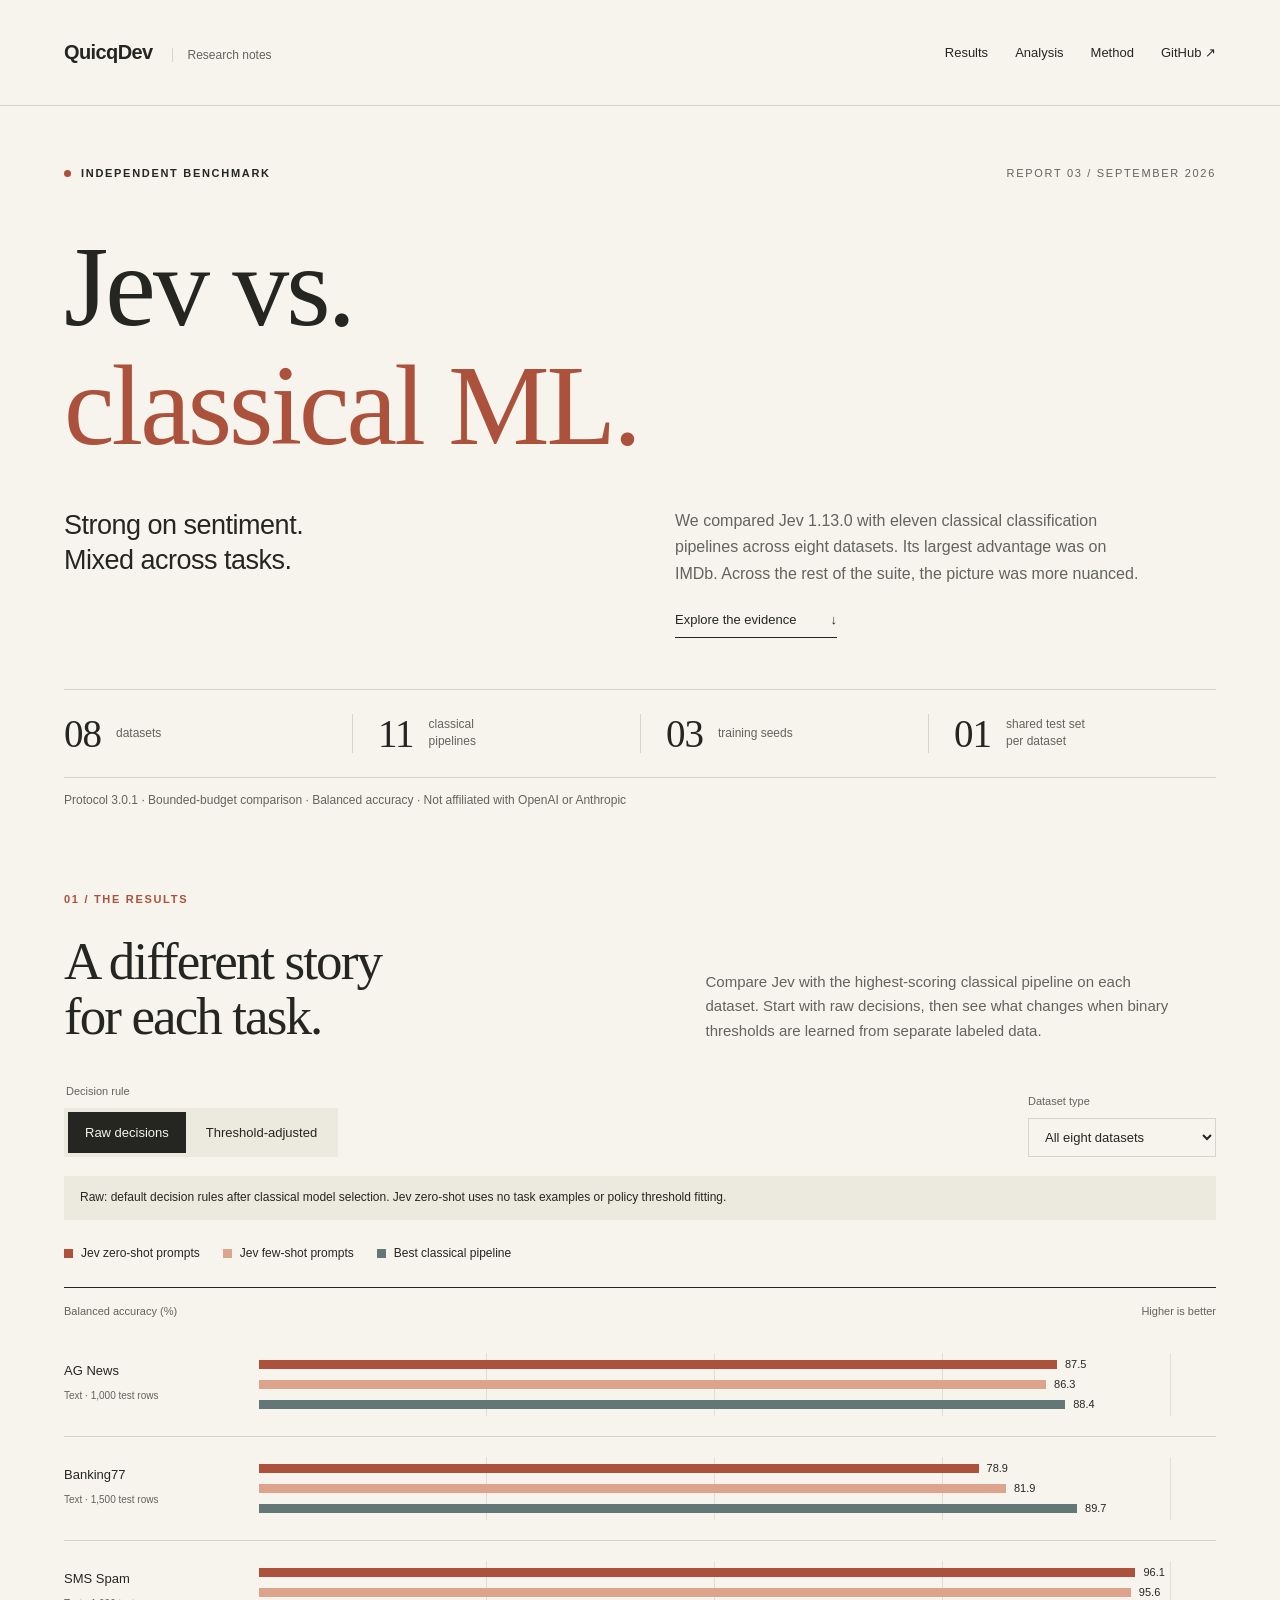
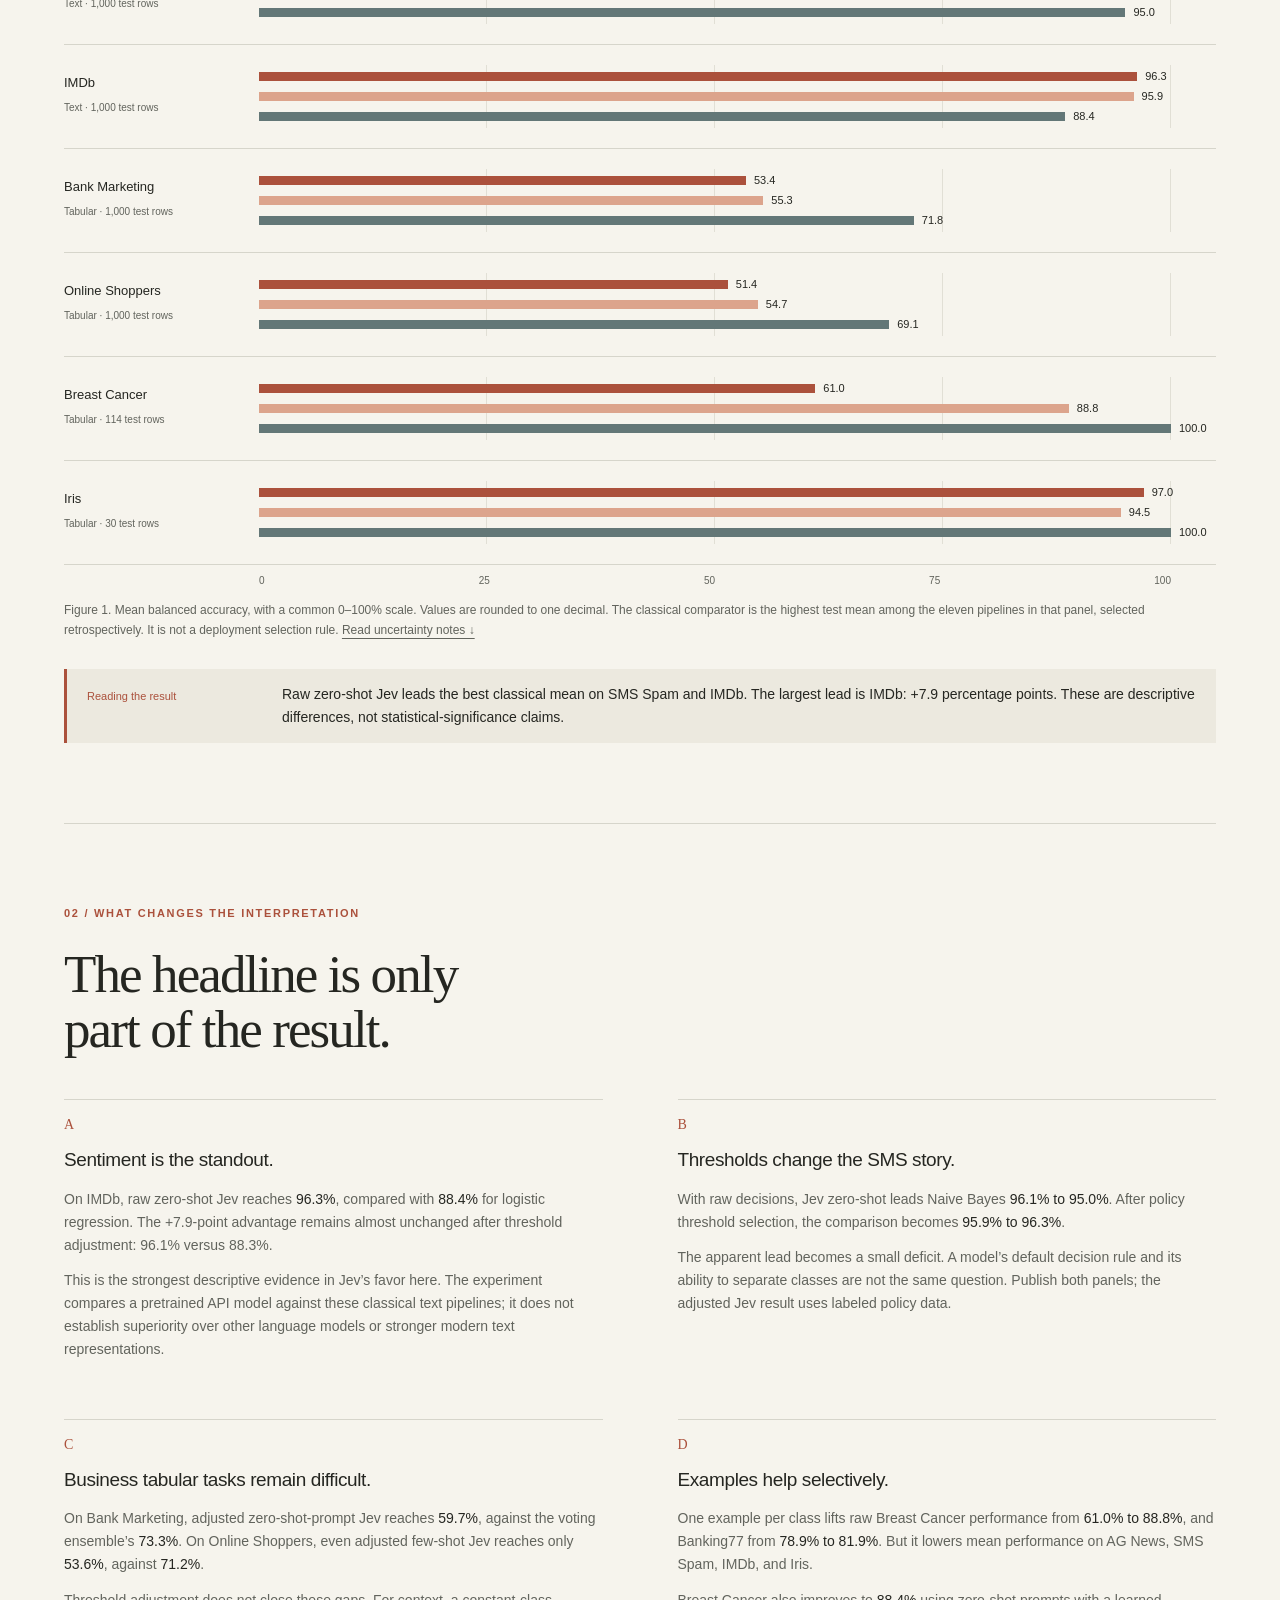
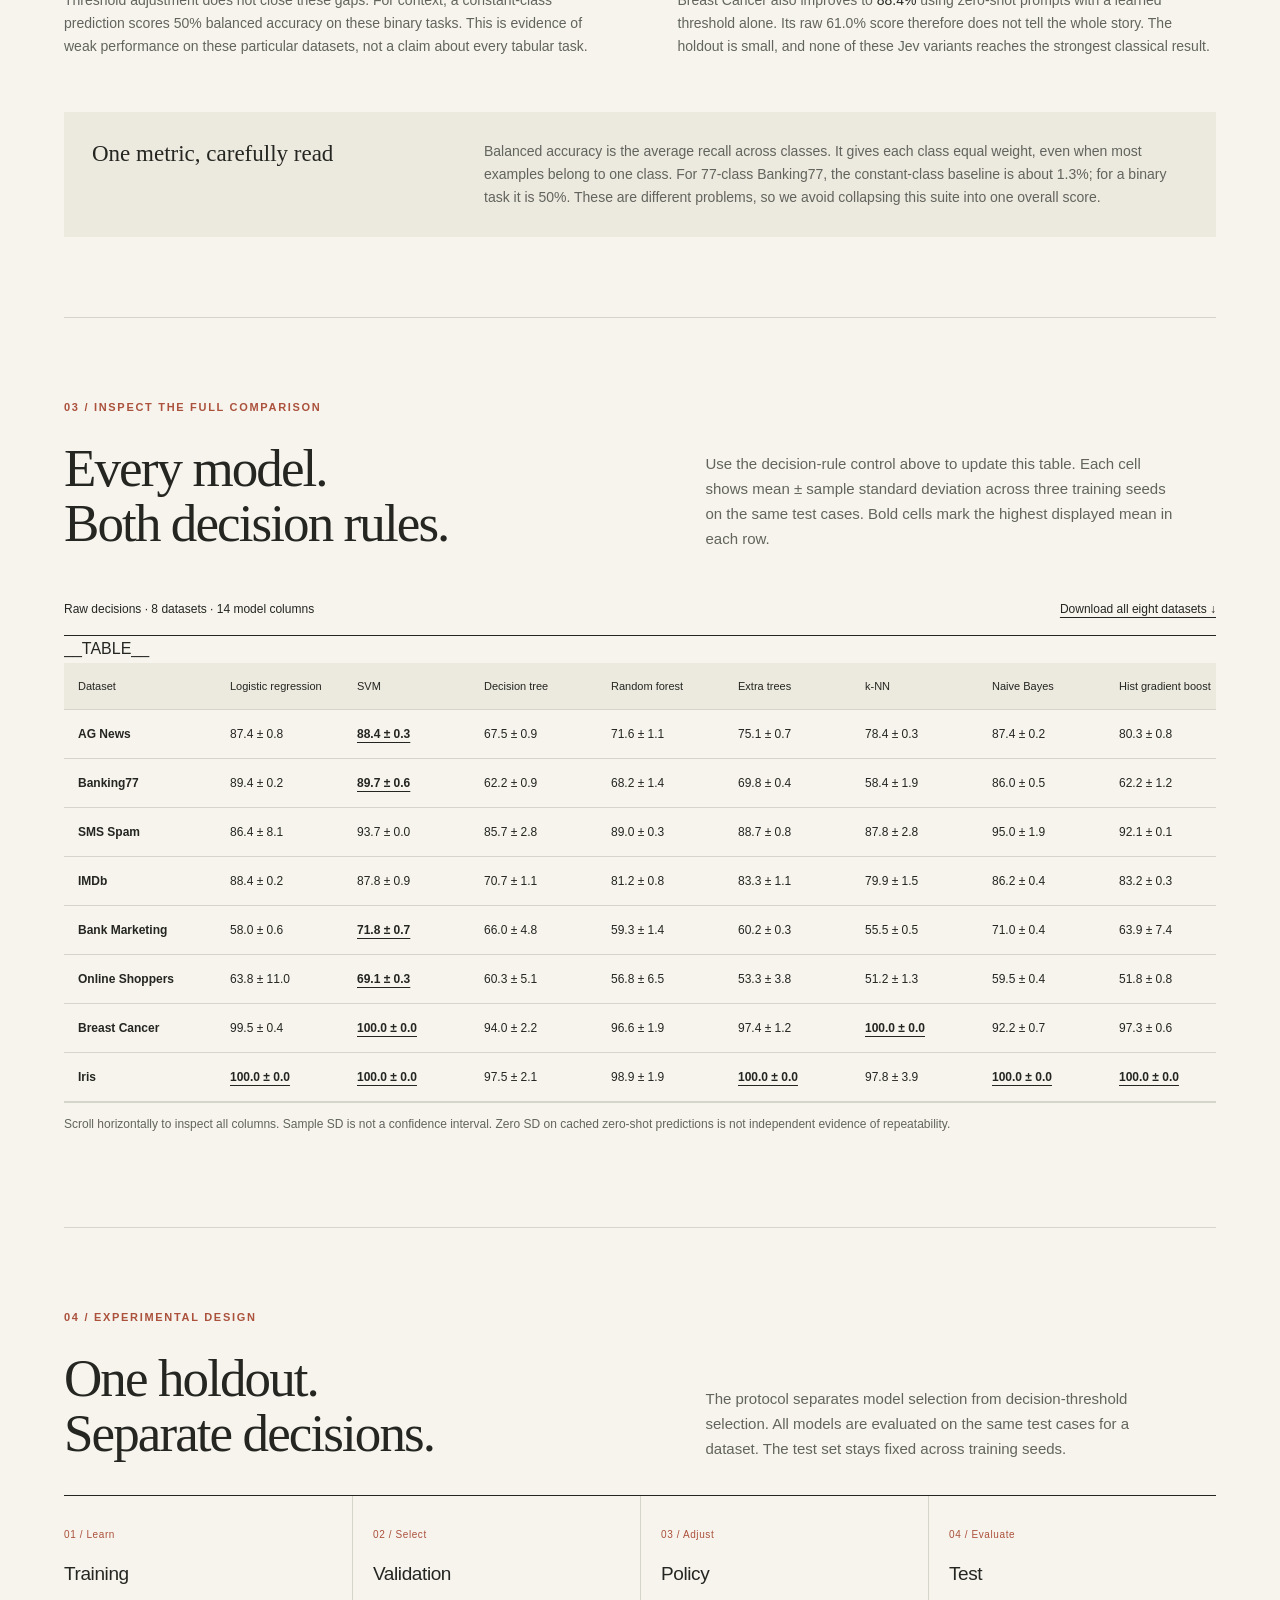
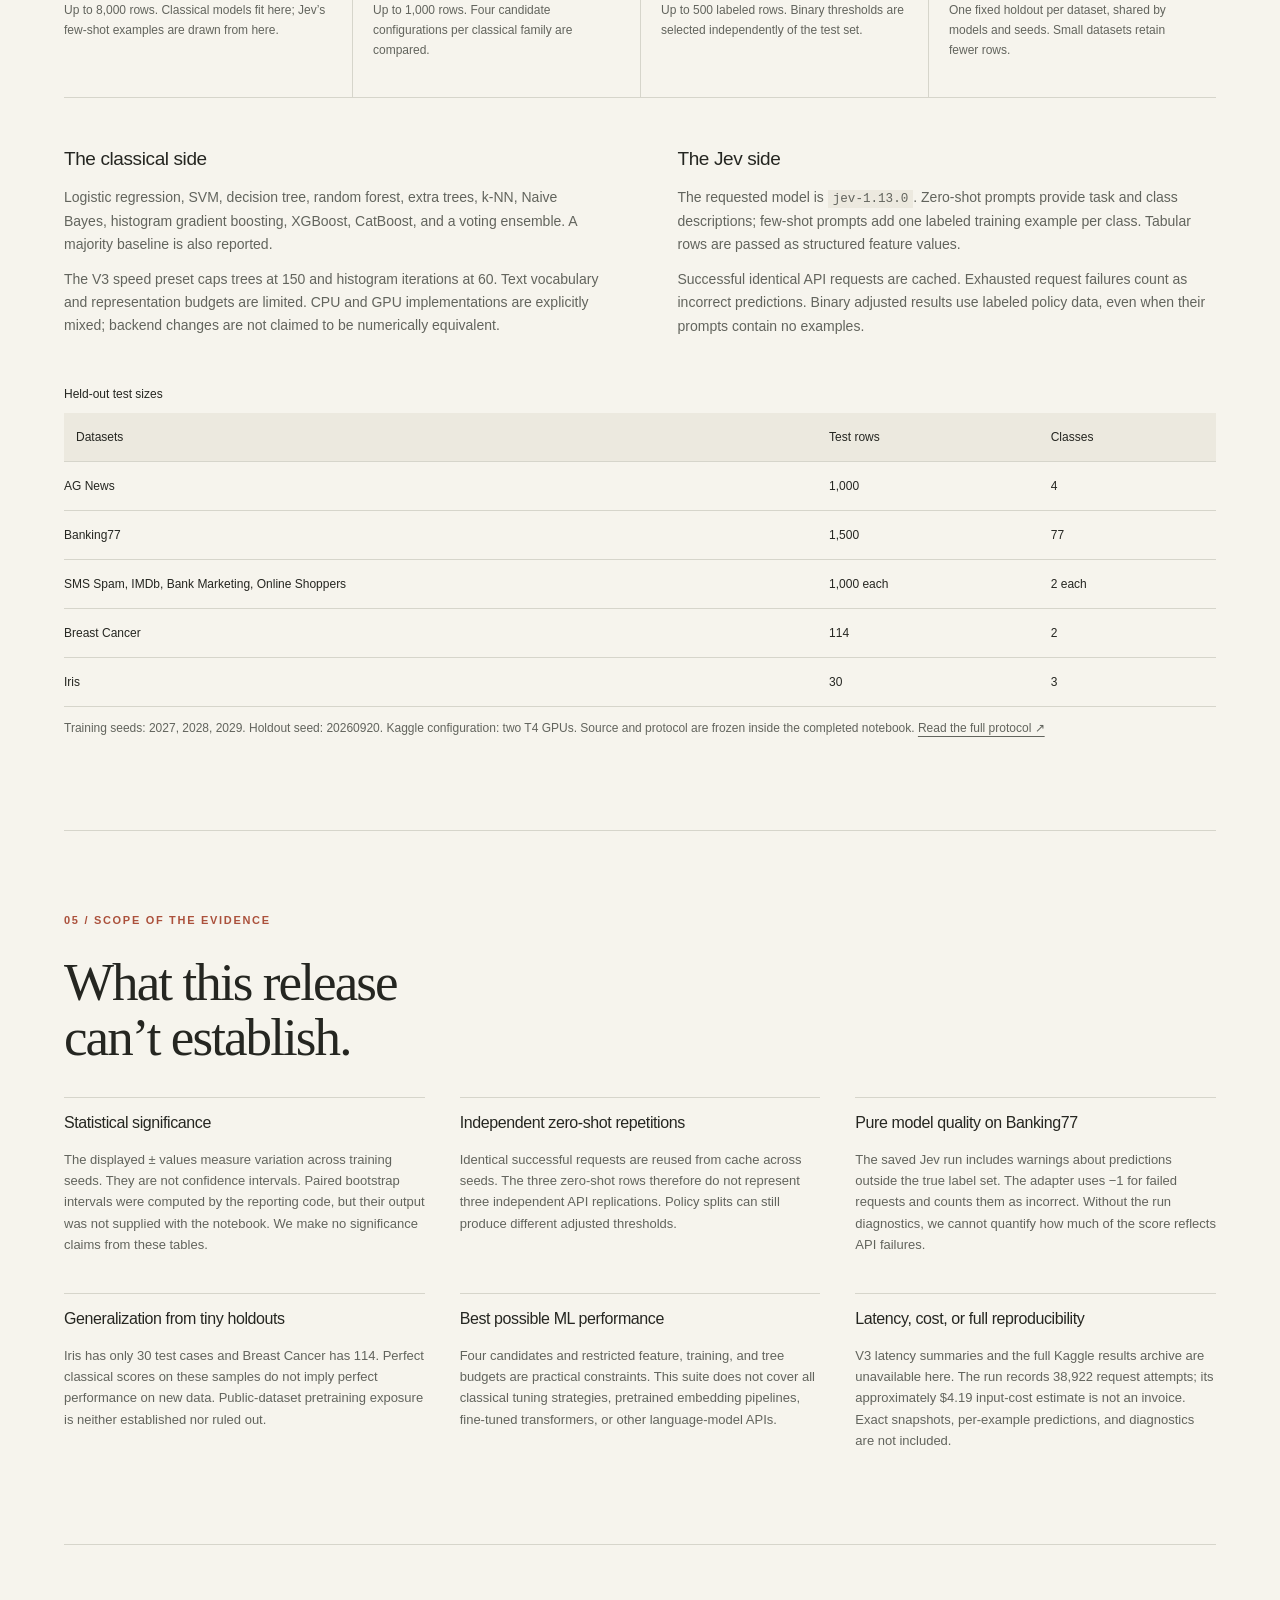
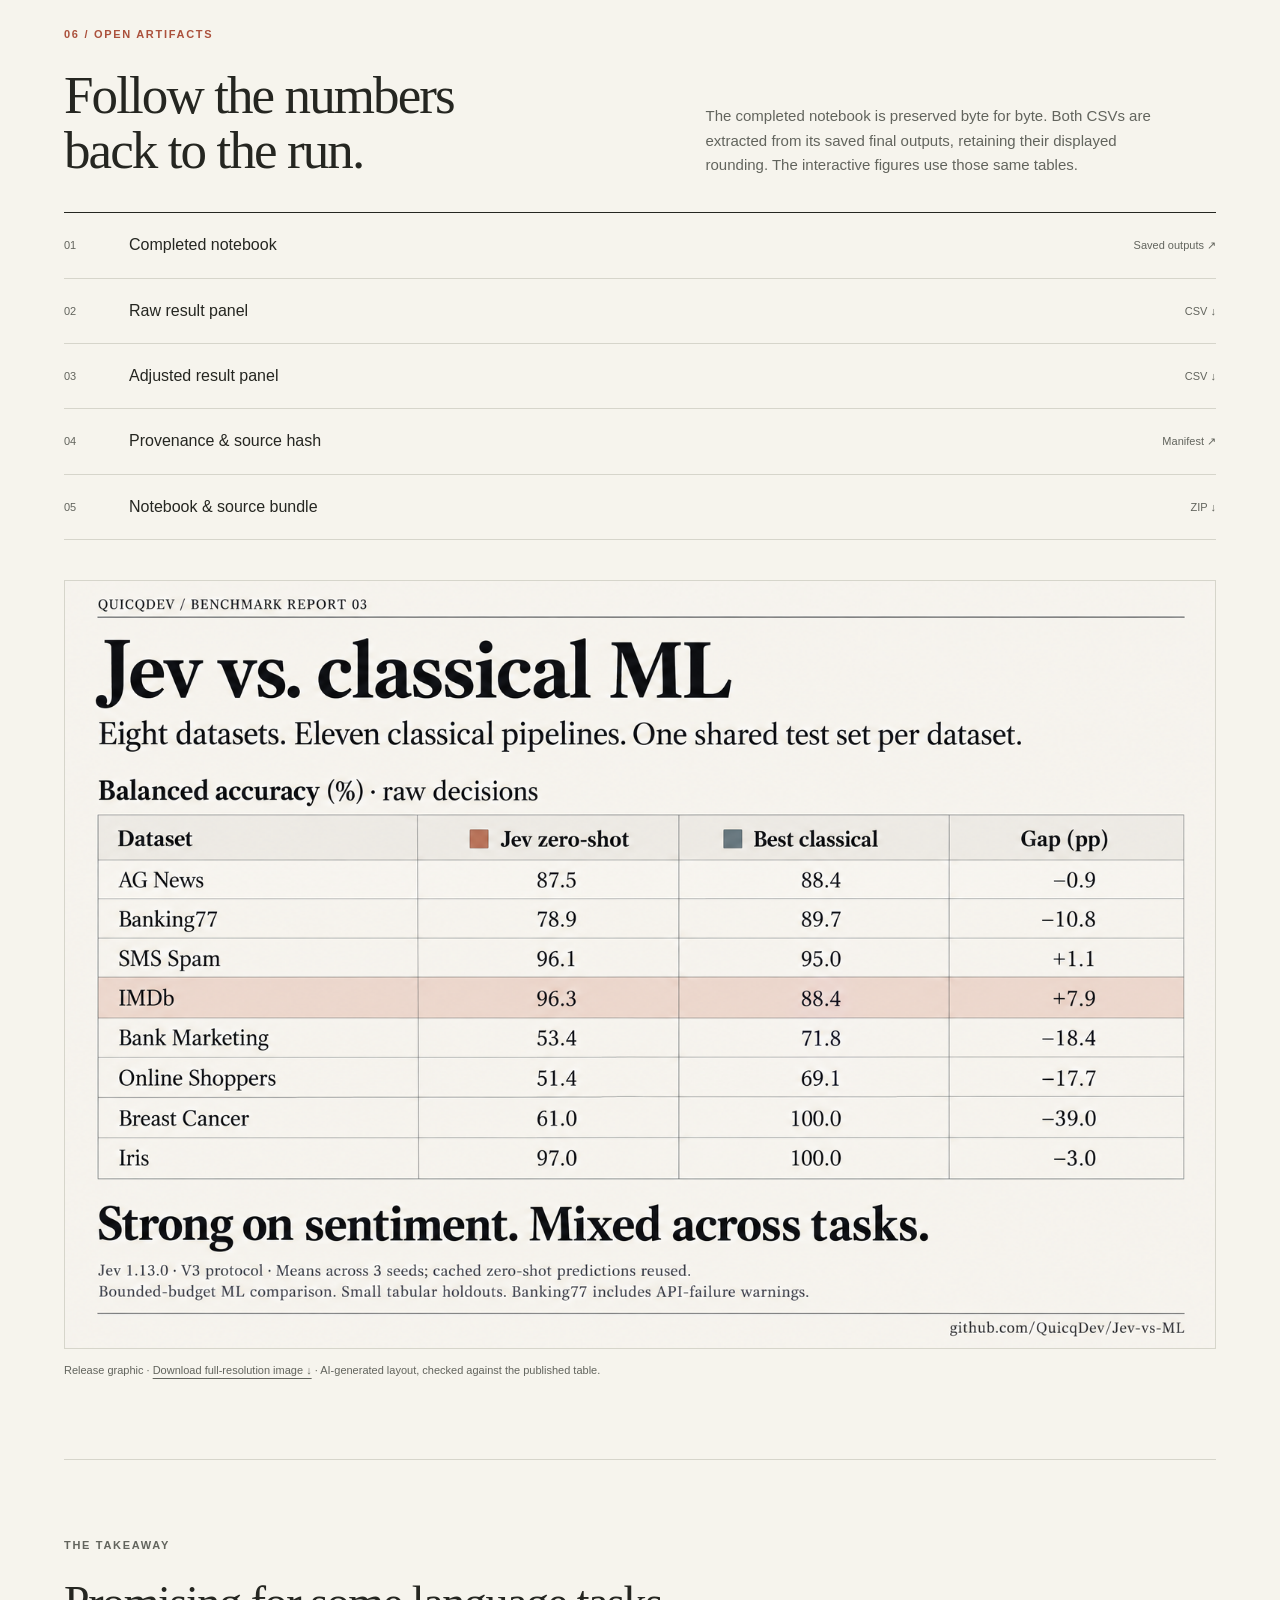
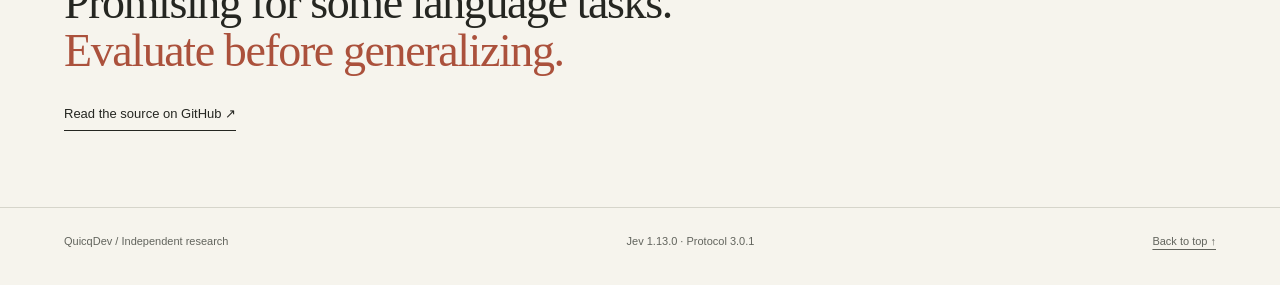
==== docs/report.template.html @ d221854e "Add benchmark release graphic and interactive GitHub Pages report" ====
<!doctype html>
<html lang="en">
<head>
<meta charset="utf-8"><meta name="viewport" content="width=device-width, initial-scale=1">
<title>Jev vs. classical ML — An eight-dataset benchmark</title>
<meta name="description" content="An independent comparison of Jev 1.13.0 and 11 classical classification pipelines. Explore the completed V3 results, methodology, and limitations.">
<meta property="og:title" content="Jev vs. classical ML"><meta property="og:description" content="Strong on sentiment. Mixed across tasks. An independent eight-dataset benchmark."><meta property="og:type" content="article"><meta property="og:url" content="https://quicqdev.github.io/Jev-vs-ML/"><meta property="og:image" content="https://quicqdev.github.io/Jev-vs-ML/assets/benchmark-release.png"><meta name="twitter:card" content="summary_large_image">
<meta name="theme-color" content="#f6f4ed"><link rel="canonical" href="https://quicqdev.github.io/Jev-vs-ML/">
<link rel="icon" href="assets/favicon.svg" type="image/svg+xml"><link rel="stylesheet" href="assets/report.css">
<script defer src="assets/data.js"></script><script defer src="assets/report.js"></script>
</head>
<body>
<a class="skip" href="#results">Skip to results</a>
<header class="masthead"><a class="wordmark" href="#">QuicqDev <span>Research notes</span></a><nav aria-label="Main"><a href="#results">Results</a><a href="#analysis">Analysis</a><a href="#method">Method</a><a href="https://github.com/QuicqDev/Jev-vs-ML">GitHub ↗</a></nav></header>
<main>
<section class="hero" aria-labelledby="title"><div class="eyebrow"><span class="dot"></span> Independent benchmark <span class="issue">Report 03 / September 2026</span></div>
<h1 id="title">Jev vs.<br><em>classical ML.</em></h1>
<div class="hero-bottom"><p class="dek">Strong on sentiment.<br>Mixed across tasks.</p><div class="intro"><p>We compared Jev 1.13.0 with eleven classical classification pipelines across eight datasets. Its largest advantage was on IMDb. Across the rest of the suite, the picture was more nuanced.</p><a class="text-link" href="#results">Explore the evidence <span>↓</span></a></div></div>
<div class="facts"><div><strong>08</strong><span>datasets</span></div><div><strong>11</strong><span>classical pipelines</span></div><div><strong>03</strong><span>training seeds</span></div><div><strong>01</strong><span>shared test set per dataset</span></div></div>
<p class="margin-note">Protocol 3.0.1 · Bounded-budget comparison · Balanced accuracy · Not affiliated with OpenAI or Anthropic</p></section>
<section id="results" class="section"><div class="section-label">01 / The results</div><div class="section-heading"><h2>A different story<br>for each task.</h2><p>Compare Jev with the highest-scoring classical pipeline on each dataset. Start with raw decisions, then see what changes when binary thresholds are learned from separate labeled data.</p></div>
<div class="controls"><fieldset><legend>Decision rule</legend><div class="segmented"><label><input type="radio" name="panel" value="raw" checked><span>Raw decisions</span></label><label><input type="radio" name="panel" value="adjusted"><span>Threshold-adjusted</span></label></div></fieldset><label class="filter">Dataset type<select id="dataset-filter"><option value="all">All eight datasets</option><option value="text">Text classification</option><option value="tabular">Tabular classification</option></select></label></div>
<p id="panel-note" class="context" aria-live="polite">Raw: default decision rules after classical model selection. Jev zero-shot uses no task examples or policy threshold fitting.</p>
<div class="legend"><span><i class="zero"></i>Jev zero-shot prompts</span><span><i class="few"></i>Jev few-shot prompts</span><span><i class="classic"></i>Best classical pipeline</span></div>
<div class="chart-shell"><div class="chart-head"><span>Balanced accuracy (%)</span><span>Higher is better</span></div><div id="comparison-chart">__CHART__</div></div>
<p class="figure-note">Figure 1. Mean balanced accuracy, with a common 0–100% scale. Values are rounded to one decimal. The classical comparator is the highest test mean among the eleven pipelines in that panel, selected retrospectively. It is not a deployment selection rule. <a href="#limits">Read uncertainty notes ↓</a></p>
<div class="takeaway"><span>Reading the result</span><p id="result-takeaway" aria-live="polite">Raw zero-shot Jev leads the best classical mean on IMDb and SMS Spam. The largest lead is IMDb: +7.9 percentage points. These are descriptive differences, not statistical-significance claims.</p></div>
<noscript><p class="context">The raw chart and complete raw table are available without JavaScript. Enable JavaScript to switch panels, or download the adjusted CSV below.</p></noscript>
</section>
<section id="analysis" class="section"><div class="section-label">02 / What changes the interpretation</div><h2>The headline is only<br>part of the result.</h2>
<div class="analysis-grid"><article><div class="article-number">A</div><h3>Sentiment is the standout.</h3><p>On IMDb, raw zero-shot Jev reaches <strong>96.3%</strong>, compared with <strong>88.4%</strong> for logistic regression. The +7.9-point advantage remains almost unchanged after threshold adjustment: 96.1% versus 88.3%.</p><p>This is the strongest descriptive evidence in Jev’s favor here. The experiment compares a pretrained API model against these classical text pipelines; it does not establish superiority over other language models or stronger modern text representations.</p></article>
<article><div class="article-number">B</div><h3>Thresholds change the SMS story.</h3><p>With raw decisions, Jev zero-shot leads Naive Bayes <strong>96.1% to 95.0%</strong>. After policy threshold selection, the comparison becomes <strong>95.9% to 96.3%</strong>.</p><p>The apparent lead becomes a small deficit. A model’s default decision rule and its ability to separate classes are not the same question. Publish both panels; the adjusted Jev result uses labeled policy data.</p></article>
<article><div class="article-number">C</div><h3>Business tabular tasks remain difficult.</h3><p>On Bank Marketing, adjusted zero-shot-prompt Jev reaches <strong>59.7%</strong>, against the voting ensemble’s <strong>73.3%</strong>. On Online Shoppers, even adjusted few-shot Jev reaches only <strong>53.6%</strong>, against <strong>71.2%</strong>.</p><p>Threshold adjustment does not close these gaps. For context, a constant-class prediction scores 50% balanced accuracy on these binary tasks. This is evidence of weak performance on these particular datasets, not a claim about every tabular task.</p></article>
<article><div class="article-number">D</div><h3>Examples help selectively.</h3><p>One example per class lifts raw Breast Cancer performance from <strong>61.0% to 88.8%</strong>, and Banking77 from <strong>78.9% to 81.9%</strong>. But it lowers mean performance on AG News, SMS Spam, IMDb, and Iris.</p><p>Breast Cancer also improves to <strong>88.4%</strong> using zero-shot prompts with a learned threshold alone. Its raw 61.0% score therefore does not tell the whole story. The holdout is small, and none of these Jev variants reaches the strongest classical result.</p></article></div>
<div class="editorial-note"><span>One metric, carefully read</span><p>Balanced accuracy is the average recall across classes. It gives each class equal weight, even when most examples belong to one class. For 77-class Banking77, the constant-class baseline is about 1.3%; for a binary task it is 50%. These are different problems, so we avoid collapsing this suite into one overall score.</p></div>
</section>
<section id="full-results" class="section"><div class="section-label">03 / Inspect the full comparison</div><div class="section-heading"><h2>Every model.<br>Both decision rules.</h2><p>Use the decision-rule control above to update this table. Each cell shows mean ± sample standard deviation across three training seeds on the same test cases. Bold cells mark the highest displayed mean in each row.</p></div>
<div class="table-toolbar"><span id="table-panel">Raw decisions · 14 model columns</span><a id="csv-download" href="data/raw_balanced_accuracy.csv" download>Download this panel ↓</a></div>
<div class="table-scroll" role="region" aria-label="Full benchmark scores; scroll horizontally" tabindex="0"><table id="full-table">__TABLE__</table></div><p class="figure-note">Scroll horizontally to inspect all columns. Sample SD is not a confidence interval. Zero SD on cached zero-shot predictions is not independent evidence of repeatability.</p>
</section>
<section id="method" class="section"><div class="section-label">04 / Experimental design</div><div class="section-heading"><h2>One holdout.<br>Separate decisions.</h2><p>The protocol separates model selection from decision-threshold selection. All models are evaluated on the same test cases for a dataset. The test set stays fixed across training seeds.</p></div>
<div class="method-flow"><div><span>01 / Learn</span><h3>Training</h3><p>Up to 8,000 rows. Classical models fit here; Jev’s few-shot examples are drawn from here.</p></div><div><span>02 / Select</span><h3>Validation</h3><p>Up to 1,000 rows. Four candidate configurations per classical family are compared.</p></div><div><span>03 / Adjust</span><h3>Policy</h3><p>Up to 500 labeled rows. Binary thresholds are selected independently of the test set.</p></div><div><span>04 / Evaluate</span><h3>Test</h3><p>One fixed holdout per dataset, shared by models and seeds. Small datasets retain fewer rows.</p></div></div>
<div class="method-details"><div><h3>The classical side</h3><p>Logistic regression, SVM, decision tree, random forest, extra trees, k-NN, Naive Bayes, histogram gradient boosting, XGBoost, CatBoost, and a voting ensemble. A majority baseline is also reported.</p><p>The V3 speed preset caps trees at 150 and histogram iterations at 60. Text vocabulary and representation budgets are limited. CPU and GPU implementations are explicitly mixed; backend changes are not claimed to be numerically equivalent.</p></div><div><h3>The Jev side</h3><p>The requested model is <code>jev-1.13.0</code>. Zero-shot prompts provide task and class descriptions; few-shot prompts add one labeled training example per class. Tabular rows are passed as structured feature values.</p><p>Successful identical API requests are cached. Exhausted request failures count as incorrect predictions. Binary adjusted results use labeled policy data, even when their prompts contain no examples.</p></div></div>
<div class="small-table"><table><caption>Held-out test sizes</caption><thead><tr><th scope="col">Datasets</th><th scope="col">Test rows</th><th scope="col">Classes</th></tr></thead><tbody><tr><th scope="row">AG News</th><td>1,000</td><td>4</td></tr><tr><th scope="row">Banking77</th><td>1,500</td><td>77</td></tr><tr><th scope="row">SMS Spam, IMDb, Bank Marketing, Online Shoppers</th><td>1,000 each</td><td>2 each</td></tr><tr><th scope="row">Breast Cancer</th><td>114</td><td>2</td></tr><tr><th scope="row">Iris</th><td>30</td><td>3</td></tr></tbody></table></div>
<p class="figure-note">Training seeds: 2027, 2028, 2029. Holdout seed: 20260920. Kaggle configuration: two T4 GPUs. Source and protocol are frozen inside the completed notebook. <a href="https://github.com/QuicqDev/Jev-vs-ML/blob/main/BENCHMARK_V3.md">Read the full protocol ↗</a></p>
</section>
<section id="limits" class="section limitations"><div class="section-label">05 / Scope of the evidence</div><h2>What this release<br>can’t establish.</h2><div class="limits-grid"><article><h3>Statistical significance</h3><p>The displayed ± values measure variation across training seeds. They are not confidence intervals. Paired bootstrap intervals were computed by the reporting code, but their output was not supplied with the notebook. We make no significance claims from these tables.</p></article><article><h3>Independent zero-shot repetitions</h3><p>Identical successful requests are reused from cache across seeds. The three zero-shot rows therefore do not represent three independent API replications. Policy splits can still produce different adjusted thresholds.</p></article><article><h3>Pure model quality on Banking77</h3><p>The saved Jev run includes warnings about predictions outside the true label set. The adapter uses −1 for failed requests and counts them as incorrect. Without the run diagnostics, we cannot quantify how much of the score reflects API failures.</p></article><article><h3>Generalization from tiny holdouts</h3><p>Iris has only 30 test cases and Breast Cancer has 114. Perfect classical scores on these samples do not imply perfect performance on new data. Public-dataset pretraining exposure is neither established nor ruled out.</p></article><article><h3>Best possible ML performance</h3><p>Four candidates and restricted feature, training, and tree budgets are practical constraints. This suite does not cover all classical tuning strategies, pretrained embedding pipelines, fine-tuned transformers, or other language-model APIs.</p></article><article><h3>Latency, cost, or full reproducibility</h3><p>V3 latency summaries and the full Kaggle results archive are unavailable here. The run records 38,922 request attempts; its approximately $4.19 input-cost estimate is not an invoice. Exact snapshots, per-example predictions, and diagnostics are not included.</p></article></div></section>
<section id="artifacts" class="section"><div class="section-label">06 / Open artifacts</div><div class="section-heading"><h2>Follow the numbers<br>back to the run.</h2><p>The completed notebook is preserved byte for byte. Both CSVs are extracted from its saved final outputs, retaining their displayed rounding. The interactive figures use those same tables.</p></div>
<div class="artifact-links"><a href="https://github.com/QuicqDev/Jev-vs-ML/blob/main/jev_benchmark_v3.ipynb"><span>01</span><strong>Completed notebook</strong><span>Saved outputs ↗</span></a><a href="data/raw_balanced_accuracy.csv" download><span>02</span><strong>Raw result panel</strong><span>CSV ↓</span></a><a href="data/adjusted_balanced_accuracy.csv" download><span>03</span><strong>Adjusted result panel</strong><span>CSV ↓</span></a><a href="https://github.com/QuicqDev/Jev-vs-ML/blob/main/published_results/manifest.json"><span>04</span><strong>Provenance & source hash</strong><span>Manifest ↗</span></a><a href="https://github.com/QuicqDev/Jev-vs-ML/raw/refs/heads/main/jev_benchmark_v3_bundle.zip"><span>05</span><strong>Notebook & source bundle</strong><span>ZIP ↓</span></a></div>
<figure class="release-figure"><a href="assets/benchmark-release.png" download><img src="assets/benchmark-release.png" alt="Raw balanced accuracy benchmark graphic for all eight datasets. Jev zero-shot leads on IMDb and SMS Spam; classical pipelines lead on the other six. Exact scores are available in the tables above." loading="lazy" width="1536" height="1024"></a><figcaption>Release graphic · <a href="assets/benchmark-release.png" download>Download full-resolution image ↓</a> · AI-generated layout, checked against the published table.</figcaption></figure>
</section>
<section class="closing"><span class="eyebrow">The takeaway</span><p>Promising for some language tasks.<br><em>Evaluate before generalizing.</em></p><a class="text-link" href="https://github.com/QuicqDev/Jev-vs-ML">Read the source on GitHub ↗</a></section>
</main><footer><span>QuicqDev / Independent research</span><span>Jev 1.13.0 · Protocol 3.0.1</span><a href="#">Back to top ↑</a></footer>
</body></html>
---- docs/assets/report.css ----
:root{--paper:#f6f4ed;--ink:#252621;--muted:#62645d;--line:#d6d5cb;--accent:#ab513c;--few:#dca48c;--slate:#637777;--wash:#ece9df}*{box-sizing:border-box}html{scroll-behavior:smooth;scroll-padding-top:28px}body{margin:0;background:var(--paper);color:var(--ink);font:16px/1.65 Arial,Helvetica,sans-serif;-webkit-font-smoothing:antialiased}a{color:inherit;text-decoration-thickness:1px;text-underline-offset:4px}a:hover{color:var(--accent)}button,input,select{font:inherit}a:focus-visible,input:focus-visible+span,select:focus-visible,[tabindex]:focus-visible{outline:2px solid var(--accent);outline-offset:5px}.skip{position:absolute;top:-90px;left:20px;background:var(--ink);color:white;padding:12px;z-index:10}.skip:focus{top:12px}.masthead,main,footer{max-width:1280px;margin:auto;padding-left:64px;padding-right:64px}.masthead{height:106px;display:flex;align-items:center;justify-content:space-between;border-bottom:1px solid var(--line)}.wordmark{text-decoration:none;font-size:20px;letter-spacing:-.6px;font-weight:700}.wordmark span{font-size:12px;font-weight:400;letter-spacing:0;border-left:1px solid var(--line);padding-left:15px;margin-left:14px;color:var(--muted)}nav{display:flex;gap:27px;font-size:13px}nav a{text-decoration:none}.hero{padding:58px 0 0}.eyebrow,.section-label{font-size:11px;font-weight:600;letter-spacing:1.7px;text-transform:uppercase}.eyebrow{display:flex;align-items:center;gap:10px}.dot{width:7px;height:7px;border-radius:50%;background:var(--accent)}.issue{margin-left:auto;color:var(--muted);font-weight:400}h1,h2,.closing p{font-family:Georgia,'Times New Roman',serif;font-weight:400;letter-spacing:-3px;line-height:1.04}h1{font-size:clamp(72px,8.9vw,122px);margin:46px 0 43px}h1 em,.closing em{font-style:normal;color:var(--accent)}.hero-bottom{display:grid;grid-template-columns:1fr 1fr;gap:70px}.dek{font-size:27px;line-height:1.3;letter-spacing:-.5px;margin:0}.intro{max-width:470px;font-size:16px;color:var(--muted)}.intro p{margin:0 0 19px}.text-link{text-decoration:none;border-bottom:1px solid var(--ink);padding-bottom:6px;display:inline-flex;gap:34px;color:var(--ink);font-size:13px}.facts{display:grid;grid-template-columns:repeat(4,1fr);border-top:1px solid var(--line);border-bottom:1px solid var(--line);margin-top:51px;padding:24px 0}.facts div{display:flex;align-items:center;gap:15px;padding:0 25px;border-left:1px solid var(--line)}.facts div:first-child{border:0;padding-left:0}.facts strong{font:39px/1 Georgia,serif;letter-spacing:-1px}.facts span{font-size:12px;line-height:1.4;color:var(--muted);max-width:90px}.margin-note,.figure-note{color:var(--muted);font-size:12px;line-height:1.65}.margin-note{margin:13px 0 0}.section{padding:80px 0;border-bottom:1px solid var(--line)}.section-label{color:var(--accent);margin-bottom:25px}.section-heading{display:grid;grid-template-columns:1.1fr 1fr;gap:80px;align-items:end;margin-bottom:34px}h2{font-size:53px;letter-spacing:-1.9px;margin:0}.section-heading>p{margin:0;font-size:15px;color:var(--muted);max-width:470px}.controls{display:flex;justify-content:space-between;align-items:end;gap:25px;margin-top:38px}fieldset{margin:0;padding:0;border:0}legend,.filter{font-size:11px;color:var(--muted)}legend{margin-bottom:8px}.segmented{display:flex;background:var(--wash);padding:4px;gap:3px}.segmented label{cursor:pointer;position:relative}.segmented input{position:absolute;opacity:0;width:1px;height:1px}.segmented span{display:block;padding:10px 17px;font-size:13px}.segmented input:checked+span{background:var(--ink);color:var(--paper)}.filter{display:flex;flex-direction:column;gap:8px}.filter select{background:transparent;border:1px solid var(--line);padding:10px 34px 10px 12px;border-radius:0;font-size:13px;color:var(--ink)}.context{background:var(--wash);padding:12px 16px;font-size:12px;line-height:1.6;margin:19px 0}.legend{display:flex;flex-wrap:wrap;gap:23px;font-size:12px;margin:24px 0}.legend span{display:flex;align-items:center;gap:8px}.legend i{height:9px;width:9px;display:inline-block}.zero{background:var(--accent)}.few{background:var(--few)}.classic{background:var(--slate)}.chart-shell{border-top:1px solid var(--ink);padding-top:14px}.chart-head{display:flex;justify-content:space-between;font-size:11px;color:var(--muted);margin-bottom:12px}.chart-row{display:grid;grid-template-columns:170px 1fr;gap:25px;border-bottom:1px solid var(--line);padding:20px 0}.chart-label{padding-top:7px}.chart-label strong{font-size:13px;display:block;font-weight:500}.chart-label small{font-size:10px;color:var(--muted)}.bars{padding-right:45px;position:relative;background:repeating-linear-gradient(to right,transparent 0,transparent calc(25% - 1px),#e1dfd5 calc(25% - 1px),#e1dfd5 25%);background-origin:content-box;background-clip:content-box}.bar-line{height:17px;position:relative;margin:3px 0}.bar{position:absolute;left:0;top:4px;height:9px;width:var(--value)}.bar-line .value{position:absolute;left:var(--value);padding-left:8px;font:11px/17px Arial,sans-serif;font-variant-numeric:tabular-nums}.axis{display:flex;justify-content:space-between;margin-left:195px;margin-right:45px;padding-top:8px;font-size:10px;color:var(--muted)}.takeaway{display:grid;grid-template-columns:170px 1fr;gap:25px;margin-top:28px;border-left:3px solid var(--accent);padding:14px 20px;background:var(--wash)}.takeaway>span{font-size:11px;color:var(--accent);padding-top:4px}.takeaway p{font-size:14px;margin:0}.analysis-grid{display:grid;grid-template-columns:1fr 1fr;gap:45px 75px;margin-top:42px}.article-number{font:14px Georgia,serif;color:var(--accent);border-top:1px solid var(--line);padding-top:17px}h3{font-size:19px;line-height:1.3;font-weight:500;letter-spacing:-.4px;margin:15px 0}.analysis-grid p,.method-details p,.limits-grid p{font-size:14px;color:var(--muted);margin:12px 0}.analysis-grid strong{font-weight:500;color:var(--ink)}.editorial-note{display:grid;grid-template-columns:1fr 2fr;gap:40px;background:var(--wash);padding:28px;margin-top:42px}.editorial-note span{font:23px/1.25 Georgia,serif}.editorial-note p{font-size:14px;margin:0;color:var(--muted)}.table-toolbar{display:flex;justify-content:space-between;gap:20px;font-size:12px;padding:15px 0}.table-scroll{overflow:auto;max-height:660px;border-top:1px solid var(--ink);border-bottom:1px solid var(--line)}table{width:100%;border-collapse:collapse;font-size:12px;line-height:1.5;font-variant-numeric:tabular-nums;text-align:left}th,td{padding:15px 14px;border-bottom:1px solid var(--line)}#full-table th,#full-table td{min-width:127px;white-space:nowrap}#full-table thead th{background:var(--wash);position:sticky;top:0;z-index:2;font-weight:500;font-size:11px;white-space:normal}#full-table tr>:first-child{position:sticky;left:0;background:var(--paper);min-width:152px;z-index:1}#full-table thead tr>:first-child{z-index:3;background:var(--wash)}#full-table .jev-cell{background:#eee1d7}#full-table td.best{font-weight:700;text-decoration:underline;text-underline-offset:4px}.method-flow{display:grid;grid-template-columns:repeat(4,1fr);border-top:1px solid var(--ink);border-bottom:1px solid var(--line);margin:34px 0}.method-flow>div{padding:24px 20px;border-left:1px solid var(--line)}.method-flow>div:first-child{padding-left:0;border:0}.method-flow span{font-size:10px;color:var(--accent);letter-spacing:.6px}.method-flow p{font-size:12px;color:var(--muted)}.method-details{display:grid;grid-template-columns:1fr 1fr;gap:75px}.small-table{margin-top:25px}.small-table caption{text-align:left;font-size:12px;padding:10px 0}.small-table th{font-weight:500}.small-table th:first-child{padding-left:0}.small-table thead{background:var(--wash)}.small-table thead th:first-child{padding-left:12px}.limits-grid{display:grid;grid-template-columns:repeat(3,1fr);gap:25px 35px;margin-top:32px}.limits-grid article{border-top:1px solid var(--line)}.limits-grid h3{font-size:16px}.limits-grid p{font-size:13px}code{font-size:.9em;background:var(--wash);padding:2px 5px}.artifact-links{border-top:1px solid var(--ink)}.artifact-links a{display:grid;grid-template-columns:45px 1fr auto;align-items:center;gap:20px;padding:19px 0;border-bottom:1px solid var(--line);text-decoration:none}.artifact-links strong{font-size:16px;font-weight:500}.artifact-links span{font-size:11px;color:var(--muted)}.release-figure{margin:40px 0 0}.release-figure img{width:100%;height:auto;display:block;border:1px solid var(--line)}figcaption{font-size:11px;color:var(--muted);margin-top:12px}.closing{padding:76px 0}.closing p{font-size:46px;letter-spacing:-1.4px;margin:25px 0}.closing .eyebrow{color:var(--muted)}footer{display:flex;justify-content:space-between;gap:20px;padding-top:24px;padding-bottom:35px;border-top:1px solid var(--line);font-size:11px;color:var(--muted)}@media(min-width:1500px){.masthead,main,footer{max-width:1360px}}@media(max-width:900px){.masthead,main,footer{padding-left:30px;padding-right:30px}.wordmark span{display:none}.section-heading{gap:35px}h2{font-size:44px}.facts div{padding:0 15px;gap:10px}.facts strong{font-size:32px}.hero-bottom{gap:40px}.limits-grid{grid-template-columns:1fr 1fr}.analysis-grid,.method-details{gap:35px}.method-flow{grid-template-columns:1fr 1fr}.method-flow>div:nth-child(3){border-left:0;padding-left:0;border-top:1px solid var(--line)}.method-flow>div:nth-child(4){border-top:1px solid var(--line)}}@media(max-width:600px){.masthead,main,footer{padding-left:21px;padding-right:21px}.masthead{height:78px}.wordmark{font-size:17px}nav{gap:15px;font-size:11px}nav a:nth-child(2),nav a:nth-child(3){display:none}.hero{padding-top:34px}.eyebrow{font-size:9px;letter-spacing:1px}.issue{font-size:8px}h1{font-size:75px;margin:35px 0 29px;letter-spacing:-3px}.hero-bottom{grid-template-columns:1fr;gap:20px}.dek{font-size:24px}.intro{font-size:14px}.facts{grid-template-columns:1fr 1fr;margin-top:32px;padding:10px 0}.facts div{padding:15px!important}.facts div:nth-child(3){border-left:0}.facts span{max-width:100px}.facts strong{font-size:32px}.margin-note{font-size:10px}.section{padding:53px 0}.section-heading{grid-template-columns:1fr;gap:22px;margin-bottom:25px}h2{font-size:41px;letter-spacing:-1.5px}.section-heading>p{font-size:14px}.controls{align-items:stretch;flex-direction:column;gap:14px;margin-top:24px}.segmented{display:inline-flex}.segmented span{padding:10px 12px;font-size:12px}.filter select{width:100%}.context{padding:12px;font-size:11px}.legend{gap:12px;font-size:10px}.legend span{gap:5px}.chart-row{grid-template-columns:100px 1fr;gap:12px;padding:15px 0}.chart-label strong{font-size:11px}.chart-label small{font-size:9px}.bars{padding-right:30px}.bar-line .value{font-size:10px;padding-left:4px}.axis{margin-left:112px;margin-right:30px}.takeaway{grid-template-columns:1fr;gap:8px;padding:13px}.analysis-grid,.method-details,.limits-grid{grid-template-columns:1fr;gap:25px}.analysis-grid{margin-top:25px}.editorial-note{grid-template-columns:1fr;gap:16px;padding:21px}.table-toolbar{font-size:10px}.method-flow h3{font-size:17px}.method-flow>div{padding:18px 12px}.method-flow p{font-size:11px}.small-table table{font-size:11px}.small-table td,.small-table th{padding:10px}.artifact-links a{grid-template-columns:22px 1fr auto;gap:8px}.artifact-links strong{font-size:13px}.artifact-links span{font-size:9px}.closing p{font-size:34px}.closing{padding:52px 0}footer{flex-wrap:wrap;font-size:10px}}@media(prefers-reduced-motion:reduce){html{scroll-behavior:auto}}@media print{.masthead nav,.controls{display:none}.section{break-inside:avoid}.table-scroll{overflow:visible;max-height:none}.release-figure{display:none}body{background:white}}
.sr-only{position:absolute;width:1px;height:1px;padding:0;margin:-1px;overflow:hidden;clip:rect(0,0,0,0);white-space:nowrap;border:0}
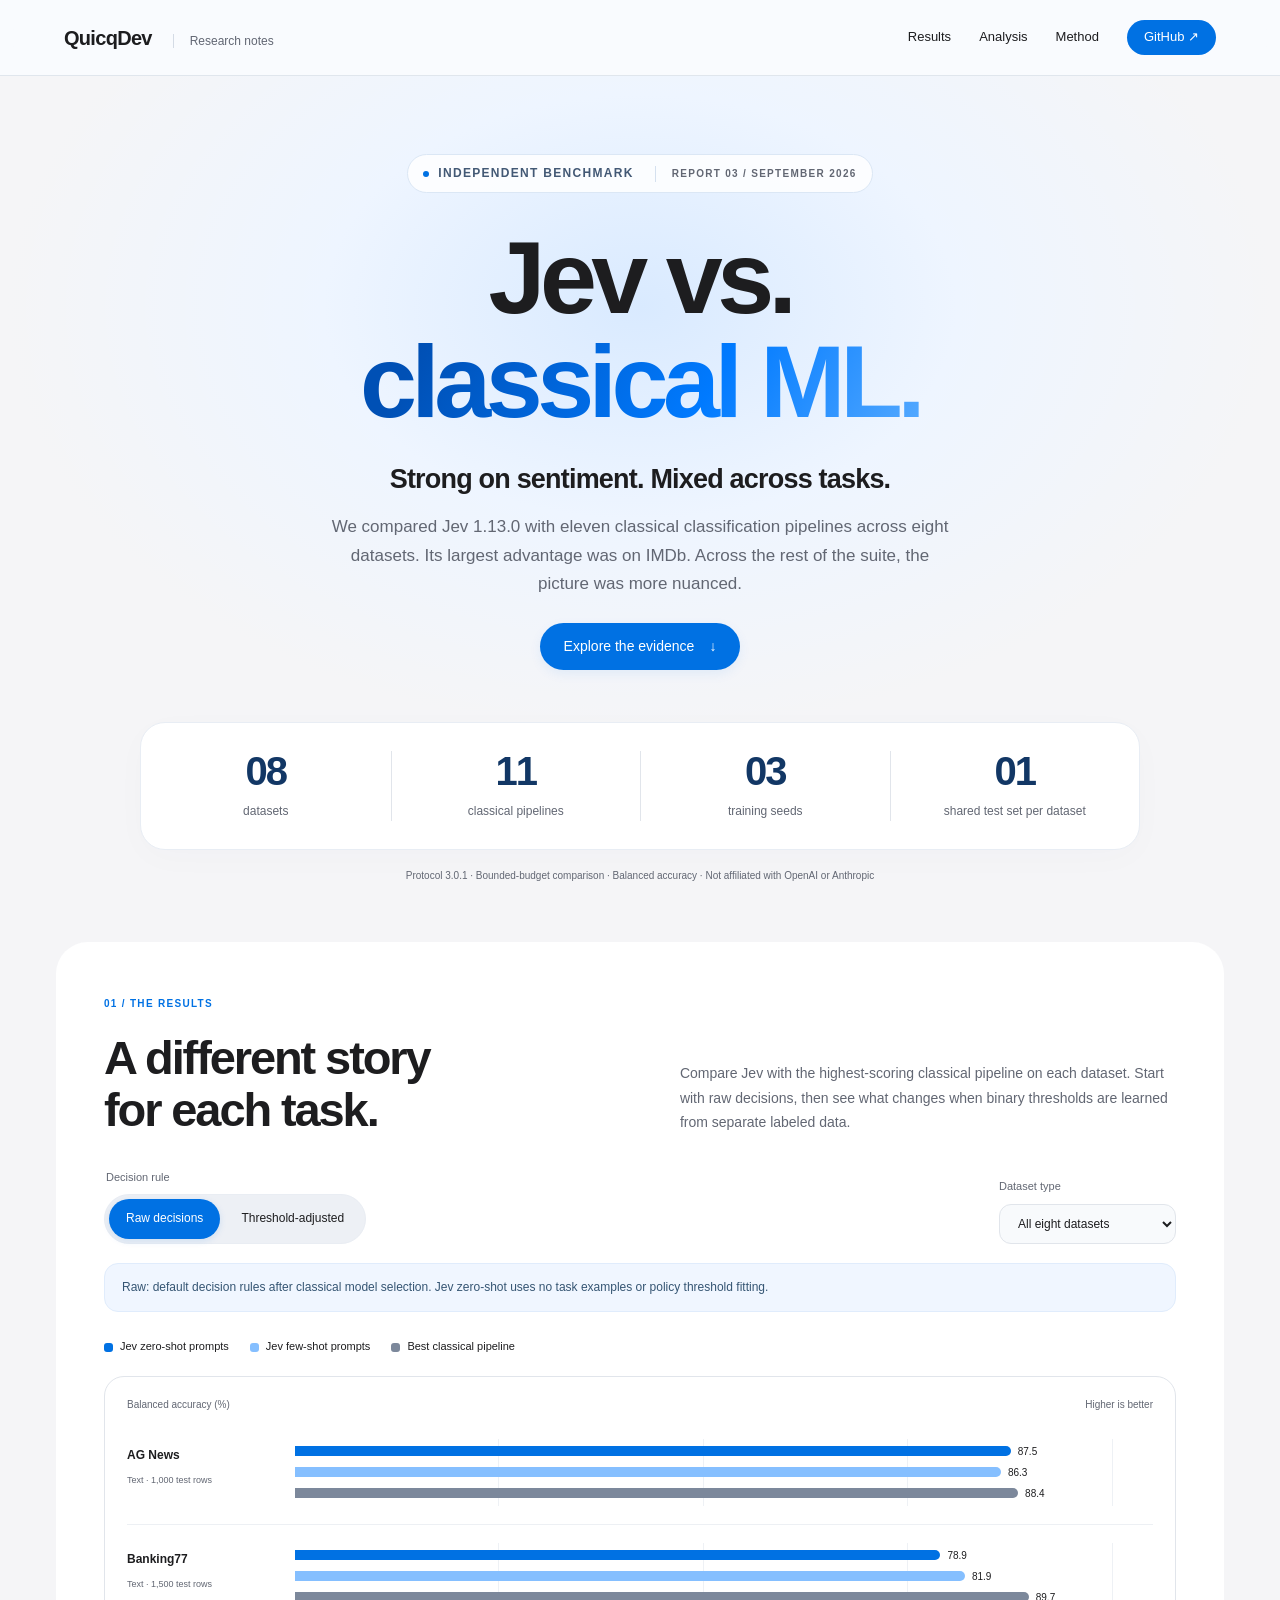
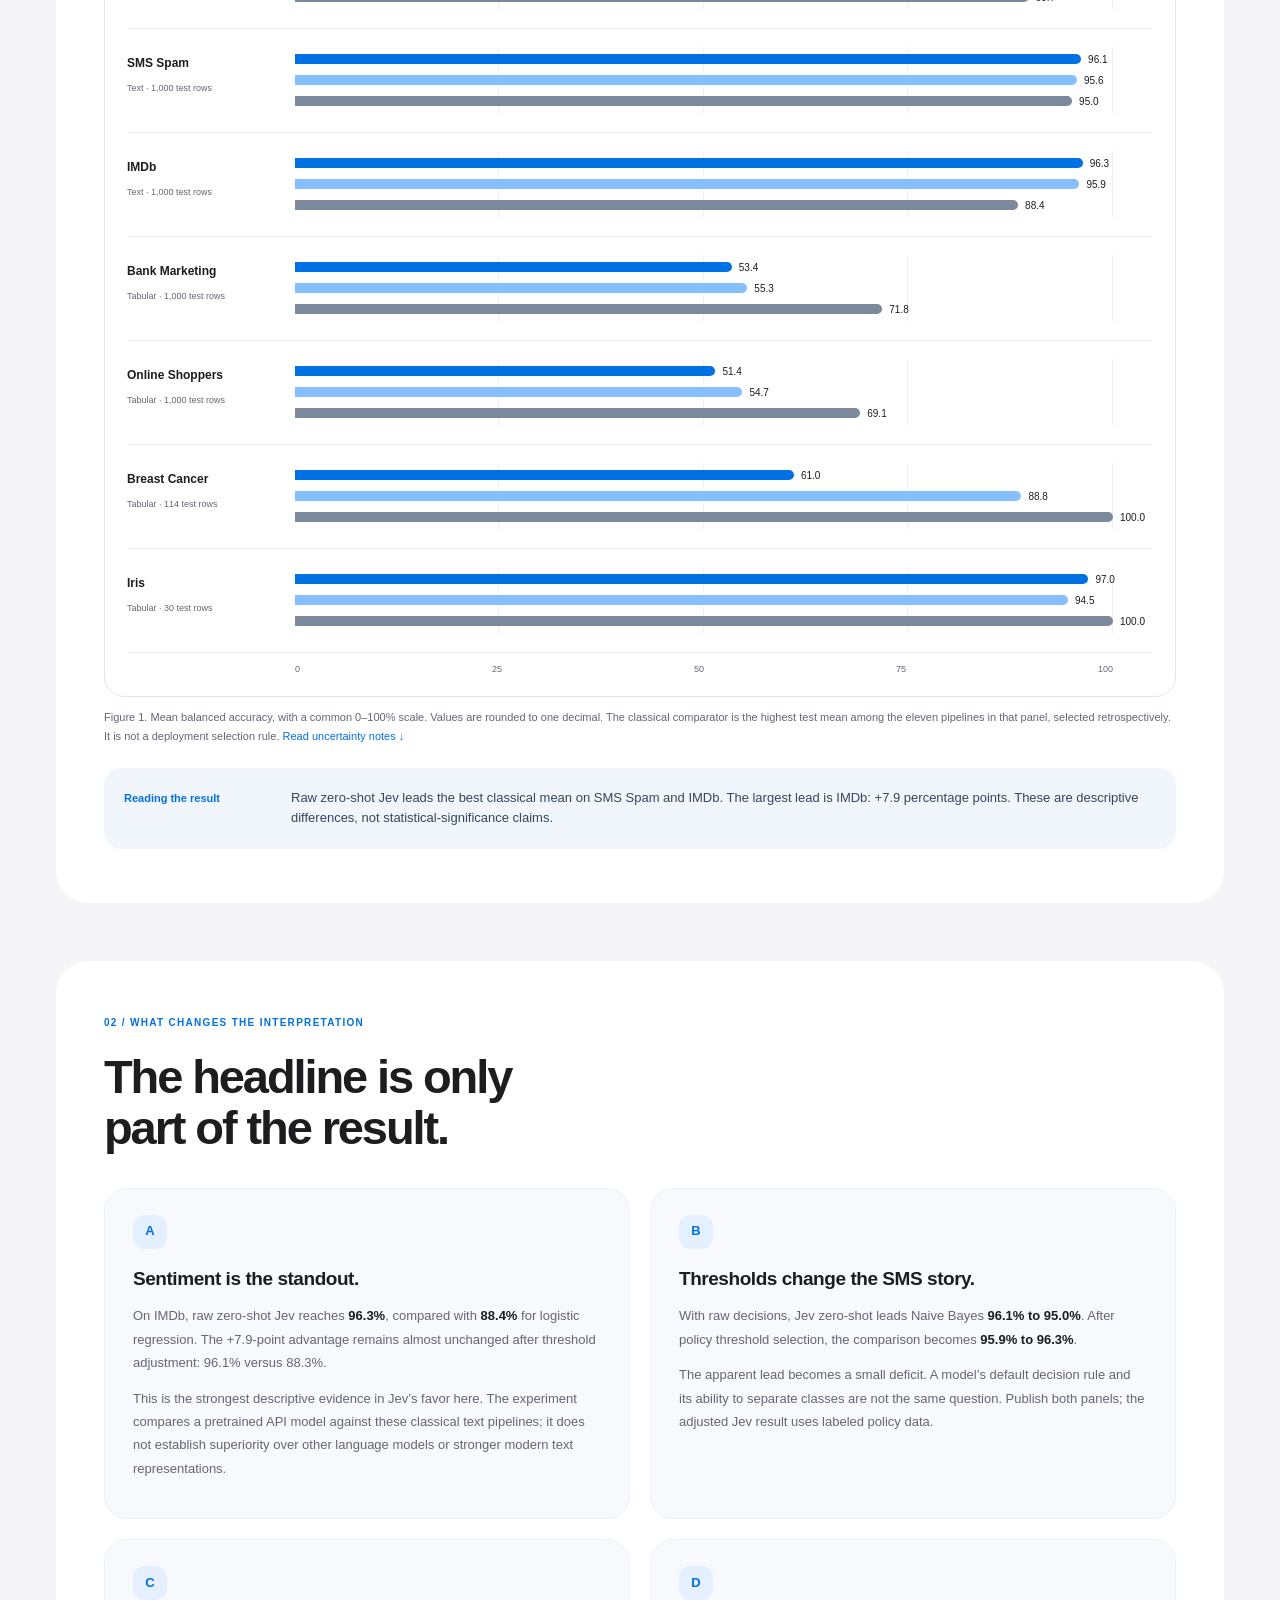
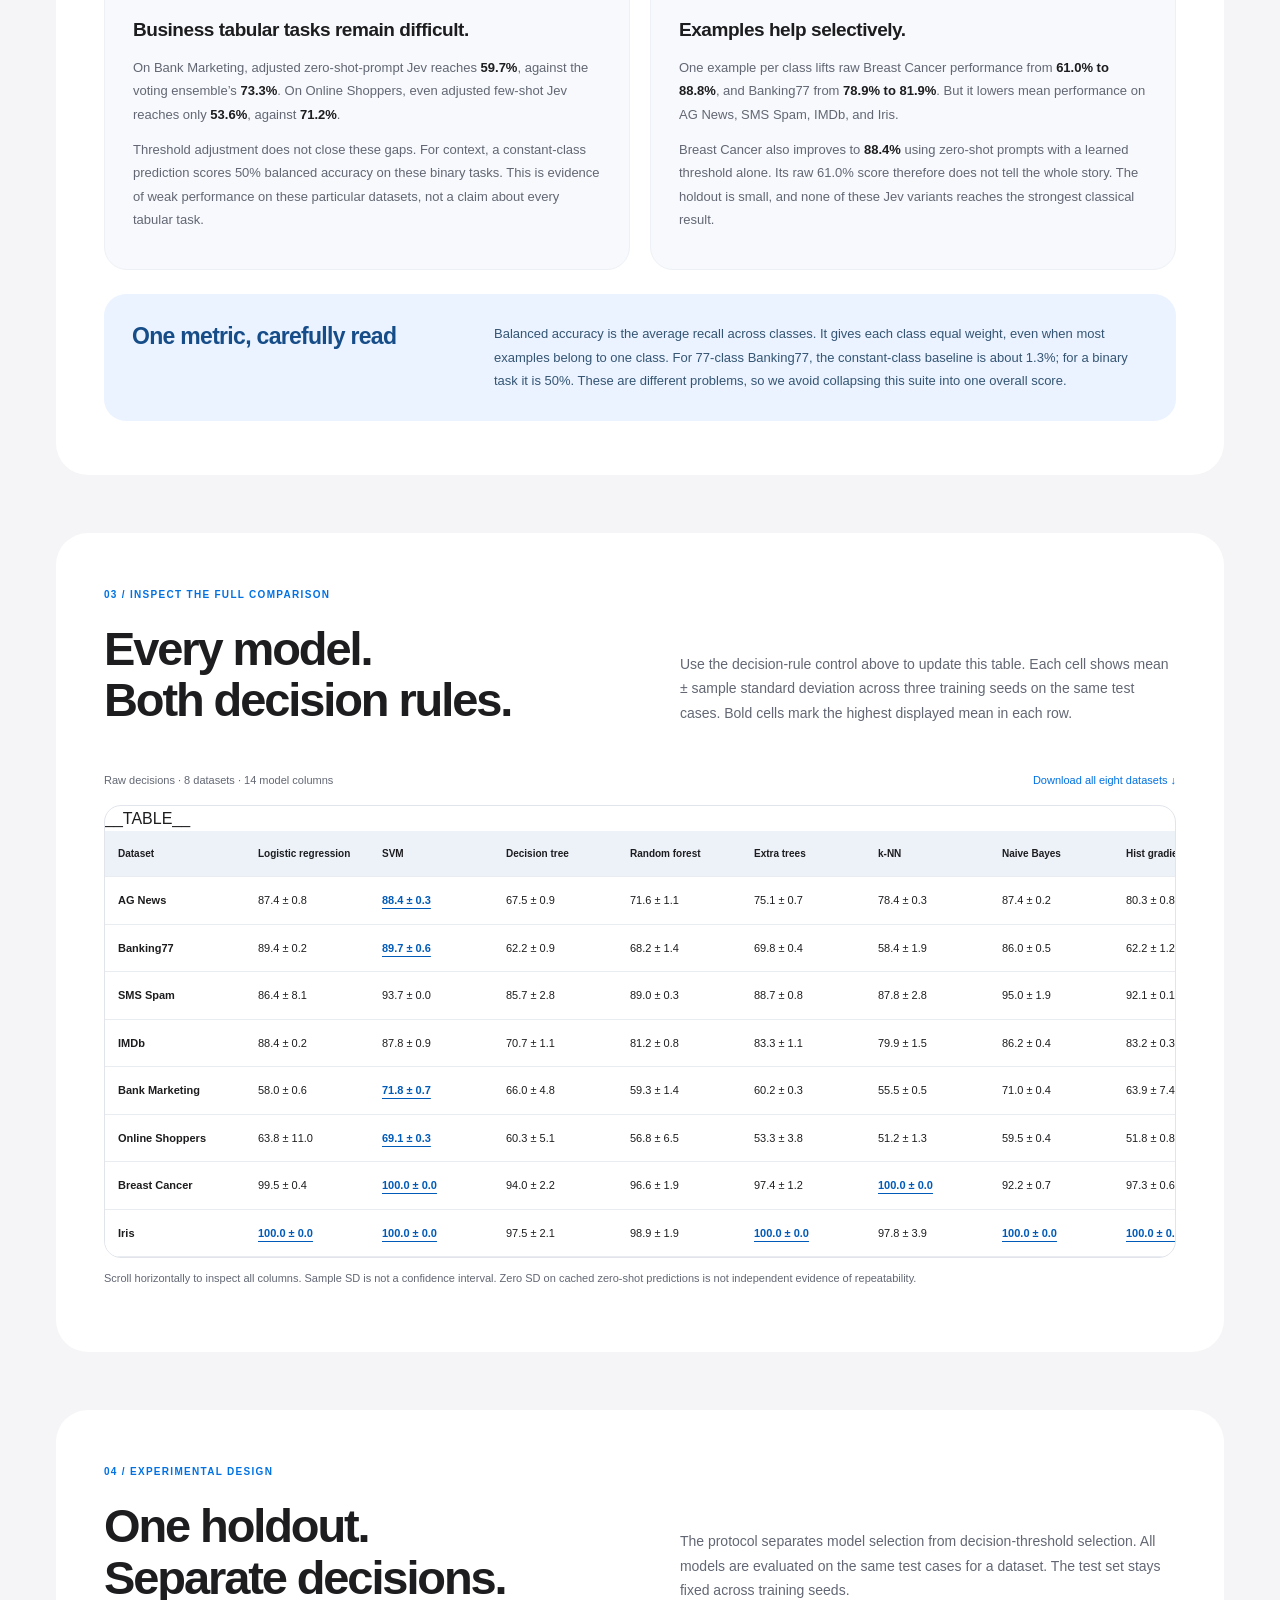
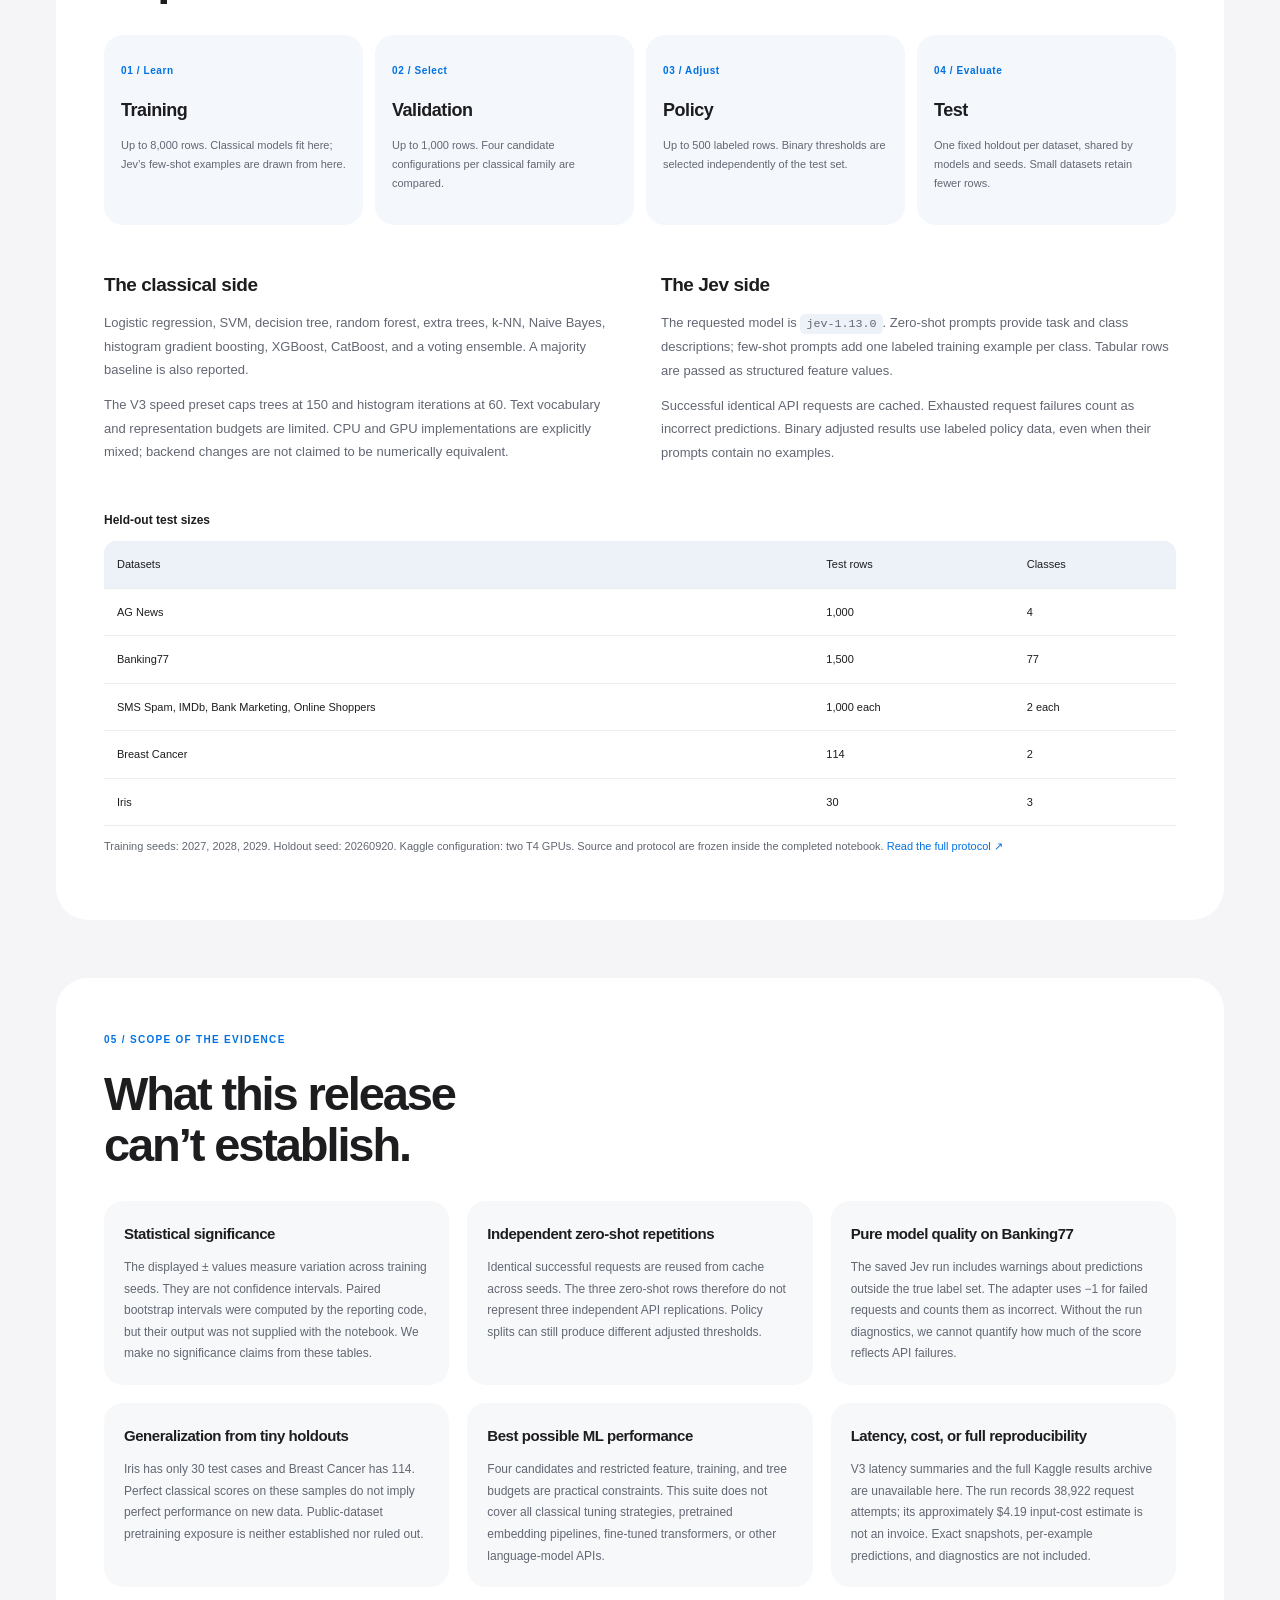
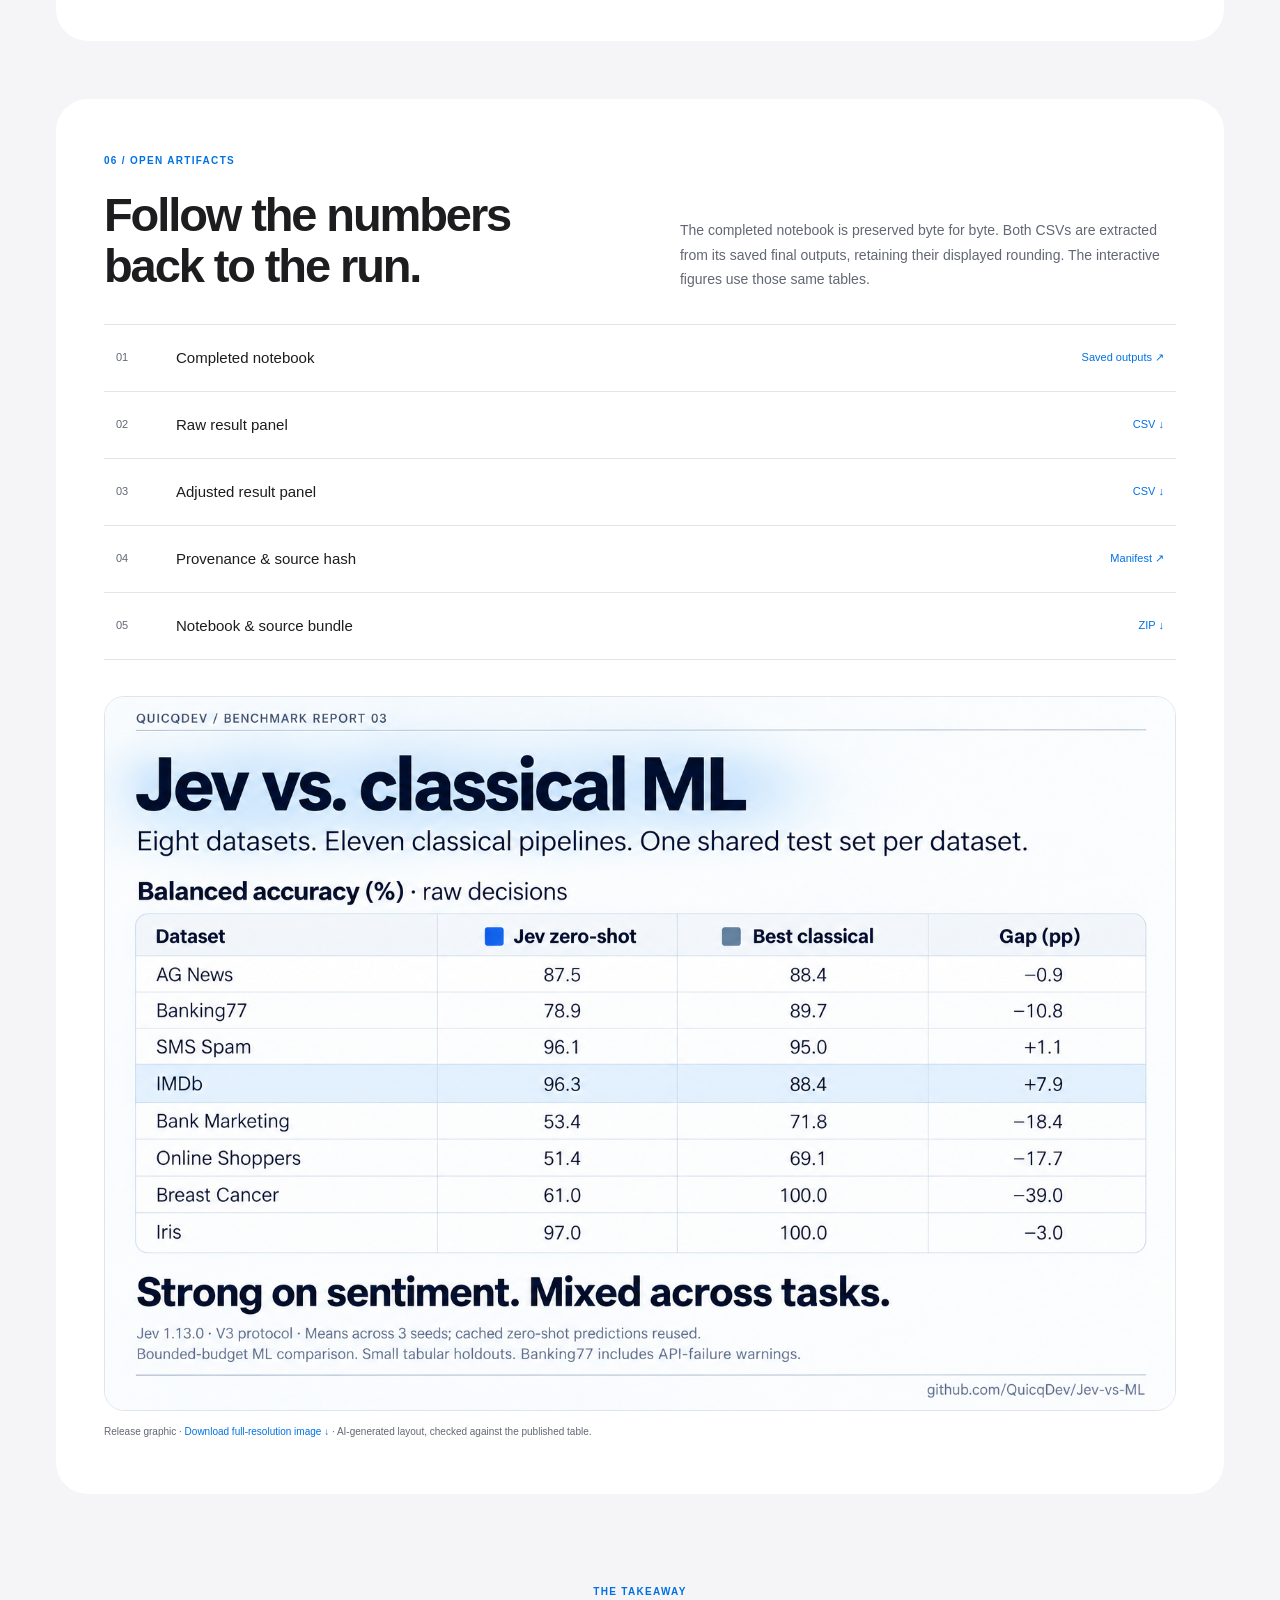
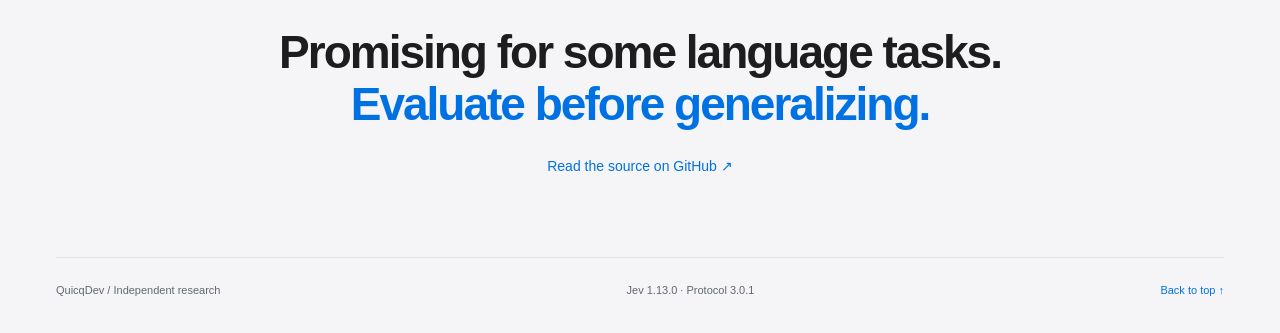
==== commit 6c3792dd: "Restyle report and release graphic with a modern blue visual design" ====
--- a/docs/report.template.html
+++ b/docs/report.template.html
@@ -1,54 +1,54 @@
-<!doctype html>
-<html lang="en">
-<head>
-<meta charset="utf-8"><meta name="viewport" content="width=device-width, initial-scale=1">
-<title>Jev vs. classical ML — An eight-dataset benchmark</title>
-<meta name="description" content="An independent comparison of Jev 1.13.0 and 11 classical classification pipelines. Explore the completed V3 results, methodology, and limitations.">
-<meta property="og:title" content="Jev vs. classical ML"><meta property="og:description" content="Strong on sentiment. Mixed across tasks. An independent eight-dataset benchmark."><meta property="og:type" content="article"><meta property="og:url" content="https://quicqdev.github.io/Jev-vs-ML/"><meta property="og:image" content="https://quicqdev.github.io/Jev-vs-ML/assets/benchmark-release.png"><meta name="twitter:card" content="summary_large_image">
-<meta name="theme-color" content="#f6f4ed"><link rel="canonical" href="https://quicqdev.github.io/Jev-vs-ML/">
-<link rel="icon" href="assets/favicon.svg" type="image/svg+xml"><link rel="stylesheet" href="assets/report.css">
-<script defer src="assets/data.js"></script><script defer src="assets/report.js"></script>
-</head>
-<body>
-<a class="skip" href="#results">Skip to results</a>
-<header class="masthead"><a class="wordmark" href="#">QuicqDev <span>Research notes</span></a><nav aria-label="Main"><a href="#results">Results</a><a href="#analysis">Analysis</a><a href="#method">Method</a><a href="https://github.com/QuicqDev/Jev-vs-ML">GitHub ↗</a></nav></header>
-<main>
-<section class="hero" aria-labelledby="title"><div class="eyebrow"><span class="dot"></span> Independent benchmark <span class="issue">Report 03 / September 2026</span></div>
-<h1 id="title">Jev vs.<br><em>classical ML.</em></h1>
-<div class="hero-bottom"><p class="dek">Strong on sentiment.<br>Mixed across tasks.</p><div class="intro"><p>We compared Jev 1.13.0 with eleven classical classification pipelines across eight datasets. Its largest advantage was on IMDb. Across the rest of the suite, the picture was more nuanced.</p><a class="text-link" href="#results">Explore the evidence <span>↓</span></a></div></div>
-<div class="facts"><div><strong>08</strong><span>datasets</span></div><div><strong>11</strong><span>classical pipelines</span></div><div><strong>03</strong><span>training seeds</span></div><div><strong>01</strong><span>shared test set per dataset</span></div></div>
-<p class="margin-note">Protocol 3.0.1 · Bounded-budget comparison · Balanced accuracy · Not affiliated with OpenAI or Anthropic</p></section>
-<section id="results" class="section"><div class="section-label">01 / The results</div><div class="section-heading"><h2>A different story<br>for each task.</h2><p>Compare Jev with the highest-scoring classical pipeline on each dataset. Start with raw decisions, then see what changes when binary thresholds are learned from separate labeled data.</p></div>
-<div class="controls"><fieldset><legend>Decision rule</legend><div class="segmented"><label><input type="radio" name="panel" value="raw" checked><span>Raw decisions</span></label><label><input type="radio" name="panel" value="adjusted"><span>Threshold-adjusted</span></label></div></fieldset><label class="filter">Dataset type<select id="dataset-filter"><option value="all">All eight datasets</option><option value="text">Text classification</option><option value="tabular">Tabular classification</option></select></label></div>
-<p id="panel-note" class="context" aria-live="polite">Raw: default decision rules after classical model selection. Jev zero-shot uses no task examples or policy threshold fitting.</p>
-<div class="legend"><span><i class="zero"></i>Jev zero-shot prompts</span><span><i class="few"></i>Jev few-shot prompts</span><span><i class="classic"></i>Best classical pipeline</span></div>
-<div class="chart-shell"><div class="chart-head"><span>Balanced accuracy (%)</span><span>Higher is better</span></div><div id="comparison-chart">__CHART__</div></div>
-<p class="figure-note">Figure 1. Mean balanced accuracy, with a common 0–100% scale. Values are rounded to one decimal. The classical comparator is the highest test mean among the eleven pipelines in that panel, selected retrospectively. It is not a deployment selection rule. <a href="#limits">Read uncertainty notes ↓</a></p>
-<div class="takeaway"><span>Reading the result</span><p id="result-takeaway" aria-live="polite">Raw zero-shot Jev leads the best classical mean on IMDb and SMS Spam. The largest lead is IMDb: +7.9 percentage points. These are descriptive differences, not statistical-significance claims.</p></div>
-<noscript><p class="context">The raw chart and complete raw table are available without JavaScript. Enable JavaScript to switch panels, or download the adjusted CSV below.</p></noscript>
-</section>
-<section id="analysis" class="section"><div class="section-label">02 / What changes the interpretation</div><h2>The headline is only<br>part of the result.</h2>
-<div class="analysis-grid"><article><div class="article-number">A</div><h3>Sentiment is the standout.</h3><p>On IMDb, raw zero-shot Jev reaches <strong>96.3%</strong>, compared with <strong>88.4%</strong> for logistic regression. The +7.9-point advantage remains almost unchanged after threshold adjustment: 96.1% versus 88.3%.</p><p>This is the strongest descriptive evidence in Jev’s favor here. The experiment compares a pretrained API model against these classical text pipelines; it does not establish superiority over other language models or stronger modern text representations.</p></article>
-<article><div class="article-number">B</div><h3>Thresholds change the SMS story.</h3><p>With raw decisions, Jev zero-shot leads Naive Bayes <strong>96.1% to 95.0%</strong>. After policy threshold selection, the comparison becomes <strong>95.9% to 96.3%</strong>.</p><p>The apparent lead becomes a small deficit. A model’s default decision rule and its ability to separate classes are not the same question. Publish both panels; the adjusted Jev result uses labeled policy data.</p></article>
-<article><div class="article-number">C</div><h3>Business tabular tasks remain difficult.</h3><p>On Bank Marketing, adjusted zero-shot-prompt Jev reaches <strong>59.7%</strong>, against the voting ensemble’s <strong>73.3%</strong>. On Online Shoppers, even adjusted few-shot Jev reaches only <strong>53.6%</strong>, against <strong>71.2%</strong>.</p><p>Threshold adjustment does not close these gaps. For context, a constant-class prediction scores 50% balanced accuracy on these binary tasks. This is evidence of weak performance on these particular datasets, not a claim about every tabular task.</p></article>
-<article><div class="article-number">D</div><h3>Examples help selectively.</h3><p>One example per class lifts raw Breast Cancer performance from <strong>61.0% to 88.8%</strong>, and Banking77 from <strong>78.9% to 81.9%</strong>. But it lowers mean performance on AG News, SMS Spam, IMDb, and Iris.</p><p>Breast Cancer also improves to <strong>88.4%</strong> using zero-shot prompts with a learned threshold alone. Its raw 61.0% score therefore does not tell the whole story. The holdout is small, and none of these Jev variants reaches the strongest classical result.</p></article></div>
-<div class="editorial-note"><span>One metric, carefully read</span><p>Balanced accuracy is the average recall across classes. It gives each class equal weight, even when most examples belong to one class. For 77-class Banking77, the constant-class baseline is about 1.3%; for a binary task it is 50%. These are different problems, so we avoid collapsing this suite into one overall score.</p></div>
-</section>
-<section id="full-results" class="section"><div class="section-label">03 / Inspect the full comparison</div><div class="section-heading"><h2>Every model.<br>Both decision rules.</h2><p>Use the decision-rule control above to update this table. Each cell shows mean ± sample standard deviation across three training seeds on the same test cases. Bold cells mark the highest displayed mean in each row.</p></div>
-<div class="table-toolbar"><span id="table-panel">Raw decisions · 14 model columns</span><a id="csv-download" href="data/raw_balanced_accuracy.csv" download>Download this panel ↓</a></div>
-<div class="table-scroll" role="region" aria-label="Full benchmark scores; scroll horizontally" tabindex="0"><table id="full-table">__TABLE__</table></div><p class="figure-note">Scroll horizontally to inspect all columns. Sample SD is not a confidence interval. Zero SD on cached zero-shot predictions is not independent evidence of repeatability.</p>
-</section>
-<section id="method" class="section"><div class="section-label">04 / Experimental design</div><div class="section-heading"><h2>One holdout.<br>Separate decisions.</h2><p>The protocol separates model selection from decision-threshold selection. All models are evaluated on the same test cases for a dataset. The test set stays fixed across training seeds.</p></div>
-<div class="method-flow"><div><span>01 / Learn</span><h3>Training</h3><p>Up to 8,000 rows. Classical models fit here; Jev’s few-shot examples are drawn from here.</p></div><div><span>02 / Select</span><h3>Validation</h3><p>Up to 1,000 rows. Four candidate configurations per classical family are compared.</p></div><div><span>03 / Adjust</span><h3>Policy</h3><p>Up to 500 labeled rows. Binary thresholds are selected independently of the test set.</p></div><div><span>04 / Evaluate</span><h3>Test</h3><p>One fixed holdout per dataset, shared by models and seeds. Small datasets retain fewer rows.</p></div></div>
-<div class="method-details"><div><h3>The classical side</h3><p>Logistic regression, SVM, decision tree, random forest, extra trees, k-NN, Naive Bayes, histogram gradient boosting, XGBoost, CatBoost, and a voting ensemble. A majority baseline is also reported.</p><p>The V3 speed preset caps trees at 150 and histogram iterations at 60. Text vocabulary and representation budgets are limited. CPU and GPU implementations are explicitly mixed; backend changes are not claimed to be numerically equivalent.</p></div><div><h3>The Jev side</h3><p>The requested model is <code>jev-1.13.0</code>. Zero-shot prompts provide task and class descriptions; few-shot prompts add one labeled training example per class. Tabular rows are passed as structured feature values.</p><p>Successful identical API requests are cached. Exhausted request failures count as incorrect predictions. Binary adjusted results use labeled policy data, even when their prompts contain no examples.</p></div></div>
-<div class="small-table"><table><caption>Held-out test sizes</caption><thead><tr><th scope="col">Datasets</th><th scope="col">Test rows</th><th scope="col">Classes</th></tr></thead><tbody><tr><th scope="row">AG News</th><td>1,000</td><td>4</td></tr><tr><th scope="row">Banking77</th><td>1,500</td><td>77</td></tr><tr><th scope="row">SMS Spam, IMDb, Bank Marketing, Online Shoppers</th><td>1,000 each</td><td>2 each</td></tr><tr><th scope="row">Breast Cancer</th><td>114</td><td>2</td></tr><tr><th scope="row">Iris</th><td>30</td><td>3</td></tr></tbody></table></div>
-<p class="figure-note">Training seeds: 2027, 2028, 2029. Holdout seed: 20260920. Kaggle configuration: two T4 GPUs. Source and protocol are frozen inside the completed notebook. <a href="https://github.com/QuicqDev/Jev-vs-ML/blob/main/BENCHMARK_V3.md">Read the full protocol ↗</a></p>
-</section>
-<section id="limits" class="section limitations"><div class="section-label">05 / Scope of the evidence</div><h2>What this release<br>can’t establish.</h2><div class="limits-grid"><article><h3>Statistical significance</h3><p>The displayed ± values measure variation across training seeds. They are not confidence intervals. Paired bootstrap intervals were computed by the reporting code, but their output was not supplied with the notebook. We make no significance claims from these tables.</p></article><article><h3>Independent zero-shot repetitions</h3><p>Identical successful requests are reused from cache across seeds. The three zero-shot rows therefore do not represent three independent API replications. Policy splits can still produce different adjusted thresholds.</p></article><article><h3>Pure model quality on Banking77</h3><p>The saved Jev run includes warnings about predictions outside the true label set. The adapter uses −1 for failed requests and counts them as incorrect. Without the run diagnostics, we cannot quantify how much of the score reflects API failures.</p></article><article><h3>Generalization from tiny holdouts</h3><p>Iris has only 30 test cases and Breast Cancer has 114. Perfect classical scores on these samples do not imply perfect performance on new data. Public-dataset pretraining exposure is neither established nor ruled out.</p></article><article><h3>Best possible ML performance</h3><p>Four candidates and restricted feature, training, and tree budgets are practical constraints. This suite does not cover all classical tuning strategies, pretrained embedding pipelines, fine-tuned transformers, or other language-model APIs.</p></article><article><h3>Latency, cost, or full reproducibility</h3><p>V3 latency summaries and the full Kaggle results archive are unavailable here. The run records 38,922 request attempts; its approximately $4.19 input-cost estimate is not an invoice. Exact snapshots, per-example predictions, and diagnostics are not included.</p></article></div></section>
-<section id="artifacts" class="section"><div class="section-label">06 / Open artifacts</div><div class="section-heading"><h2>Follow the numbers<br>back to the run.</h2><p>The completed notebook is preserved byte for byte. Both CSVs are extracted from its saved final outputs, retaining their displayed rounding. The interactive figures use those same tables.</p></div>
-<div class="artifact-links"><a href="https://github.com/QuicqDev/Jev-vs-ML/blob/main/jev_benchmark_v3.ipynb"><span>01</span><strong>Completed notebook</strong><span>Saved outputs ↗</span></a><a href="data/raw_balanced_accuracy.csv" download><span>02</span><strong>Raw result panel</strong><span>CSV ↓</span></a><a href="data/adjusted_balanced_accuracy.csv" download><span>03</span><strong>Adjusted result panel</strong><span>CSV ↓</span></a><a href="https://github.com/QuicqDev/Jev-vs-ML/blob/main/published_results/manifest.json"><span>04</span><strong>Provenance & source hash</strong><span>Manifest ↗</span></a><a href="https://github.com/QuicqDev/Jev-vs-ML/raw/refs/heads/main/jev_benchmark_v3_bundle.zip"><span>05</span><strong>Notebook & source bundle</strong><span>ZIP ↓</span></a></div>
-<figure class="release-figure"><a href="assets/benchmark-release.png" download><img src="assets/benchmark-release.png" alt="Raw balanced accuracy benchmark graphic for all eight datasets. Jev zero-shot leads on IMDb and SMS Spam; classical pipelines lead on the other six. Exact scores are available in the tables above." loading="lazy" width="1536" height="1024"></a><figcaption>Release graphic · <a href="assets/benchmark-release.png" download>Download full-resolution image ↓</a> · AI-generated layout, checked against the published table.</figcaption></figure>
-</section>
-<section class="closing"><span class="eyebrow">The takeaway</span><p>Promising for some language tasks.<br><em>Evaluate before generalizing.</em></p><a class="text-link" href="https://github.com/QuicqDev/Jev-vs-ML">Read the source on GitHub ↗</a></section>
-</main><footer><span>QuicqDev / Independent research</span><span>Jev 1.13.0 · Protocol 3.0.1</span><a href="#">Back to top ↑</a></footer>
+<!doctype html>
+<html lang="en">
+<head>
+<meta charset="utf-8"><meta name="viewport" content="width=device-width, initial-scale=1">
+<title>Jev vs. classical ML — An eight-dataset benchmark</title>
+<meta name="description" content="An independent comparison of Jev 1.13.0 and 11 classical classification pipelines. Explore the completed V3 results, methodology, and limitations.">
+<meta property="og:title" content="Jev vs. classical ML"><meta property="og:description" content="Strong on sentiment. Mixed across tasks. An independent eight-dataset benchmark."><meta property="og:type" content="article"><meta property="og:url" content="https://quicqdev.github.io/Jev-vs-ML/"><meta property="og:image" content="https://quicqdev.github.io/Jev-vs-ML/assets/benchmark-release-blue.png"><meta name="twitter:card" content="summary_large_image">
+<meta name="theme-color" content="#f5f5f7"><link rel="canonical" href="https://quicqdev.github.io/Jev-vs-ML/">
+<link rel="icon" href="assets/favicon.svg" type="image/svg+xml"><link rel="stylesheet" href="assets/report.css">
+<script defer src="assets/data.js"></script><script defer src="assets/report.js"></script>
+</head>
+<body>
+<a class="skip" href="#results">Skip to results</a>
+<header class="masthead"><a class="wordmark" href="#">QuicqDev <span>Research notes</span></a><nav aria-label="Main"><a href="#results">Results</a><a href="#analysis">Analysis</a><a href="#method">Method</a><a href="https://github.com/QuicqDev/Jev-vs-ML">GitHub ↗</a></nav></header>
+<main>
+<section class="hero" aria-labelledby="title"><div class="eyebrow"><span class="dot"></span> Independent benchmark <span class="issue">Report 03 / September 2026</span></div>
+<h1 id="title">Jev vs.<br><em>classical ML.</em></h1>
+<div class="hero-bottom"><p class="dek">Strong on sentiment. <br>Mixed across tasks.</p><div class="intro"><p>We compared Jev 1.13.0 with eleven classical classification pipelines across eight datasets. Its largest advantage was on IMDb. Across the rest of the suite, the picture was more nuanced.</p><a class="text-link" href="#results">Explore the evidence <span>↓</span></a></div></div>
+<div class="facts"><div><strong>08</strong><span>datasets</span></div><div><strong>11</strong><span>classical pipelines</span></div><div><strong>03</strong><span>training seeds</span></div><div><strong>01</strong><span>shared test set per dataset</span></div></div>
+<p class="margin-note">Protocol 3.0.1 · Bounded-budget comparison · Balanced accuracy · Not affiliated with OpenAI or Anthropic</p></section>
+<section id="results" class="section"><div class="section-label">01 / The results</div><div class="section-heading"><h2>A different story<br>for each task.</h2><p>Compare Jev with the highest-scoring classical pipeline on each dataset. Start with raw decisions, then see what changes when binary thresholds are learned from separate labeled data.</p></div>
+<div class="controls"><fieldset><legend>Decision rule</legend><div class="segmented"><label><input type="radio" name="panel" value="raw" checked><span>Raw decisions</span></label><label><input type="radio" name="panel" value="adjusted"><span>Threshold-adjusted</span></label></div></fieldset><label class="filter">Dataset type<select id="dataset-filter"><option value="all">All eight datasets</option><option value="text">Text classification</option><option value="tabular">Tabular classification</option></select></label></div>
+<p id="panel-note" class="context" aria-live="polite">Raw: default decision rules after classical model selection. Jev zero-shot uses no task examples or policy threshold fitting.</p>
+<div class="legend"><span><i class="zero"></i>Jev zero-shot prompts</span><span><i class="few"></i>Jev few-shot prompts</span><span><i class="classic"></i>Best classical pipeline</span></div>
+<div class="chart-shell"><div class="chart-head"><span>Balanced accuracy (%)</span><span>Higher is better</span></div><div id="comparison-chart">__CHART__</div></div>
+<p class="figure-note">Figure 1. Mean balanced accuracy, with a common 0–100% scale. Values are rounded to one decimal. The classical comparator is the highest test mean among the eleven pipelines in that panel, selected retrospectively. It is not a deployment selection rule. <a href="#limits">Read uncertainty notes ↓</a></p>
+<div class="takeaway"><span>Reading the result</span><p id="result-takeaway" aria-live="polite">Raw zero-shot Jev leads the best classical mean on IMDb and SMS Spam. The largest lead is IMDb: +7.9 percentage points. These are descriptive differences, not statistical-significance claims.</p></div>
+<noscript><p class="context">The raw chart and complete raw table are available without JavaScript. Enable JavaScript to switch panels, or download the adjusted CSV below.</p></noscript>
+</section>
+<section id="analysis" class="section"><div class="section-label">02 / What changes the interpretation</div><h2>The headline is only<br>part of the result.</h2>
+<div class="analysis-grid"><article><div class="article-number">A</div><h3>Sentiment is the standout.</h3><p>On IMDb, raw zero-shot Jev reaches <strong>96.3%</strong>, compared with <strong>88.4%</strong> for logistic regression. The +7.9-point advantage remains almost unchanged after threshold adjustment: 96.1% versus 88.3%.</p><p>This is the strongest descriptive evidence in Jev’s favor here. The experiment compares a pretrained API model against these classical text pipelines; it does not establish superiority over other language models or stronger modern text representations.</p></article>
+<article><div class="article-number">B</div><h3>Thresholds change the SMS story.</h3><p>With raw decisions, Jev zero-shot leads Naive Bayes <strong>96.1% to 95.0%</strong>. After policy threshold selection, the comparison becomes <strong>95.9% to 96.3%</strong>.</p><p>The apparent lead becomes a small deficit. A model’s default decision rule and its ability to separate classes are not the same question. Publish both panels; the adjusted Jev result uses labeled policy data.</p></article>
+<article><div class="article-number">C</div><h3>Business tabular tasks remain difficult.</h3><p>On Bank Marketing, adjusted zero-shot-prompt Jev reaches <strong>59.7%</strong>, against the voting ensemble’s <strong>73.3%</strong>. On Online Shoppers, even adjusted few-shot Jev reaches only <strong>53.6%</strong>, against <strong>71.2%</strong>.</p><p>Threshold adjustment does not close these gaps. For context, a constant-class prediction scores 50% balanced accuracy on these binary tasks. This is evidence of weak performance on these particular datasets, not a claim about every tabular task.</p></article>
+<article><div class="article-number">D</div><h3>Examples help selectively.</h3><p>One example per class lifts raw Breast Cancer performance from <strong>61.0% to 88.8%</strong>, and Banking77 from <strong>78.9% to 81.9%</strong>. But it lowers mean performance on AG News, SMS Spam, IMDb, and Iris.</p><p>Breast Cancer also improves to <strong>88.4%</strong> using zero-shot prompts with a learned threshold alone. Its raw 61.0% score therefore does not tell the whole story. The holdout is small, and none of these Jev variants reaches the strongest classical result.</p></article></div>
+<div class="editorial-note"><span>One metric, carefully read</span><p>Balanced accuracy is the average recall across classes. It gives each class equal weight, even when most examples belong to one class. For 77-class Banking77, the constant-class baseline is about 1.3%; for a binary task it is 50%. These are different problems, so we avoid collapsing this suite into one overall score.</p></div>
+</section>
+<section id="full-results" class="section"><div class="section-label">03 / Inspect the full comparison</div><div class="section-heading"><h2>Every model.<br>Both decision rules.</h2><p>Use the decision-rule control above to update this table. Each cell shows mean ± sample standard deviation across three training seeds on the same test cases. Bold cells mark the highest displayed mean in each row.</p></div>
+<div class="table-toolbar"><span id="table-panel">Raw decisions · 14 model columns</span><a id="csv-download" href="data/raw_balanced_accuracy.csv" download>Download this panel ↓</a></div>
+<div class="table-scroll" role="region" aria-label="Full benchmark scores; scroll horizontally" tabindex="0"><table id="full-table">__TABLE__</table></div><p class="figure-note">Scroll horizontally to inspect all columns. Sample SD is not a confidence interval. Zero SD on cached zero-shot predictions is not independent evidence of repeatability.</p>
+</section>
+<section id="method" class="section"><div class="section-label">04 / Experimental design</div><div class="section-heading"><h2>One holdout.<br>Separate decisions.</h2><p>The protocol separates model selection from decision-threshold selection. All models are evaluated on the same test cases for a dataset. The test set stays fixed across training seeds.</p></div>
+<div class="method-flow"><div><span>01 / Learn</span><h3>Training</h3><p>Up to 8,000 rows. Classical models fit here; Jev’s few-shot examples are drawn from here.</p></div><div><span>02 / Select</span><h3>Validation</h3><p>Up to 1,000 rows. Four candidate configurations per classical family are compared.</p></div><div><span>03 / Adjust</span><h3>Policy</h3><p>Up to 500 labeled rows. Binary thresholds are selected independently of the test set.</p></div><div><span>04 / Evaluate</span><h3>Test</h3><p>One fixed holdout per dataset, shared by models and seeds. Small datasets retain fewer rows.</p></div></div>
+<div class="method-details"><div><h3>The classical side</h3><p>Logistic regression, SVM, decision tree, random forest, extra trees, k-NN, Naive Bayes, histogram gradient boosting, XGBoost, CatBoost, and a voting ensemble. A majority baseline is also reported.</p><p>The V3 speed preset caps trees at 150 and histogram iterations at 60. Text vocabulary and representation budgets are limited. CPU and GPU implementations are explicitly mixed; backend changes are not claimed to be numerically equivalent.</p></div><div><h3>The Jev side</h3><p>The requested model is <code>jev-1.13.0</code>. Zero-shot prompts provide task and class descriptions; few-shot prompts add one labeled training example per class. Tabular rows are passed as structured feature values.</p><p>Successful identical API requests are cached. Exhausted request failures count as incorrect predictions. Binary adjusted results use labeled policy data, even when their prompts contain no examples.</p></div></div>
+<div class="small-table"><table><caption>Held-out test sizes</caption><thead><tr><th scope="col">Datasets</th><th scope="col">Test rows</th><th scope="col">Classes</th></tr></thead><tbody><tr><th scope="row">AG News</th><td>1,000</td><td>4</td></tr><tr><th scope="row">Banking77</th><td>1,500</td><td>77</td></tr><tr><th scope="row">SMS Spam, IMDb, Bank Marketing, Online Shoppers</th><td>1,000 each</td><td>2 each</td></tr><tr><th scope="row">Breast Cancer</th><td>114</td><td>2</td></tr><tr><th scope="row">Iris</th><td>30</td><td>3</td></tr></tbody></table></div>
+<p class="figure-note">Training seeds: 2027, 2028, 2029. Holdout seed: 20260920. Kaggle configuration: two T4 GPUs. Source and protocol are frozen inside the completed notebook. <a href="https://github.com/QuicqDev/Jev-vs-ML/blob/main/BENCHMARK_V3.md">Read the full protocol ↗</a></p>
+</section>
+<section id="limits" class="section limitations"><div class="section-label">05 / Scope of the evidence</div><h2>What this release<br>can’t establish.</h2><div class="limits-grid"><article><h3>Statistical significance</h3><p>The displayed ± values measure variation across training seeds. They are not confidence intervals. Paired bootstrap intervals were computed by the reporting code, but their output was not supplied with the notebook. We make no significance claims from these tables.</p></article><article><h3>Independent zero-shot repetitions</h3><p>Identical successful requests are reused from cache across seeds. The three zero-shot rows therefore do not represent three independent API replications. Policy splits can still produce different adjusted thresholds.</p></article><article><h3>Pure model quality on Banking77</h3><p>The saved Jev run includes warnings about predictions outside the true label set. The adapter uses −1 for failed requests and counts them as incorrect. Without the run diagnostics, we cannot quantify how much of the score reflects API failures.</p></article><article><h3>Generalization from tiny holdouts</h3><p>Iris has only 30 test cases and Breast Cancer has 114. Perfect classical scores on these samples do not imply perfect performance on new data. Public-dataset pretraining exposure is neither established nor ruled out.</p></article><article><h3>Best possible ML performance</h3><p>Four candidates and restricted feature, training, and tree budgets are practical constraints. This suite does not cover all classical tuning strategies, pretrained embedding pipelines, fine-tuned transformers, or other language-model APIs.</p></article><article><h3>Latency, cost, or full reproducibility</h3><p>V3 latency summaries and the full Kaggle results archive are unavailable here. The run records 38,922 request attempts; its approximately $4.19 input-cost estimate is not an invoice. Exact snapshots, per-example predictions, and diagnostics are not included.</p></article></div></section>
+<section id="artifacts" class="section"><div class="section-label">06 / Open artifacts</div><div class="section-heading"><h2>Follow the numbers<br>back to the run.</h2><p>The completed notebook is preserved byte for byte. Both CSVs are extracted from its saved final outputs, retaining their displayed rounding. The interactive figures use those same tables.</p></div>
+<div class="artifact-links"><a href="https://github.com/QuicqDev/Jev-vs-ML/blob/main/jev_benchmark_v3.ipynb"><span>01</span><strong>Completed notebook</strong><span>Saved outputs ↗</span></a><a href="data/raw_balanced_accuracy.csv" download><span>02</span><strong>Raw result panel</strong><span>CSV ↓</span></a><a href="data/adjusted_balanced_accuracy.csv" download><span>03</span><strong>Adjusted result panel</strong><span>CSV ↓</span></a><a href="https://github.com/QuicqDev/Jev-vs-ML/blob/main/published_results/manifest.json"><span>04</span><strong>Provenance & source hash</strong><span>Manifest ↗</span></a><a href="https://github.com/QuicqDev/Jev-vs-ML/raw/refs/heads/main/jev_benchmark_v3_bundle.zip"><span>05</span><strong>Notebook & source bundle</strong><span>ZIP ↓</span></a></div>
+<figure class="release-figure"><a href="assets/benchmark-release-blue.png" download><img src="assets/benchmark-release-blue.png" alt="Raw balanced accuracy benchmark graphic for all eight datasets. Jev zero-shot leads on IMDb and SMS Spam; classical pipelines lead on the other six. Exact scores are available in the tables above." loading="lazy" width="1536" height="1024"></a><figcaption>Release graphic · <a href="assets/benchmark-release-blue.png" download>Download full-resolution image ↓</a> · AI-generated layout, checked against the published table.</figcaption></figure>
+</section>
+<section class="closing"><span class="eyebrow">The takeaway</span><p>Promising for some language tasks.<br><em>Evaluate before generalizing.</em></p><a class="text-link" href="https://github.com/QuicqDev/Jev-vs-ML">Read the source on GitHub ↗</a></section>
+</main><footer><span>QuicqDev / Independent research</span><span>Jev 1.13.0 · Protocol 3.0.1</span><a href="#">Back to top ↑</a></footer>
 </body></html>
--- a/docs/assets/report.css
+++ b/docs/assets/report.css
@@ -1,2 +1 @@
-:root{--paper:#f6f4ed;--ink:#252621;--muted:#62645d;--line:#d6d5cb;--accent:#ab513c;--few:#dca48c;--slate:#637777;--wash:#ece9df}*{box-sizing:border-box}html{scroll-behavior:smooth;scroll-padding-top:28px}body{margin:0;background:var(--paper);color:var(--ink);font:16px/1.65 Arial,Helvetica,sans-serif;-webkit-font-smoothing:antialiased}a{color:inherit;text-decoration-thickness:1px;text-underline-offset:4px}a:hover{color:var(--accent)}button,input,select{font:inherit}a:focus-visible,input:focus-visible+span,select:focus-visible,[tabindex]:focus-visible{outline:2px solid var(--accent);outline-offset:5px}.skip{position:absolute;top:-90px;left:20px;background:var(--ink);color:white;padding:12px;z-index:10}.skip:focus{top:12px}.masthead,main,footer{max-width:1280px;margin:auto;padding-left:64px;padding-right:64px}.masthead{height:106px;display:flex;align-items:center;justify-content:space-between;border-bottom:1px solid var(--line)}.wordmark{text-decoration:none;font-size:20px;letter-spacing:-.6px;font-weight:700}.wordmark span{font-size:12px;font-weight:400;letter-spacing:0;border-left:1px solid var(--line);padding-left:15px;margin-left:14px;color:var(--muted)}nav{display:flex;gap:27px;font-size:13px}nav a{text-decoration:none}.hero{padding:58px 0 0}.eyebrow,.section-label{font-size:11px;font-weight:600;letter-spacing:1.7px;text-transform:uppercase}.eyebrow{display:flex;align-items:center;gap:10px}.dot{width:7px;height:7px;border-radius:50%;background:var(--accent)}.issue{margin-left:auto;color:var(--muted);font-weight:400}h1,h2,.closing p{font-family:Georgia,'Times New Roman',serif;font-weight:400;letter-spacing:-3px;line-height:1.04}h1{font-size:clamp(72px,8.9vw,122px);margin:46px 0 43px}h1 em,.closing em{font-style:normal;color:var(--accent)}.hero-bottom{display:grid;grid-template-columns:1fr 1fr;gap:70px}.dek{font-size:27px;line-height:1.3;letter-spacing:-.5px;margin:0}.intro{max-width:470px;font-size:16px;color:var(--muted)}.intro p{margin:0 0 19px}.text-link{text-decoration:none;border-bottom:1px solid var(--ink);padding-bottom:6px;display:inline-flex;gap:34px;color:var(--ink);font-size:13px}.facts{display:grid;grid-template-columns:repeat(4,1fr);border-top:1px solid var(--line);border-bottom:1px solid var(--line);margin-top:51px;padding:24px 0}.facts div{display:flex;align-items:center;gap:15px;padding:0 25px;border-left:1px solid var(--line)}.facts div:first-child{border:0;padding-left:0}.facts strong{font:39px/1 Georgia,serif;letter-spacing:-1px}.facts span{font-size:12px;line-height:1.4;color:var(--muted);max-width:90px}.margin-note,.figure-note{color:var(--muted);font-size:12px;line-height:1.65}.margin-note{margin:13px 0 0}.section{padding:80px 0;border-bottom:1px solid var(--line)}.section-label{color:var(--accent);margin-bottom:25px}.section-heading{display:grid;grid-template-columns:1.1fr 1fr;gap:80px;align-items:end;margin-bottom:34px}h2{font-size:53px;letter-spacing:-1.9px;margin:0}.section-heading>p{margin:0;font-size:15px;color:var(--muted);max-width:470px}.controls{display:flex;justify-content:space-between;align-items:end;gap:25px;margin-top:38px}fieldset{margin:0;padding:0;border:0}legend,.filter{font-size:11px;color:var(--muted)}legend{margin-bottom:8px}.segmented{display:flex;background:var(--wash);padding:4px;gap:3px}.segmented label{cursor:pointer;position:relative}.segmented input{position:absolute;opacity:0;width:1px;height:1px}.segmented span{display:block;padding:10px 17px;font-size:13px}.segmented input:checked+span{background:var(--ink);color:var(--paper)}.filter{display:flex;flex-direction:column;gap:8px}.filter select{background:transparent;border:1px solid var(--line);padding:10px 34px 10px 12px;border-radius:0;font-size:13px;color:var(--ink)}.context{background:var(--wash);padding:12px 16px;font-size:12px;line-height:1.6;margin:19px 0}.legend{display:flex;flex-wrap:wrap;gap:23px;font-size:12px;margin:24px 0}.legend span{display:flex;align-items:center;gap:8px}.legend i{height:9px;width:9px;display:inline-block}.zero{background:var(--accent)}.few{background:var(--few)}.classic{background:var(--slate)}.chart-shell{border-top:1px solid var(--ink);padding-top:14px}.chart-head{display:flex;justify-content:space-between;font-size:11px;color:var(--muted);margin-bottom:12px}.chart-row{display:grid;grid-template-columns:170px 1fr;gap:25px;border-bottom:1px solid var(--line);padding:20px 0}.chart-label{padding-top:7px}.chart-label strong{font-size:13px;display:block;font-weight:500}.chart-label small{font-size:10px;color:var(--muted)}.bars{padding-right:45px;position:relative;background:repeating-linear-gradient(to right,transparent 0,transparent calc(25% - 1px),#e1dfd5 calc(25% - 1px),#e1dfd5 25%);background-origin:content-box;background-clip:content-box}.bar-line{height:17px;position:relative;margin:3px 0}.bar{position:absolute;left:0;top:4px;height:9px;width:var(--value)}.bar-line .value{position:absolute;left:var(--value);padding-left:8px;font:11px/17px Arial,sans-serif;font-variant-numeric:tabular-nums}.axis{display:flex;justify-content:space-between;margin-left:195px;margin-right:45px;padding-top:8px;font-size:10px;color:var(--muted)}.takeaway{display:grid;grid-template-columns:170px 1fr;gap:25px;margin-top:28px;border-left:3px solid var(--accent);padding:14px 20px;background:var(--wash)}.takeaway>span{font-size:11px;color:var(--accent);padding-top:4px}.takeaway p{font-size:14px;margin:0}.analysis-grid{display:grid;grid-template-columns:1fr 1fr;gap:45px 75px;margin-top:42px}.article-number{font:14px Georgia,serif;color:var(--accent);border-top:1px solid var(--line);padding-top:17px}h3{font-size:19px;line-height:1.3;font-weight:500;letter-spacing:-.4px;margin:15px 0}.analysis-grid p,.method-details p,.limits-grid p{font-size:14px;color:var(--muted);margin:12px 0}.analysis-grid strong{font-weight:500;color:var(--ink)}.editorial-note{display:grid;grid-template-columns:1fr 2fr;gap:40px;background:var(--wash);padding:28px;margin-top:42px}.editorial-note span{font:23px/1.25 Georgia,serif}.editorial-note p{font-size:14px;margin:0;color:var(--muted)}.table-toolbar{display:flex;justify-content:space-between;gap:20px;font-size:12px;padding:15px 0}.table-scroll{overflow:auto;max-height:660px;border-top:1px solid var(--ink);border-bottom:1px solid var(--line)}table{width:100%;border-collapse:collapse;font-size:12px;line-height:1.5;font-variant-numeric:tabular-nums;text-align:left}th,td{padding:15px 14px;border-bottom:1px solid var(--line)}#full-table th,#full-table td{min-width:127px;white-space:nowrap}#full-table thead th{background:var(--wash);position:sticky;top:0;z-index:2;font-weight:500;font-size:11px;white-space:normal}#full-table tr>:first-child{position:sticky;left:0;background:var(--paper);min-width:152px;z-index:1}#full-table thead tr>:first-child{z-index:3;background:var(--wash)}#full-table .jev-cell{background:#eee1d7}#full-table td.best{font-weight:700;text-decoration:underline;text-underline-offset:4px}.method-flow{display:grid;grid-template-columns:repeat(4,1fr);border-top:1px solid var(--ink);border-bottom:1px solid var(--line);margin:34px 0}.method-flow>div{padding:24px 20px;border-left:1px solid var(--line)}.method-flow>div:first-child{padding-left:0;border:0}.method-flow span{font-size:10px;color:var(--accent);letter-spacing:.6px}.method-flow p{font-size:12px;color:var(--muted)}.method-details{display:grid;grid-template-columns:1fr 1fr;gap:75px}.small-table{margin-top:25px}.small-table caption{text-align:left;font-size:12px;padding:10px 0}.small-table th{font-weight:500}.small-table th:first-child{padding-left:0}.small-table thead{background:var(--wash)}.small-table thead th:first-child{padding-left:12px}.limits-grid{display:grid;grid-template-columns:repeat(3,1fr);gap:25px 35px;margin-top:32px}.limits-grid article{border-top:1px solid var(--line)}.limits-grid h3{font-size:16px}.limits-grid p{font-size:13px}code{font-size:.9em;background:var(--wash);padding:2px 5px}.artifact-links{border-top:1px solid var(--ink)}.artifact-links a{display:grid;grid-template-columns:45px 1fr auto;align-items:center;gap:20px;padding:19px 0;border-bottom:1px solid var(--line);text-decoration:none}.artifact-links strong{font-size:16px;font-weight:500}.artifact-links span{font-size:11px;color:var(--muted)}.release-figure{margin:40px 0 0}.release-figure img{width:100%;height:auto;display:block;border:1px solid var(--line)}figcaption{font-size:11px;color:var(--muted);margin-top:12px}.closing{padding:76px 0}.closing p{font-size:46px;letter-spacing:-1.4px;margin:25px 0}.closing .eyebrow{color:var(--muted)}footer{display:flex;justify-content:space-between;gap:20px;padding-top:24px;padding-bottom:35px;border-top:1px solid var(--line);font-size:11px;color:var(--muted)}@media(min-width:1500px){.masthead,main,footer{max-width:1360px}}@media(max-width:900px){.masthead,main,footer{padding-left:30px;padding-right:30px}.wordmark span{display:none}.section-heading{gap:35px}h2{font-size:44px}.facts div{padding:0 15px;gap:10px}.facts strong{font-size:32px}.hero-bottom{gap:40px}.limits-grid{grid-template-columns:1fr 1fr}.analysis-grid,.method-details{gap:35px}.method-flow{grid-template-columns:1fr 1fr}.method-flow>div:nth-child(3){border-left:0;padding-left:0;border-top:1px solid var(--line)}.method-flow>div:nth-child(4){border-top:1px solid var(--line)}}@media(max-width:600px){.masthead,main,footer{padding-left:21px;padding-right:21px}.masthead{height:78px}.wordmark{font-size:17px}nav{gap:15px;font-size:11px}nav a:nth-child(2),nav a:nth-child(3){display:none}.hero{padding-top:34px}.eyebrow{font-size:9px;letter-spacing:1px}.issue{font-size:8px}h1{font-size:75px;margin:35px 0 29px;letter-spacing:-3px}.hero-bottom{grid-template-columns:1fr;gap:20px}.dek{font-size:24px}.intro{font-size:14px}.facts{grid-template-columns:1fr 1fr;margin-top:32px;padding:10px 0}.facts div{padding:15px!important}.facts div:nth-child(3){border-left:0}.facts span{max-width:100px}.facts strong{font-size:32px}.margin-note{font-size:10px}.section{padding:53px 0}.section-heading{grid-template-columns:1fr;gap:22px;margin-bottom:25px}h2{font-size:41px;letter-spacing:-1.5px}.section-heading>p{font-size:14px}.controls{align-items:stretch;flex-direction:column;gap:14px;margin-top:24px}.segmented{display:inline-flex}.segmented span{padding:10px 12px;font-size:12px}.filter select{width:100%}.context{padding:12px;font-size:11px}.legend{gap:12px;font-size:10px}.legend span{gap:5px}.chart-row{grid-template-columns:100px 1fr;gap:12px;padding:15px 0}.chart-label strong{font-size:11px}.chart-label small{font-size:9px}.bars{padding-right:30px}.bar-line .value{font-size:10px;padding-left:4px}.axis{margin-left:112px;margin-right:30px}.takeaway{grid-template-columns:1fr;gap:8px;padding:13px}.analysis-grid,.method-details,.limits-grid{grid-template-columns:1fr;gap:25px}.analysis-grid{margin-top:25px}.editorial-note{grid-template-columns:1fr;gap:16px;padding:21px}.table-toolbar{font-size:10px}.method-flow h3{font-size:17px}.method-flow>div{padding:18px 12px}.method-flow p{font-size:11px}.small-table table{font-size:11px}.small-table td,.small-table th{padding:10px}.artifact-links a{grid-template-columns:22px 1fr auto;gap:8px}.artifact-links strong{font-size:13px}.artifact-links span{font-size:9px}.closing p{font-size:34px}.closing{padding:52px 0}footer{flex-wrap:wrap;font-size:10px}}@media(prefers-reduced-motion:reduce){html{scroll-behavior:auto}}@media print{.masthead nav,.controls{display:none}.section{break-inside:avoid}.table-scroll{overflow:visible;max-height:none}.release-figure{display:none}body{background:white}}
-.sr-only{position:absolute;width:1px;height:1px;padding:0;margin:-1px;overflow:hidden;clip:rect(0,0,0,0);white-space:nowrap;border:0}
+:root{--paper:#f5f5f7;--ink:#1d1d1f;--muted:#626773;--line:#e1e5eb;--accent:#0071e3;--few:#85bfff;--slate:#7c889b;--wash:#f0f5fb}*{box-sizing:border-box}html{scroll-behavior:smooth;scroll-padding-top:95px}body{margin:0;background:var(--paper);color:var(--ink);font:16px/1.6 -apple-system,BlinkMacSystemFont,'Segoe UI',Helvetica,Arial,sans-serif;-webkit-font-smoothing:antialiased}a{color:var(--accent);text-decoration:none}a:hover{text-decoration:underline}input,select{font:inherit}a:focus-visible,input:focus-visible+span,select:focus-visible,[tabindex]:focus-visible{outline:3px solid #0071e3;outline-offset:4px}.skip{position:fixed;top:-90px;left:20px;background:var(--ink);color:white;padding:12px;z-index:50}.skip:focus{top:12px}.masthead{height:76px;position:sticky;top:0;z-index:20;display:flex;align-items:center;justify-content:space-between;padding:0 max(40px,calc((100vw - 1152px)/2));background:rgba(250,252,255,.84);backdrop-filter:blur(24px) saturate(180%);border-bottom:1px solid rgba(210,218,228,.65)}.wordmark{font-size:20px;letter-spacing:-.7px;font-weight:700;color:var(--ink)}.wordmark:hover{text-decoration:none}.wordmark span{font-size:12px;font-weight:400;letter-spacing:0;border-left:1px solid #d4dbe5;padding-left:16px;margin-left:16px;color:var(--muted)}nav{display:flex;align-items:center;gap:28px;font-size:13px}nav a{color:var(--ink)}nav a:last-child{background:var(--accent);color:white;padding:7px 17px;border-radius:22px}main{max-width:1280px;margin:auto;padding:0 56px}.hero{text-align:center;padding:78px 0 0;position:relative;isolation:isolate}.hero:before{content:'';position:absolute;z-index:-1;left:-56px;right:-56px;top:0;height:660px;background:radial-gradient(ellipse at 50% 35%,#d9eaff 0%,#eef5ff 35%,transparent 70%);pointer-events:none}.eyebrow,.section-label{font-size:12px;font-weight:600;letter-spacing:1.3px;text-transform:uppercase}.hero .eyebrow{display:inline-flex;align-items:center;gap:9px;background:rgba(255,255,255,.85);border:1px solid #dbe7f5;border-radius:30px;padding:9px 15px;color:#435975}.dot{height:6px;width:6px;border-radius:50%;background:var(--accent)}.issue{font-size:10px;color:var(--muted);margin-left:12px;padding-left:16px;border-left:1px solid #d5e1ef}h1{font-size:clamp(70px,8vw,108px);line-height:1.01;font-weight:700;letter-spacing:-5.5px;margin:33px 0 28px}h1 em{font-style:normal;background:linear-gradient(120deg,#0050b5 12%,#007aff 62%,#56aaff);color:var(--accent);background-clip:text;-webkit-background-clip:text;-webkit-text-fill-color:transparent}.hero-bottom{max-width:680px;margin:auto}.dek{font-size:27px;line-height:1.35;letter-spacing:-.8px;font-weight:600;margin:0 0 16px}.dek br{display:none}.dek br:after{content:' '}.intro{font-size:17px;color:var(--muted);line-height:1.65;max-width:620px;margin:auto}.intro p{margin:0 0 25px}.text-link{display:inline-flex;align-items:center;gap:15px;font-size:14px;color:var(--accent)}.intro .text-link{background:var(--accent);color:white;padding:12px 24px;border-radius:28px;box-shadow:0 4px 12px #0071e314}.intro .text-link:hover{text-decoration:none;background:#0077ed}.facts{display:grid;grid-template-columns:repeat(4,1fr);background:white;border-radius:25px;margin:52px auto 0;padding:28px 0;box-shadow:0 8px 35px #23395d05;border:1px solid #e8edf4;max-width:1000px}.facts div{padding:0 18px;border-left:1px solid var(--line)}.facts div:first-child{border:0}.facts strong{font-size:40px;line-height:1;font-weight:600;letter-spacing:-2px;display:block;color:#123765}.facts span{font-size:12px;color:var(--muted);display:block;margin-top:11px}.margin-note,.figure-note{color:var(--muted);font-size:12px;line-height:1.65}.margin-note{margin:18px 0 0;font-size:10px}.section{padding:54px 48px;background:#fff;border-radius:32px;margin:58px 0}.section-label{color:var(--accent);margin-bottom:20px;font-size:10px}h2{font-size:47px;letter-spacing:-2.1px;line-height:1.09;font-weight:650;margin:0}.section-heading{display:grid;grid-template-columns:1.05fr 1fr;gap:55px;align-items:end;margin-bottom:32px}.section-heading>p{font-size:14px;color:var(--muted);margin:0;line-height:1.75}.controls{display:flex;justify-content:space-between;align-items:end;gap:20px;margin-top:34px}fieldset{border:0;padding:0;margin:0}legend,.filter{font-size:11px;color:var(--muted)}legend{margin-bottom:8px}.segmented{display:flex;gap:4px;background:#edf0f5;border:1px solid #e9edf3;border-radius:28px;padding:4px}.segmented label{cursor:pointer;position:relative}.segmented input{position:absolute;opacity:0;width:1px;height:1px}.segmented span{display:block;padding:10px 17px;font-size:12px;border-radius:24px;transition:background .18s,color .18s}.segmented input:checked+span{background:var(--accent);color:white;box-shadow:0 2px 7px #0071e322}.filter{display:flex;flex-direction:column;gap:8px}.filter select{background:#f8fafc;color:var(--ink);border:1px solid var(--line);padding:11px 30px 11px 14px;border-radius:12px;font-size:12px}.context{background:#f0f6ff;border:1px solid #e0ecfc;border-radius:14px;padding:14px 17px;font-size:12px;line-height:1.65;color:#355573;margin:19px 0}.legend{display:flex;flex-wrap:wrap;gap:21px;margin:26px 0 20px;font-size:11px}.legend span{display:flex;align-items:center;gap:7px}.legend i{width:9px;height:9px;border-radius:3px}.zero{background:var(--accent)}.few{background:var(--few)}.classic{background:var(--slate)}.chart-shell{border:1px solid var(--line);border-radius:20px;padding:20px 22px}.chart-head{display:flex;justify-content:space-between;color:var(--muted);font-size:10px;margin-bottom:8px}.chart-row{display:grid;grid-template-columns:148px 1fr;gap:20px;border-bottom:1px solid #edf0f4;padding:18px 0}.chart-label{padding-top:7px}.chart-label strong{display:block;font-size:12px;font-weight:600}.chart-label small{font-size:9px;color:var(--muted)}.bars{padding-right:40px;background:repeating-linear-gradient(to right,transparent 0,transparent calc(25% - 1px),#eef1f5 calc(25% - 1px),#eef1f5 25%);background-origin:content-box;background-clip:content-box}.bar-line{height:17px;position:relative;margin:4px 0}.bar{position:absolute;left:0;top:3px;width:var(--value);height:10px;border-radius:0 5px 5px 0}.bar-line .value{position:absolute;left:var(--value);padding-left:7px;font-size:10px;line-height:17px;font-variant-numeric:tabular-nums}.axis{display:flex;justify-content:space-between;margin-left:168px;margin-right:40px;padding-top:9px;font-size:9px;color:var(--muted)}.figure-note{font-size:11px}.takeaway{display:grid;grid-template-columns:145px 1fr;gap:22px;margin-top:23px;padding:20px;background:#f1f6fd;border-radius:17px}.takeaway>span{font-size:11px;color:var(--accent);font-weight:600;padding-top:2px}.takeaway p{font-size:13px;margin:0;color:#33465d}.analysis-grid{display:grid;grid-template-columns:1fr 1fr;gap:20px;margin-top:34px}.analysis-grid article{background:#f7f9fc;border:1px solid #edf1f6;border-radius:23px;padding:26px 28px}.article-number{display:flex;align-items:center;justify-content:center;background:#e4efff;border-radius:12px;width:34px;height:34px;color:var(--accent);font-weight:600;font-size:13px}h3{font-size:19px;letter-spacing:-.45px;line-height:1.35;font-weight:600;margin:17px 0 13px}.analysis-grid p,.method-details p,.limits-grid p{font-size:13px;color:var(--muted);line-height:1.8;margin:12px 0}.analysis-grid strong{font-weight:600;color:var(--ink)}.editorial-note{display:grid;grid-template-columns:1fr 2fr;gap:35px;margin-top:24px;padding:28px;background:#eaf3ff;border-radius:22px}.editorial-note span{font-size:23px;font-weight:600;line-height:1.3;letter-spacing:-.7px;color:#164d88}.editorial-note p{font-size:13px;color:#355573;margin:0;line-height:1.8}.table-toolbar{display:flex;justify-content:space-between;gap:20px;padding:15px 0;font-size:11px;color:var(--muted)}.table-scroll{overflow:auto;max-height:660px;border:1px solid var(--line);border-radius:17px}table{width:100%;border-collapse:separate;border-spacing:0;font-size:11px;line-height:1.5;font-variant-numeric:tabular-nums;text-align:left}th,td{padding:15px 13px;border-bottom:1px solid #e9edf2}#full-table th,#full-table td{min-width:124px;white-space:nowrap}#full-table thead th{background:#edf2f9;position:sticky;top:0;z-index:2;font-weight:600;white-space:normal;font-size:10px}#full-table tr>:first-child{position:sticky;left:0;background:white;min-width:140px;z-index:1}#full-table thead tr>:first-child{z-index:3;background:#edf2f9}#full-table .jev-cell{background:#edf5ff}#full-table td.best{font-weight:700;color:#005bb8;text-decoration:underline;text-underline-offset:4px}.method-flow{display:grid;grid-template-columns:repeat(4,1fr);gap:12px;margin:30px 0}.method-flow>div{padding:21px 17px;background:#f4f7fb;border-radius:19px}.method-flow span{font-size:10px;letter-spacing:.6px;color:var(--accent);font-weight:600}.method-flow h3{font-size:18px}.method-flow p{font-size:11px;color:var(--muted);line-height:1.75}.method-details{display:grid;grid-template-columns:1fr 1fr;gap:42px}.small-table{margin-top:23px}.small-table caption{text-align:left;font-size:12px;padding:12px 0;font-weight:600}.small-table th{font-weight:500}.small-table thead{background:#edf2f9}.small-table thead th:first-child{border-radius:12px 0 0 0}.small-table thead th:last-child{border-radius:0 12px 0 0}.limits-grid{display:grid;grid-template-columns:repeat(3,1fr);gap:18px;margin-top:30px}.limits-grid article{background:#f7f8fa;border-radius:19px;padding:20px}.limits-grid h3{font-size:15px;margin-top:3px}.limits-grid p{font-size:12px;margin-bottom:0}code{font-size:.9em;background:#edf2f9;padding:3px 6px;border-radius:5px}.artifact-links{border-top:1px solid var(--line)}.artifact-links a{display:grid;grid-template-columns:40px 1fr auto;align-items:center;gap:20px;padding:21px 12px;border-bottom:1px solid var(--line);color:var(--ink);transition:background .2s}.artifact-links a:hover{background:#f3f8ff;text-decoration:none}.artifact-links strong{font-size:15px;font-weight:500}.artifact-links span{font-size:11px;color:var(--muted)}.artifact-links a>span:last-child{color:var(--accent)}.release-figure{margin:36px 0 0}.release-figure img{display:block;width:100%;height:auto;border-radius:20px;border:1px solid var(--line)}figcaption{font-size:10px;color:var(--muted);margin-top:13px}.closing{text-align:center;padding:25px 0 78px}.closing .eyebrow{color:var(--accent);font-size:10px}.closing p{font-size:46px;letter-spacing:-2px;line-height:1.14;font-weight:650;margin:23px 0}.closing em{font-style:normal;color:var(--accent)}footer{max-width:1168px;margin:auto;display:flex;justify-content:space-between;gap:20px;border-top:1px solid var(--line);padding:24px 0 34px;font-size:11px;color:var(--muted)}.sr-only{position:absolute;width:1px;height:1px;padding:0;margin:-1px;overflow:hidden;clip:rect(0,0,0,0);white-space:nowrap;border:0}@media(min-width:1500px){main{max-width:1360px}}@media(max-width:1000px){main{padding:0 30px}.section{padding:40px 30px}.section-heading{gap:30px}h2{font-size:40px}.limits-grid{grid-template-columns:1fr 1fr}.wordmark span{display:none}.hero:before{left:-30px;right:-30px}.analysis-grid article{padding:23px}.method-flow{grid-template-columns:1fr 1fr}footer{margin:0 30px}.chart-row{grid-template-columns:125px 1fr;gap:16px}.axis{margin-left:141px}}@media(max-width:600px){html{scroll-padding-top:85px}.masthead{padding:0 21px;height:64px}.wordmark{font-size:19px}nav{gap:18px;font-size:11px}nav a:nth-child(2),nav a:nth-child(3){display:none}nav a:last-child{padding:6px 13px}main{padding:0 16px}.hero{padding-top:46px}.hero:before{left:-16px;right:-16px;height:560px}.hero .eyebrow{font-size:9px;letter-spacing:.8px;padding:7px 11px}.issue{display:none}h1{font-size:clamp(52px,13vw,77px);letter-spacing:-3px;margin:27px 0 22px;line-height:1.06}.dek{font-size:21px;letter-spacing:-.6px;margin-bottom:14px}.dek br{display:block}.intro{font-size:14px;padding:0 13px;line-height:1.7}.intro .text-link{font-size:13px;padding:11px 23px}.facts{grid-template-columns:1fr 1fr;margin-top:34px;padding:9px 0;border-radius:23px}.facts div{padding:16px 10px}.facts div:nth-child(3){border:0}.facts strong{font-size:34px}.facts span{font-size:10px;margin-top:8px}.margin-note{font-size:9px;margin:15px 8px 0}.section{margin:32px 0;padding:30px 20px;border-radius:26px}.section-label{font-size:9px;margin-bottom:18px}h2{font-size:35px;letter-spacing:-1.5px}.section-heading{grid-template-columns:1fr;gap:20px;margin-bottom:23px}.section-heading>p{font-size:13px}.controls{flex-direction:column;align-items:stretch;gap:14px;margin-top:24px}.segmented{display:flex;justify-content:center}.segmented label{flex:1;text-align:center}.segmented span{padding:10px 7px;font-size:11px}.filter select{width:100%;font-size:12px}.context{padding:12px;font-size:10px;border-radius:12px}.legend{font-size:9px;gap:10px 13px;margin:20px 0 16px}.legend span{gap:5px}.chart-shell{padding:14px 10px;border-radius:16px;margin:0 -5px}.chart-head{font-size:9px}.chart-row{grid-template-columns:86px 1fr;gap:8px;padding:15px 0}.chart-label strong{font-size:10px;line-height:1.4}.chart-label small{font-size:8px;display:block;margin-top:4px}.bars{padding-right:30px}.bar-line .value{font-size:9px;padding-left:4px}.axis{margin-left:94px;margin-right:30px;font-size:8px}.takeaway{grid-template-columns:1fr;gap:8px;padding:16px}.takeaway p{font-size:12px}.figure-note{font-size:10px}.analysis-grid,.method-details,.limits-grid{grid-template-columns:1fr;gap:16px}.analysis-grid article{padding:23px}.analysis-grid p,.method-details p{font-size:13px}.editorial-note{grid-template-columns:1fr;gap:14px;padding:22px}.editorial-note span{font-size:22px}.table-toolbar{font-size:9px;gap:12px}.method-flow{gap:10px}.method-flow>div{padding:18px 13px;border-radius:16px}.method-flow h3{font-size:16px}.method-flow p{font-size:10px}.small-table table{font-size:10px}.small-table th,.small-table td{padding:11px 8px}.limits-grid article{padding:21px}.artifact-links a{grid-template-columns:20px 1fr auto;gap:8px;padding:19px 0}.artifact-links strong{font-size:12px}.artifact-links span{font-size:9px}.release-figure img{border-radius:12px}.closing{padding:20px 8px 45px}.closing p{font-size:31px;letter-spacing:-1.2px}.closing .text-link{font-size:13px}footer{margin:0 22px;flex-wrap:wrap;font-size:10px;padding-bottom:25px}}@media(prefers-reduced-motion:reduce){html{scroll-behavior:auto}*{transition:none!important}}@media print{.masthead{position:static}.masthead nav,.controls{display:none}.section{break-inside:avoid;margin:20px 0;padding:20px}.table-scroll{overflow:visible;max-height:none}.release-figure{display:none}body{background:white}}
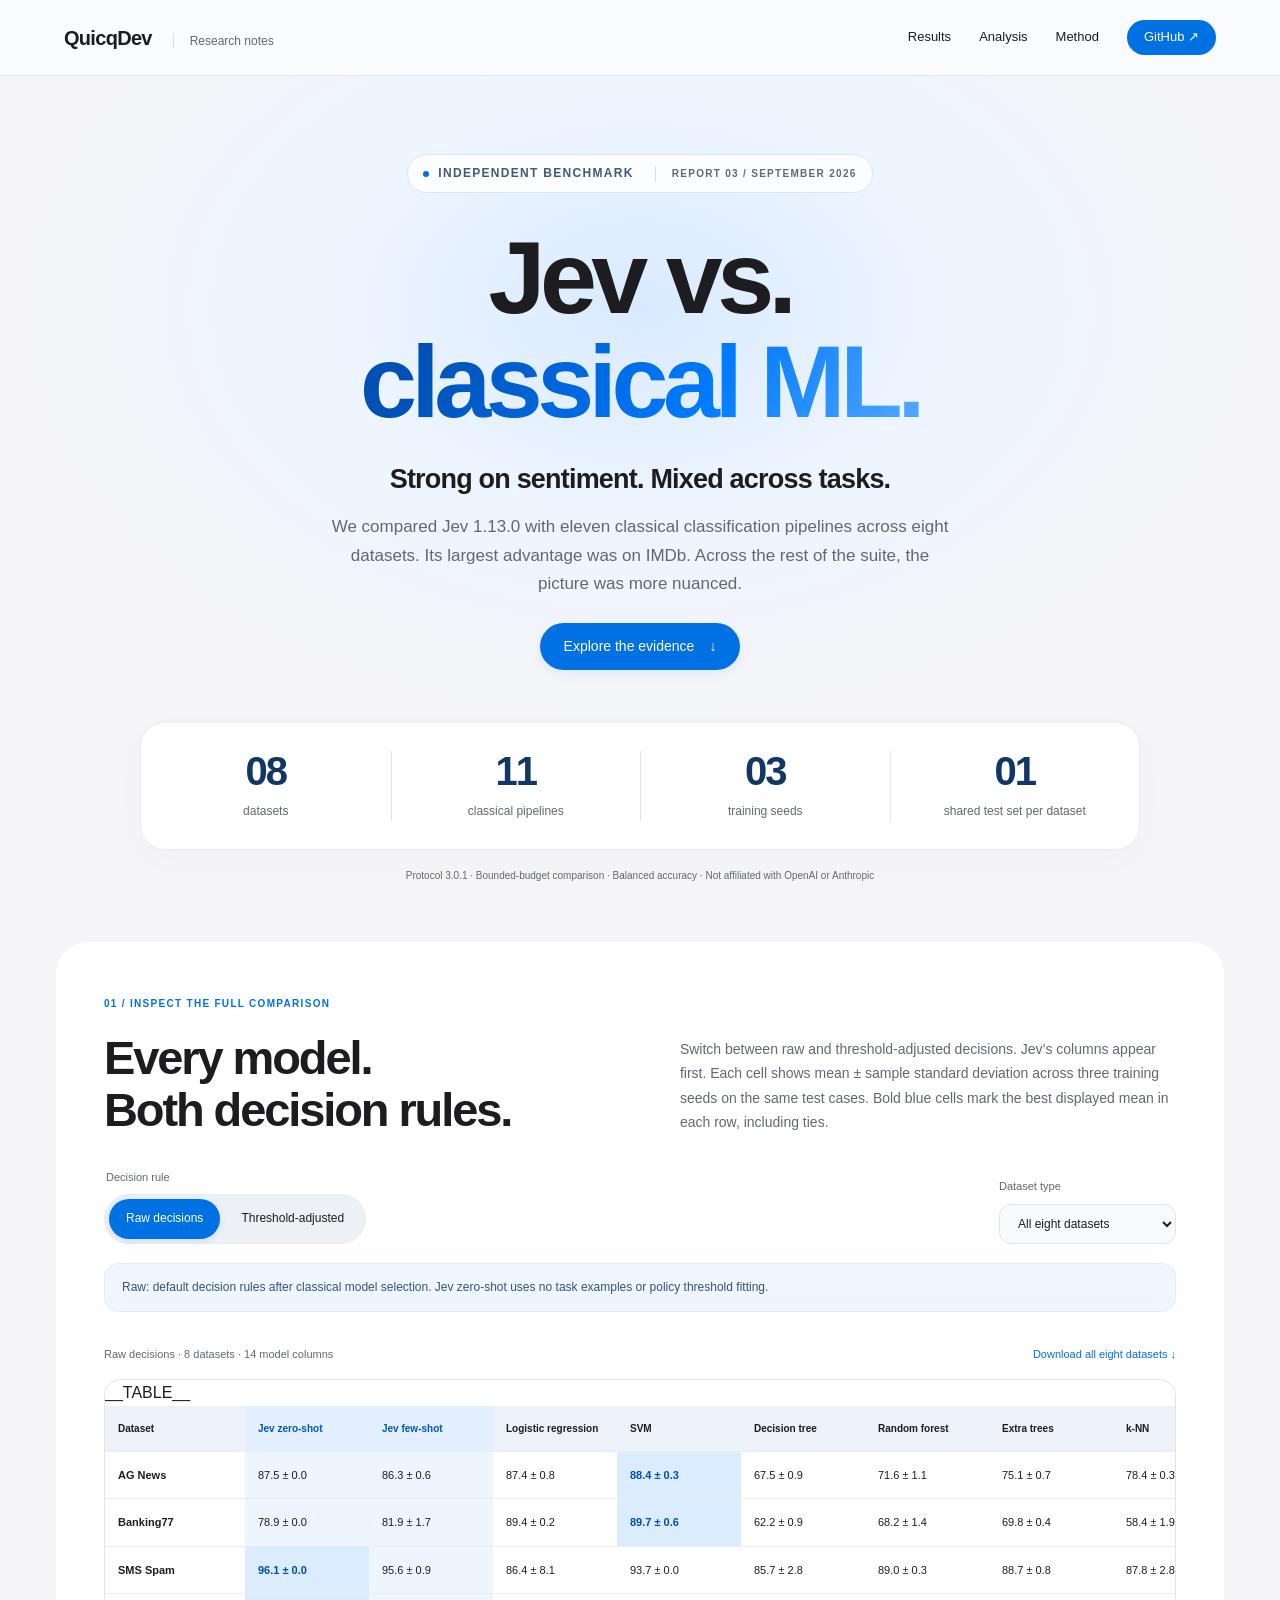
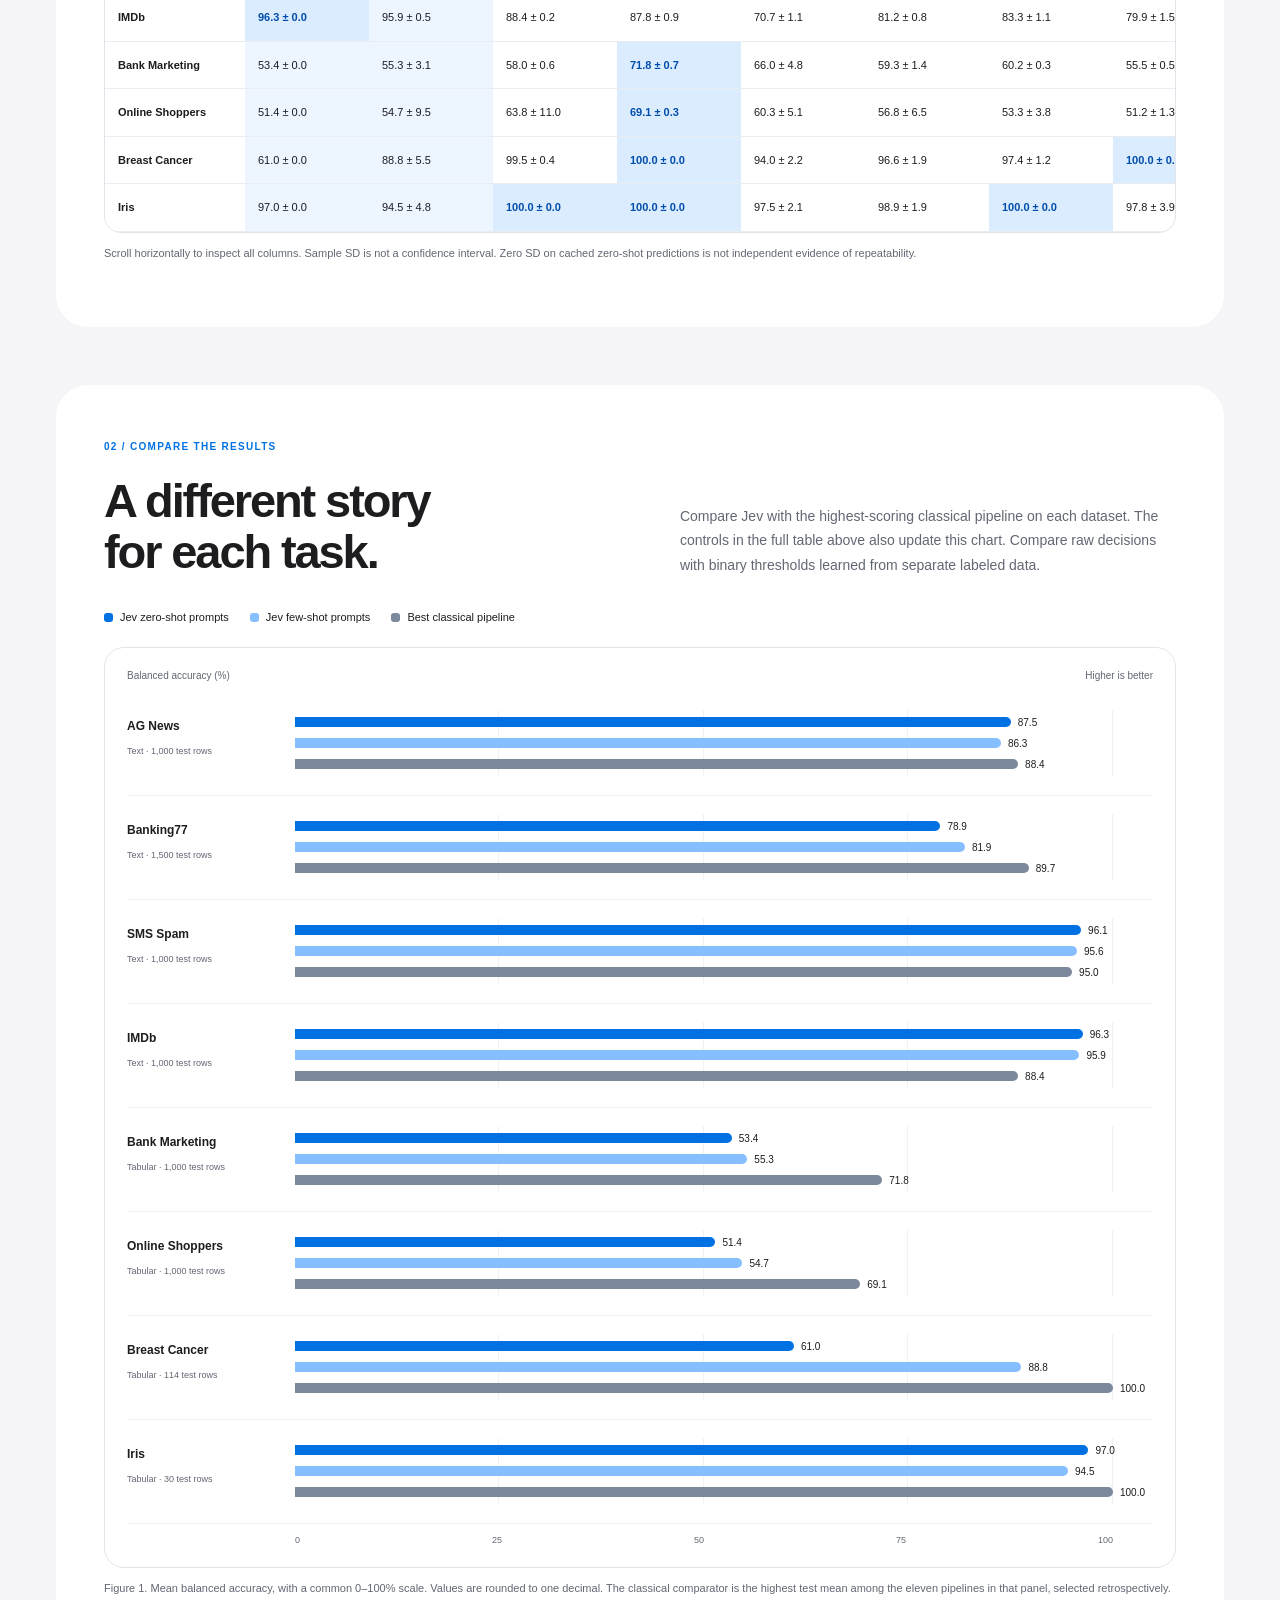
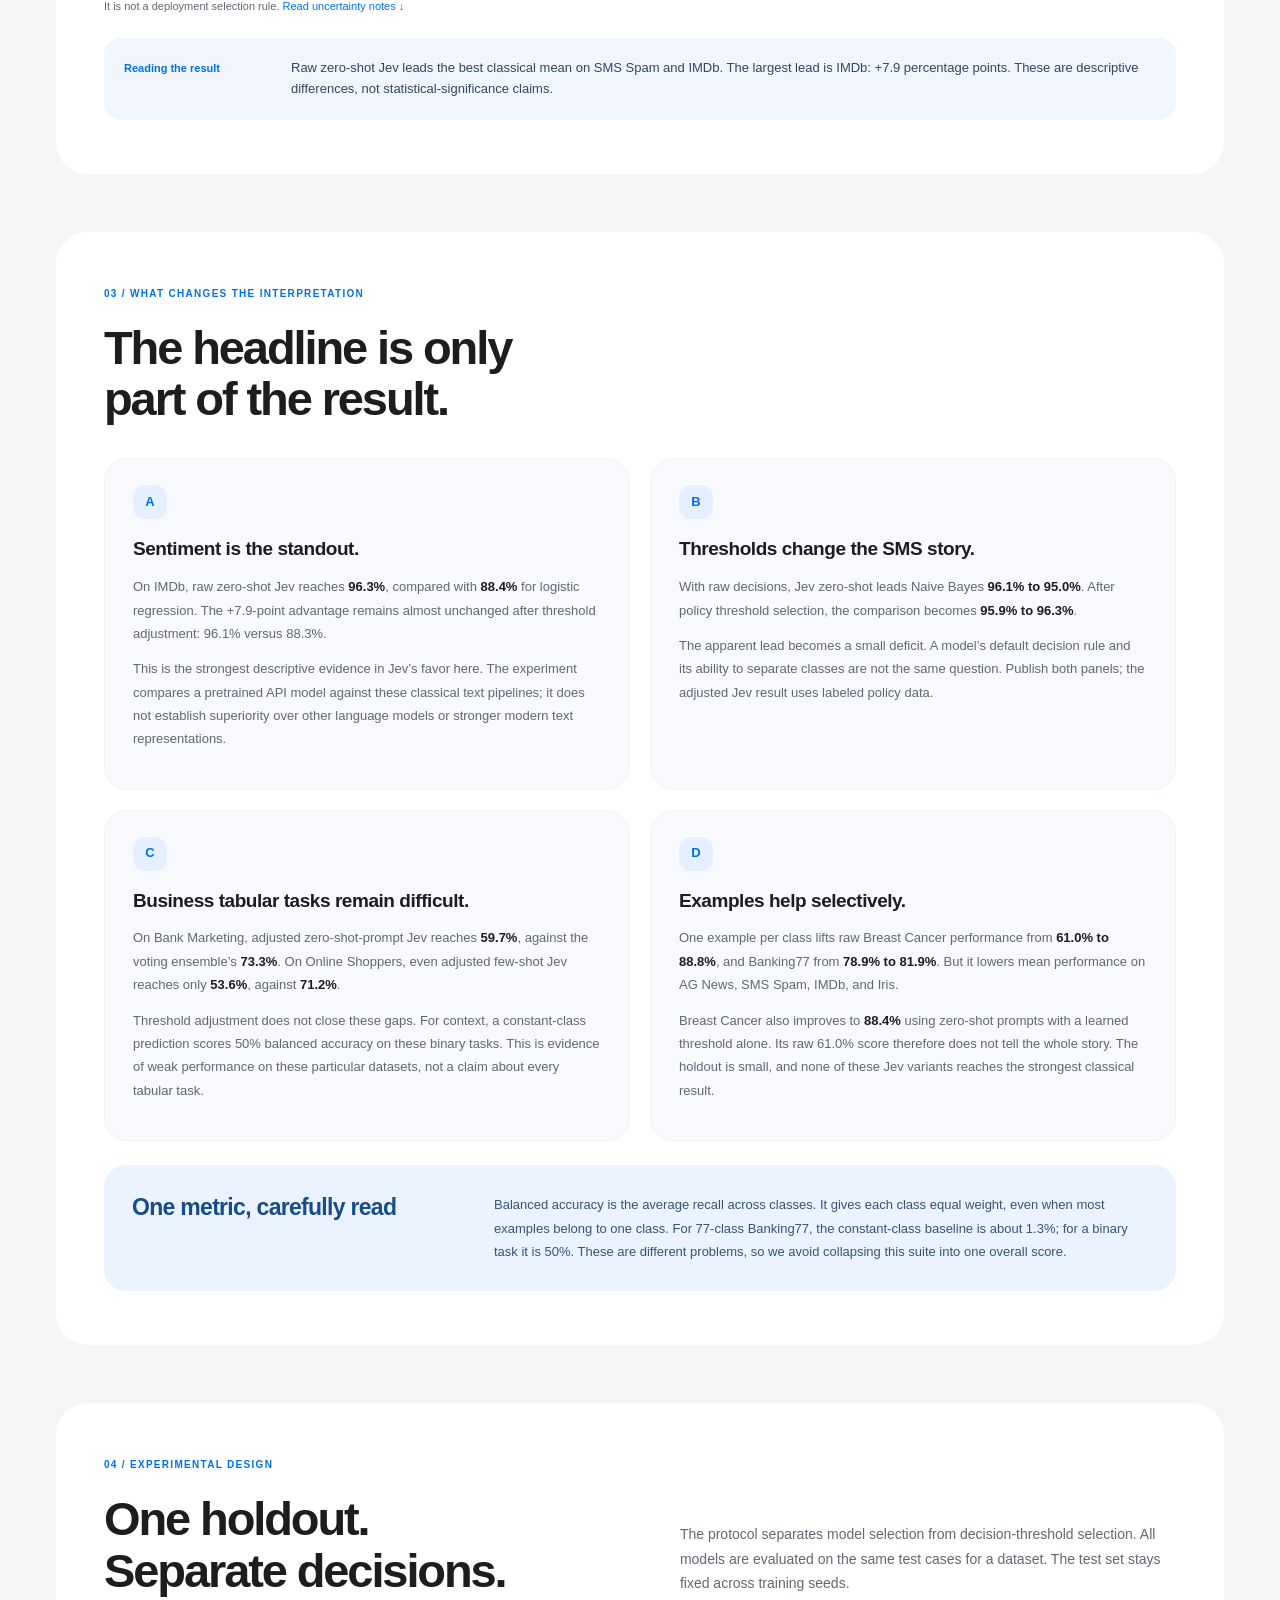
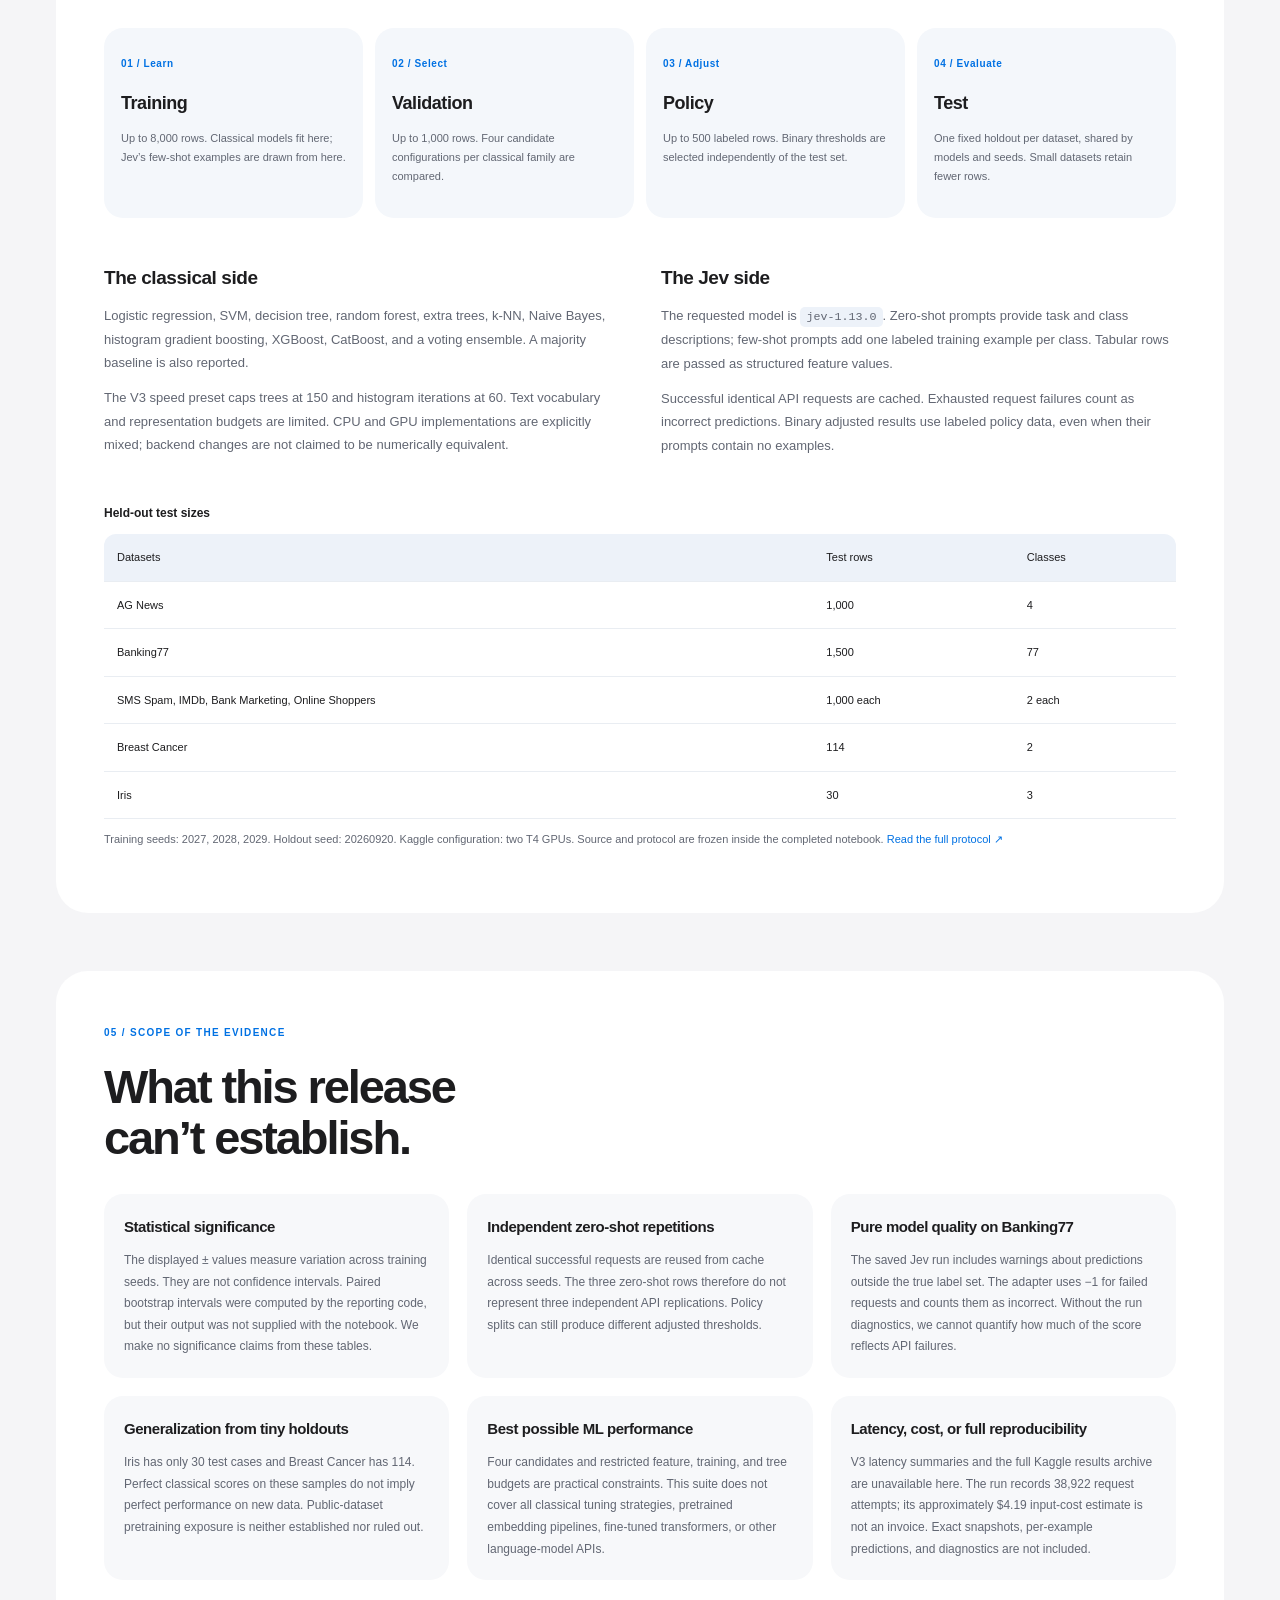
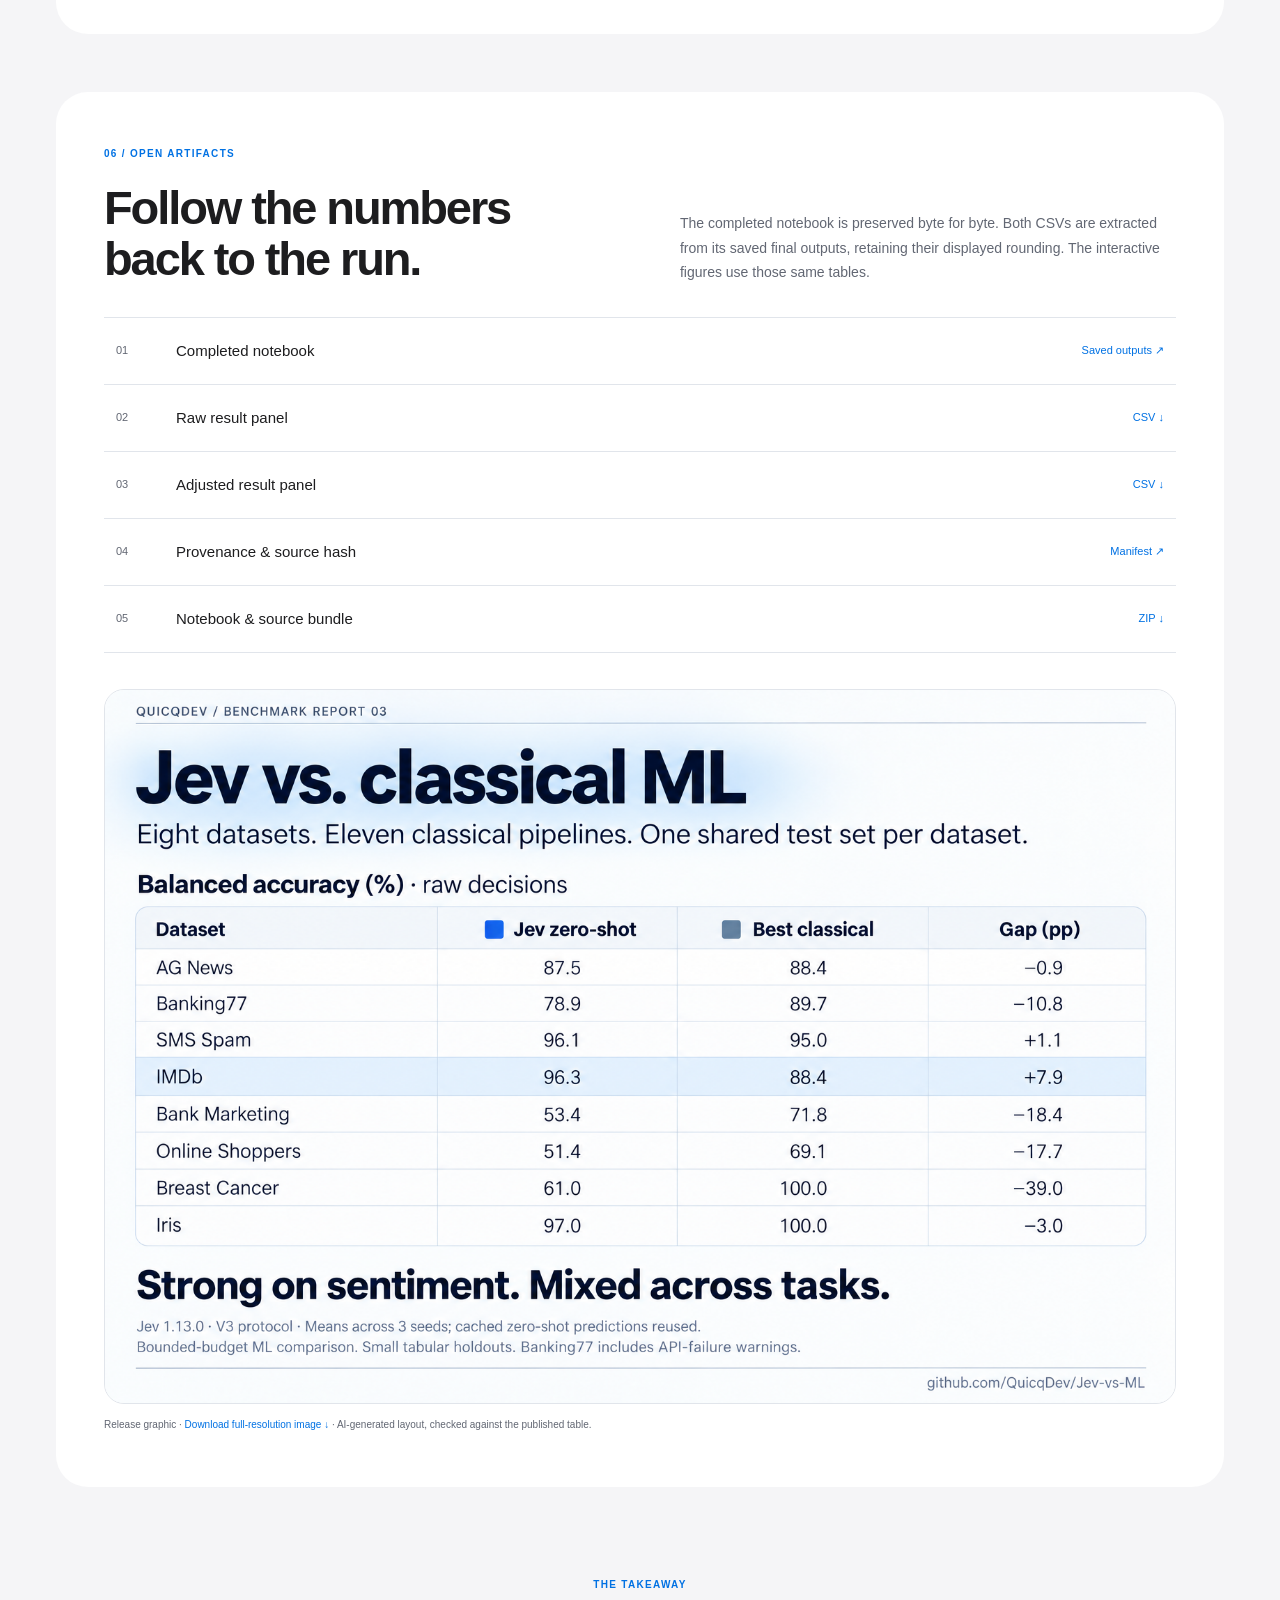
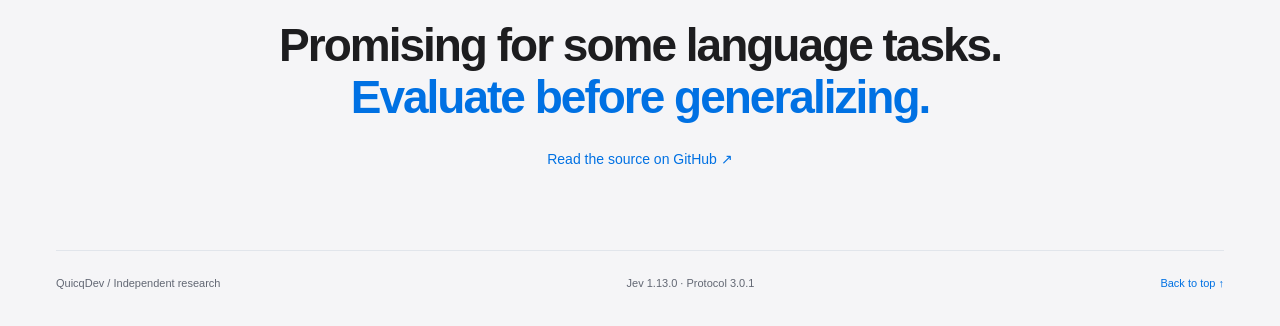
==== commit 9fe2103c: "Lead report with full benchmark table and Jev-first columns" ====
--- a/docs/report.template.html
+++ b/docs/report.template.html
@@ -10,33 +10,33 @@
 <script defer src="assets/data.js"></script><script defer src="assets/report.js"></script>
 </head>
 <body>
-<a class="skip" href="#results">Skip to results</a>
-<header class="masthead"><a class="wordmark" href="#">QuicqDev <span>Research notes</span></a><nav aria-label="Main"><a href="#results">Results</a><a href="#analysis">Analysis</a><a href="#method">Method</a><a href="https://github.com/QuicqDev/Jev-vs-ML">GitHub ↗</a></nav></header>
+<a class="skip" href="#full-results">Skip to results</a>
+<header class="masthead"><a class="wordmark" href="#">QuicqDev <span>Research notes</span></a><nav aria-label="Main"><a href="#full-results">Results</a><a href="#analysis">Analysis</a><a href="#method">Method</a><a href="https://github.com/QuicqDev/Jev-vs-ML">GitHub ↗</a></nav></header>
 <main>
 <section class="hero" aria-labelledby="title"><div class="eyebrow"><span class="dot"></span> Independent benchmark <span class="issue">Report 03 / September 2026</span></div>
 <h1 id="title">Jev vs.<br><em>classical ML.</em></h1>
-<div class="hero-bottom"><p class="dek">Strong on sentiment. <br>Mixed across tasks.</p><div class="intro"><p>We compared Jev 1.13.0 with eleven classical classification pipelines across eight datasets. Its largest advantage was on IMDb. Across the rest of the suite, the picture was more nuanced.</p><a class="text-link" href="#results">Explore the evidence <span>↓</span></a></div></div>
+<div class="hero-bottom"><p class="dek">Strong on sentiment. <br>Mixed across tasks.</p><div class="intro"><p>We compared Jev 1.13.0 with eleven classical classification pipelines across eight datasets. Its largest advantage was on IMDb. Across the rest of the suite, the picture was more nuanced.</p><a class="text-link" href="#full-results">Explore the evidence <span>↓</span></a></div></div>
 <div class="facts"><div><strong>08</strong><span>datasets</span></div><div><strong>11</strong><span>classical pipelines</span></div><div><strong>03</strong><span>training seeds</span></div><div><strong>01</strong><span>shared test set per dataset</span></div></div>
 <p class="margin-note">Protocol 3.0.1 · Bounded-budget comparison · Balanced accuracy · Not affiliated with OpenAI or Anthropic</p></section>
-<section id="results" class="section"><div class="section-label">01 / The results</div><div class="section-heading"><h2>A different story<br>for each task.</h2><p>Compare Jev with the highest-scoring classical pipeline on each dataset. Start with raw decisions, then see what changes when binary thresholds are learned from separate labeled data.</p></div>
+<section id="full-results" class="section"><div class="section-label">01 / Inspect the full comparison</div><div class="section-heading"><h2>Every model.<br>Both decision rules.</h2><p>Switch between raw and threshold-adjusted decisions. Jev’s columns appear first. Each cell shows mean ± sample standard deviation across three training seeds on the same test cases. Bold blue cells mark the best displayed mean in each row, including ties.</p></div>
 <div class="controls"><fieldset><legend>Decision rule</legend><div class="segmented"><label><input type="radio" name="panel" value="raw" checked><span>Raw decisions</span></label><label><input type="radio" name="panel" value="adjusted"><span>Threshold-adjusted</span></label></div></fieldset><label class="filter">Dataset type<select id="dataset-filter"><option value="all">All eight datasets</option><option value="text">Text classification</option><option value="tabular">Tabular classification</option></select></label></div>
 <p id="panel-note" class="context" aria-live="polite">Raw: default decision rules after classical model selection. Jev zero-shot uses no task examples or policy threshold fitting.</p>
+<div class="table-toolbar"><span id="table-panel">Raw decisions · 14 model columns</span><a id="csv-download" href="data/raw_balanced_accuracy.csv" download>Download this panel ↓</a></div>
+<div class="table-scroll" role="region" aria-label="Full benchmark scores; scroll horizontally" tabindex="0"><table id="full-table">__TABLE__</table></div><p class="figure-note">Scroll horizontally to inspect all columns. Sample SD is not a confidence interval. Zero SD on cached zero-shot predictions is not independent evidence of repeatability.</p>
+</section>
+<section id="results" class="section"><div class="section-label">02 / Compare the results</div><div class="section-heading"><h2>A different story<br>for each task.</h2><p>Compare Jev with the highest-scoring classical pipeline on each dataset. The controls in the full table above also update this chart. Compare raw decisions with binary thresholds learned from separate labeled data.</p></div>
 <div class="legend"><span><i class="zero"></i>Jev zero-shot prompts</span><span><i class="few"></i>Jev few-shot prompts</span><span><i class="classic"></i>Best classical pipeline</span></div>
 <div class="chart-shell"><div class="chart-head"><span>Balanced accuracy (%)</span><span>Higher is better</span></div><div id="comparison-chart">__CHART__</div></div>
 <p class="figure-note">Figure 1. Mean balanced accuracy, with a common 0–100% scale. Values are rounded to one decimal. The classical comparator is the highest test mean among the eleven pipelines in that panel, selected retrospectively. It is not a deployment selection rule. <a href="#limits">Read uncertainty notes ↓</a></p>
 <div class="takeaway"><span>Reading the result</span><p id="result-takeaway" aria-live="polite">Raw zero-shot Jev leads the best classical mean on IMDb and SMS Spam. The largest lead is IMDb: +7.9 percentage points. These are descriptive differences, not statistical-significance claims.</p></div>
 <noscript><p class="context">The raw chart and complete raw table are available without JavaScript. Enable JavaScript to switch panels, or download the adjusted CSV below.</p></noscript>
 </section>
-<section id="analysis" class="section"><div class="section-label">02 / What changes the interpretation</div><h2>The headline is only<br>part of the result.</h2>
+<section id="analysis" class="section"><div class="section-label">03 / What changes the interpretation</div><h2>The headline is only<br>part of the result.</h2>
 <div class="analysis-grid"><article><div class="article-number">A</div><h3>Sentiment is the standout.</h3><p>On IMDb, raw zero-shot Jev reaches <strong>96.3%</strong>, compared with <strong>88.4%</strong> for logistic regression. The +7.9-point advantage remains almost unchanged after threshold adjustment: 96.1% versus 88.3%.</p><p>This is the strongest descriptive evidence in Jev’s favor here. The experiment compares a pretrained API model against these classical text pipelines; it does not establish superiority over other language models or stronger modern text representations.</p></article>
 <article><div class="article-number">B</div><h3>Thresholds change the SMS story.</h3><p>With raw decisions, Jev zero-shot leads Naive Bayes <strong>96.1% to 95.0%</strong>. After policy threshold selection, the comparison becomes <strong>95.9% to 96.3%</strong>.</p><p>The apparent lead becomes a small deficit. A model’s default decision rule and its ability to separate classes are not the same question. Publish both panels; the adjusted Jev result uses labeled policy data.</p></article>
 <article><div class="article-number">C</div><h3>Business tabular tasks remain difficult.</h3><p>On Bank Marketing, adjusted zero-shot-prompt Jev reaches <strong>59.7%</strong>, against the voting ensemble’s <strong>73.3%</strong>. On Online Shoppers, even adjusted few-shot Jev reaches only <strong>53.6%</strong>, against <strong>71.2%</strong>.</p><p>Threshold adjustment does not close these gaps. For context, a constant-class prediction scores 50% balanced accuracy on these binary tasks. This is evidence of weak performance on these particular datasets, not a claim about every tabular task.</p></article>
 <article><div class="article-number">D</div><h3>Examples help selectively.</h3><p>One example per class lifts raw Breast Cancer performance from <strong>61.0% to 88.8%</strong>, and Banking77 from <strong>78.9% to 81.9%</strong>. But it lowers mean performance on AG News, SMS Spam, IMDb, and Iris.</p><p>Breast Cancer also improves to <strong>88.4%</strong> using zero-shot prompts with a learned threshold alone. Its raw 61.0% score therefore does not tell the whole story. The holdout is small, and none of these Jev variants reaches the strongest classical result.</p></article></div>
 <div class="editorial-note"><span>One metric, carefully read</span><p>Balanced accuracy is the average recall across classes. It gives each class equal weight, even when most examples belong to one class. For 77-class Banking77, the constant-class baseline is about 1.3%; for a binary task it is 50%. These are different problems, so we avoid collapsing this suite into one overall score.</p></div>
-</section>
-<section id="full-results" class="section"><div class="section-label">03 / Inspect the full comparison</div><div class="section-heading"><h2>Every model.<br>Both decision rules.</h2><p>Use the decision-rule control above to update this table. Each cell shows mean ± sample standard deviation across three training seeds on the same test cases. Bold cells mark the highest displayed mean in each row.</p></div>
-<div class="table-toolbar"><span id="table-panel">Raw decisions · 14 model columns</span><a id="csv-download" href="data/raw_balanced_accuracy.csv" download>Download this panel ↓</a></div>
-<div class="table-scroll" role="region" aria-label="Full benchmark scores; scroll horizontally" tabindex="0"><table id="full-table">__TABLE__</table></div><p class="figure-note">Scroll horizontally to inspect all columns. Sample SD is not a confidence interval. Zero SD on cached zero-shot predictions is not independent evidence of repeatability.</p>
 </section>
 <section id="method" class="section"><div class="section-label">04 / Experimental design</div><div class="section-heading"><h2>One holdout.<br>Separate decisions.</h2><p>The protocol separates model selection from decision-threshold selection. All models are evaluated on the same test cases for a dataset. The test set stays fixed across training seeds.</p></div>
 <div class="method-flow"><div><span>01 / Learn</span><h3>Training</h3><p>Up to 8,000 rows. Classical models fit here; Jev’s few-shot examples are drawn from here.</p></div><div><span>02 / Select</span><h3>Validation</h3><p>Up to 1,000 rows. Four candidate configurations per classical family are compared.</p></div><div><span>03 / Adjust</span><h3>Policy</h3><p>Up to 500 labeled rows. Binary thresholds are selected independently of the test set.</p></div><div><span>04 / Evaluate</span><h3>Test</h3><p>One fixed holdout per dataset, shared by models and seeds. Small datasets retain fewer rows.</p></div></div>
--- a/docs/assets/report.css
+++ b/docs/assets/report.css
@@ -1 +1,2 @@
 :root{--paper:#f5f5f7;--ink:#1d1d1f;--muted:#626773;--line:#e1e5eb;--accent:#0071e3;--few:#85bfff;--slate:#7c889b;--wash:#f0f5fb}*{box-sizing:border-box}html{scroll-behavior:smooth;scroll-padding-top:95px}body{margin:0;background:var(--paper);color:var(--ink);font:16px/1.6 -apple-system,BlinkMacSystemFont,'Segoe UI',Helvetica,Arial,sans-serif;-webkit-font-smoothing:antialiased}a{color:var(--accent);text-decoration:none}a:hover{text-decoration:underline}input,select{font:inherit}a:focus-visible,input:focus-visible+span,select:focus-visible,[tabindex]:focus-visible{outline:3px solid #0071e3;outline-offset:4px}.skip{position:fixed;top:-90px;left:20px;background:var(--ink);color:white;padding:12px;z-index:50}.skip:focus{top:12px}.masthead{height:76px;position:sticky;top:0;z-index:20;display:flex;align-items:center;justify-content:space-between;padding:0 max(40px,calc((100vw - 1152px)/2));background:rgba(250,252,255,.84);backdrop-filter:blur(24px) saturate(180%);border-bottom:1px solid rgba(210,218,228,.65)}.wordmark{font-size:20px;letter-spacing:-.7px;font-weight:700;color:var(--ink)}.wordmark:hover{text-decoration:none}.wordmark span{font-size:12px;font-weight:400;letter-spacing:0;border-left:1px solid #d4dbe5;padding-left:16px;margin-left:16px;color:var(--muted)}nav{display:flex;align-items:center;gap:28px;font-size:13px}nav a{color:var(--ink)}nav a:last-child{background:var(--accent);color:white;padding:7px 17px;border-radius:22px}main{max-width:1280px;margin:auto;padding:0 56px}.hero{text-align:center;padding:78px 0 0;position:relative;isolation:isolate}.hero:before{content:'';position:absolute;z-index:-1;left:-56px;right:-56px;top:0;height:660px;background:radial-gradient(ellipse at 50% 35%,#d9eaff 0%,#eef5ff 35%,transparent 70%);pointer-events:none}.eyebrow,.section-label{font-size:12px;font-weight:600;letter-spacing:1.3px;text-transform:uppercase}.hero .eyebrow{display:inline-flex;align-items:center;gap:9px;background:rgba(255,255,255,.85);border:1px solid #dbe7f5;border-radius:30px;padding:9px 15px;color:#435975}.dot{height:6px;width:6px;border-radius:50%;background:var(--accent)}.issue{font-size:10px;color:var(--muted);margin-left:12px;padding-left:16px;border-left:1px solid #d5e1ef}h1{font-size:clamp(70px,8vw,108px);line-height:1.01;font-weight:700;letter-spacing:-5.5px;margin:33px 0 28px}h1 em{font-style:normal;background:linear-gradient(120deg,#0050b5 12%,#007aff 62%,#56aaff);color:var(--accent);background-clip:text;-webkit-background-clip:text;-webkit-text-fill-color:transparent}.hero-bottom{max-width:680px;margin:auto}.dek{font-size:27px;line-height:1.35;letter-spacing:-.8px;font-weight:600;margin:0 0 16px}.dek br{display:none}.dek br:after{content:' '}.intro{font-size:17px;color:var(--muted);line-height:1.65;max-width:620px;margin:auto}.intro p{margin:0 0 25px}.text-link{display:inline-flex;align-items:center;gap:15px;font-size:14px;color:var(--accent)}.intro .text-link{background:var(--accent);color:white;padding:12px 24px;border-radius:28px;box-shadow:0 4px 12px #0071e314}.intro .text-link:hover{text-decoration:none;background:#0077ed}.facts{display:grid;grid-template-columns:repeat(4,1fr);background:white;border-radius:25px;margin:52px auto 0;padding:28px 0;box-shadow:0 8px 35px #23395d05;border:1px solid #e8edf4;max-width:1000px}.facts div{padding:0 18px;border-left:1px solid var(--line)}.facts div:first-child{border:0}.facts strong{font-size:40px;line-height:1;font-weight:600;letter-spacing:-2px;display:block;color:#123765}.facts span{font-size:12px;color:var(--muted);display:block;margin-top:11px}.margin-note,.figure-note{color:var(--muted);font-size:12px;line-height:1.65}.margin-note{margin:18px 0 0;font-size:10px}.section{padding:54px 48px;background:#fff;border-radius:32px;margin:58px 0}.section-label{color:var(--accent);margin-bottom:20px;font-size:10px}h2{font-size:47px;letter-spacing:-2.1px;line-height:1.09;font-weight:650;margin:0}.section-heading{display:grid;grid-template-columns:1.05fr 1fr;gap:55px;align-items:end;margin-bottom:32px}.section-heading>p{font-size:14px;color:var(--muted);margin:0;line-height:1.75}.controls{display:flex;justify-content:space-between;align-items:end;gap:20px;margin-top:34px}fieldset{border:0;padding:0;margin:0}legend,.filter{font-size:11px;color:var(--muted)}legend{margin-bottom:8px}.segmented{display:flex;gap:4px;background:#edf0f5;border:1px solid #e9edf3;border-radius:28px;padding:4px}.segmented label{cursor:pointer;position:relative}.segmented input{position:absolute;opacity:0;width:1px;height:1px}.segmented span{display:block;padding:10px 17px;font-size:12px;border-radius:24px;transition:background .18s,color .18s}.segmented input:checked+span{background:var(--accent);color:white;box-shadow:0 2px 7px #0071e322}.filter{display:flex;flex-direction:column;gap:8px}.filter select{background:#f8fafc;color:var(--ink);border:1px solid var(--line);padding:11px 30px 11px 14px;border-radius:12px;font-size:12px}.context{background:#f0f6ff;border:1px solid #e0ecfc;border-radius:14px;padding:14px 17px;font-size:12px;line-height:1.65;color:#355573;margin:19px 0}.legend{display:flex;flex-wrap:wrap;gap:21px;margin:26px 0 20px;font-size:11px}.legend span{display:flex;align-items:center;gap:7px}.legend i{width:9px;height:9px;border-radius:3px}.zero{background:var(--accent)}.few{background:var(--few)}.classic{background:var(--slate)}.chart-shell{border:1px solid var(--line);border-radius:20px;padding:20px 22px}.chart-head{display:flex;justify-content:space-between;color:var(--muted);font-size:10px;margin-bottom:8px}.chart-row{display:grid;grid-template-columns:148px 1fr;gap:20px;border-bottom:1px solid #edf0f4;padding:18px 0}.chart-label{padding-top:7px}.chart-label strong{display:block;font-size:12px;font-weight:600}.chart-label small{font-size:9px;color:var(--muted)}.bars{padding-right:40px;background:repeating-linear-gradient(to right,transparent 0,transparent calc(25% - 1px),#eef1f5 calc(25% - 1px),#eef1f5 25%);background-origin:content-box;background-clip:content-box}.bar-line{height:17px;position:relative;margin:4px 0}.bar{position:absolute;left:0;top:3px;width:var(--value);height:10px;border-radius:0 5px 5px 0}.bar-line .value{position:absolute;left:var(--value);padding-left:7px;font-size:10px;line-height:17px;font-variant-numeric:tabular-nums}.axis{display:flex;justify-content:space-between;margin-left:168px;margin-right:40px;padding-top:9px;font-size:9px;color:var(--muted)}.figure-note{font-size:11px}.takeaway{display:grid;grid-template-columns:145px 1fr;gap:22px;margin-top:23px;padding:20px;background:#f1f6fd;border-radius:17px}.takeaway>span{font-size:11px;color:var(--accent);font-weight:600;padding-top:2px}.takeaway p{font-size:13px;margin:0;color:#33465d}.analysis-grid{display:grid;grid-template-columns:1fr 1fr;gap:20px;margin-top:34px}.analysis-grid article{background:#f7f9fc;border:1px solid #edf1f6;border-radius:23px;padding:26px 28px}.article-number{display:flex;align-items:center;justify-content:center;background:#e4efff;border-radius:12px;width:34px;height:34px;color:var(--accent);font-weight:600;font-size:13px}h3{font-size:19px;letter-spacing:-.45px;line-height:1.35;font-weight:600;margin:17px 0 13px}.analysis-grid p,.method-details p,.limits-grid p{font-size:13px;color:var(--muted);line-height:1.8;margin:12px 0}.analysis-grid strong{font-weight:600;color:var(--ink)}.editorial-note{display:grid;grid-template-columns:1fr 2fr;gap:35px;margin-top:24px;padding:28px;background:#eaf3ff;border-radius:22px}.editorial-note span{font-size:23px;font-weight:600;line-height:1.3;letter-spacing:-.7px;color:#164d88}.editorial-note p{font-size:13px;color:#355573;margin:0;line-height:1.8}.table-toolbar{display:flex;justify-content:space-between;gap:20px;padding:15px 0;font-size:11px;color:var(--muted)}.table-scroll{overflow:auto;max-height:660px;border:1px solid var(--line);border-radius:17px}table{width:100%;border-collapse:separate;border-spacing:0;font-size:11px;line-height:1.5;font-variant-numeric:tabular-nums;text-align:left}th,td{padding:15px 13px;border-bottom:1px solid #e9edf2}#full-table th,#full-table td{min-width:124px;white-space:nowrap}#full-table thead th{background:#edf2f9;position:sticky;top:0;z-index:2;font-weight:600;white-space:normal;font-size:10px}#full-table tr>:first-child{position:sticky;left:0;background:white;min-width:140px;z-index:1}#full-table thead tr>:first-child{z-index:3;background:#edf2f9}#full-table .jev-cell{background:#edf5ff}#full-table td.best{font-weight:700;color:#005bb8;text-decoration:underline;text-underline-offset:4px}.method-flow{display:grid;grid-template-columns:repeat(4,1fr);gap:12px;margin:30px 0}.method-flow>div{padding:21px 17px;background:#f4f7fb;border-radius:19px}.method-flow span{font-size:10px;letter-spacing:.6px;color:var(--accent);font-weight:600}.method-flow h3{font-size:18px}.method-flow p{font-size:11px;color:var(--muted);line-height:1.75}.method-details{display:grid;grid-template-columns:1fr 1fr;gap:42px}.small-table{margin-top:23px}.small-table caption{text-align:left;font-size:12px;padding:12px 0;font-weight:600}.small-table th{font-weight:500}.small-table thead{background:#edf2f9}.small-table thead th:first-child{border-radius:12px 0 0 0}.small-table thead th:last-child{border-radius:0 12px 0 0}.limits-grid{display:grid;grid-template-columns:repeat(3,1fr);gap:18px;margin-top:30px}.limits-grid article{background:#f7f8fa;border-radius:19px;padding:20px}.limits-grid h3{font-size:15px;margin-top:3px}.limits-grid p{font-size:12px;margin-bottom:0}code{font-size:.9em;background:#edf2f9;padding:3px 6px;border-radius:5px}.artifact-links{border-top:1px solid var(--line)}.artifact-links a{display:grid;grid-template-columns:40px 1fr auto;align-items:center;gap:20px;padding:21px 12px;border-bottom:1px solid var(--line);color:var(--ink);transition:background .2s}.artifact-links a:hover{background:#f3f8ff;text-decoration:none}.artifact-links strong{font-size:15px;font-weight:500}.artifact-links span{font-size:11px;color:var(--muted)}.artifact-links a>span:last-child{color:var(--accent)}.release-figure{margin:36px 0 0}.release-figure img{display:block;width:100%;height:auto;border-radius:20px;border:1px solid var(--line)}figcaption{font-size:10px;color:var(--muted);margin-top:13px}.closing{text-align:center;padding:25px 0 78px}.closing .eyebrow{color:var(--accent);font-size:10px}.closing p{font-size:46px;letter-spacing:-2px;line-height:1.14;font-weight:650;margin:23px 0}.closing em{font-style:normal;color:var(--accent)}footer{max-width:1168px;margin:auto;display:flex;justify-content:space-between;gap:20px;border-top:1px solid var(--line);padding:24px 0 34px;font-size:11px;color:var(--muted)}.sr-only{position:absolute;width:1px;height:1px;padding:0;margin:-1px;overflow:hidden;clip:rect(0,0,0,0);white-space:nowrap;border:0}@media(min-width:1500px){main{max-width:1360px}}@media(max-width:1000px){main{padding:0 30px}.section{padding:40px 30px}.section-heading{gap:30px}h2{font-size:40px}.limits-grid{grid-template-columns:1fr 1fr}.wordmark span{display:none}.hero:before{left:-30px;right:-30px}.analysis-grid article{padding:23px}.method-flow{grid-template-columns:1fr 1fr}footer{margin:0 30px}.chart-row{grid-template-columns:125px 1fr;gap:16px}.axis{margin-left:141px}}@media(max-width:600px){html{scroll-padding-top:85px}.masthead{padding:0 21px;height:64px}.wordmark{font-size:19px}nav{gap:18px;font-size:11px}nav a:nth-child(2),nav a:nth-child(3){display:none}nav a:last-child{padding:6px 13px}main{padding:0 16px}.hero{padding-top:46px}.hero:before{left:-16px;right:-16px;height:560px}.hero .eyebrow{font-size:9px;letter-spacing:.8px;padding:7px 11px}.issue{display:none}h1{font-size:clamp(52px,13vw,77px);letter-spacing:-3px;margin:27px 0 22px;line-height:1.06}.dek{font-size:21px;letter-spacing:-.6px;margin-bottom:14px}.dek br{display:block}.intro{font-size:14px;padding:0 13px;line-height:1.7}.intro .text-link{font-size:13px;padding:11px 23px}.facts{grid-template-columns:1fr 1fr;margin-top:34px;padding:9px 0;border-radius:23px}.facts div{padding:16px 10px}.facts div:nth-child(3){border:0}.facts strong{font-size:34px}.facts span{font-size:10px;margin-top:8px}.margin-note{font-size:9px;margin:15px 8px 0}.section{margin:32px 0;padding:30px 20px;border-radius:26px}.section-label{font-size:9px;margin-bottom:18px}h2{font-size:35px;letter-spacing:-1.5px}.section-heading{grid-template-columns:1fr;gap:20px;margin-bottom:23px}.section-heading>p{font-size:13px}.controls{flex-direction:column;align-items:stretch;gap:14px;margin-top:24px}.segmented{display:flex;justify-content:center}.segmented label{flex:1;text-align:center}.segmented span{padding:10px 7px;font-size:11px}.filter select{width:100%;font-size:12px}.context{padding:12px;font-size:10px;border-radius:12px}.legend{font-size:9px;gap:10px 13px;margin:20px 0 16px}.legend span{gap:5px}.chart-shell{padding:14px 10px;border-radius:16px;margin:0 -5px}.chart-head{font-size:9px}.chart-row{grid-template-columns:86px 1fr;gap:8px;padding:15px 0}.chart-label strong{font-size:10px;line-height:1.4}.chart-label small{font-size:8px;display:block;margin-top:4px}.bars{padding-right:30px}.bar-line .value{font-size:9px;padding-left:4px}.axis{margin-left:94px;margin-right:30px;font-size:8px}.takeaway{grid-template-columns:1fr;gap:8px;padding:16px}.takeaway p{font-size:12px}.figure-note{font-size:10px}.analysis-grid,.method-details,.limits-grid{grid-template-columns:1fr;gap:16px}.analysis-grid article{padding:23px}.analysis-grid p,.method-details p{font-size:13px}.editorial-note{grid-template-columns:1fr;gap:14px;padding:22px}.editorial-note span{font-size:22px}.table-toolbar{font-size:9px;gap:12px}.method-flow{gap:10px}.method-flow>div{padding:18px 13px;border-radius:16px}.method-flow h3{font-size:16px}.method-flow p{font-size:10px}.small-table table{font-size:10px}.small-table th,.small-table td{padding:11px 8px}.limits-grid article{padding:21px}.artifact-links a{grid-template-columns:20px 1fr auto;gap:8px;padding:19px 0}.artifact-links strong{font-size:12px}.artifact-links span{font-size:9px}.release-figure img{border-radius:12px}.closing{padding:20px 8px 45px}.closing p{font-size:31px;letter-spacing:-1.2px}.closing .text-link{font-size:13px}footer{margin:0 22px;flex-wrap:wrap;font-size:10px;padding-bottom:25px}}@media(prefers-reduced-motion:reduce){html{scroll-behavior:auto}*{transition:none!important}}@media print{.masthead{position:static}.masthead nav,.controls{display:none}.section{break-inside:avoid;margin:20px 0;padding:20px}.table-scroll{overflow:visible;max-height:none}.release-figure{display:none}body{background:white}}
+#full-table td.best{background:#dcecff;color:#004eac;text-decoration:none;font-weight:750}#full-table td.best strong{font-weight:750}#full-table thead th:nth-child(2),#full-table thead th:nth-child(3){color:#0058b5;background:#e3efff}
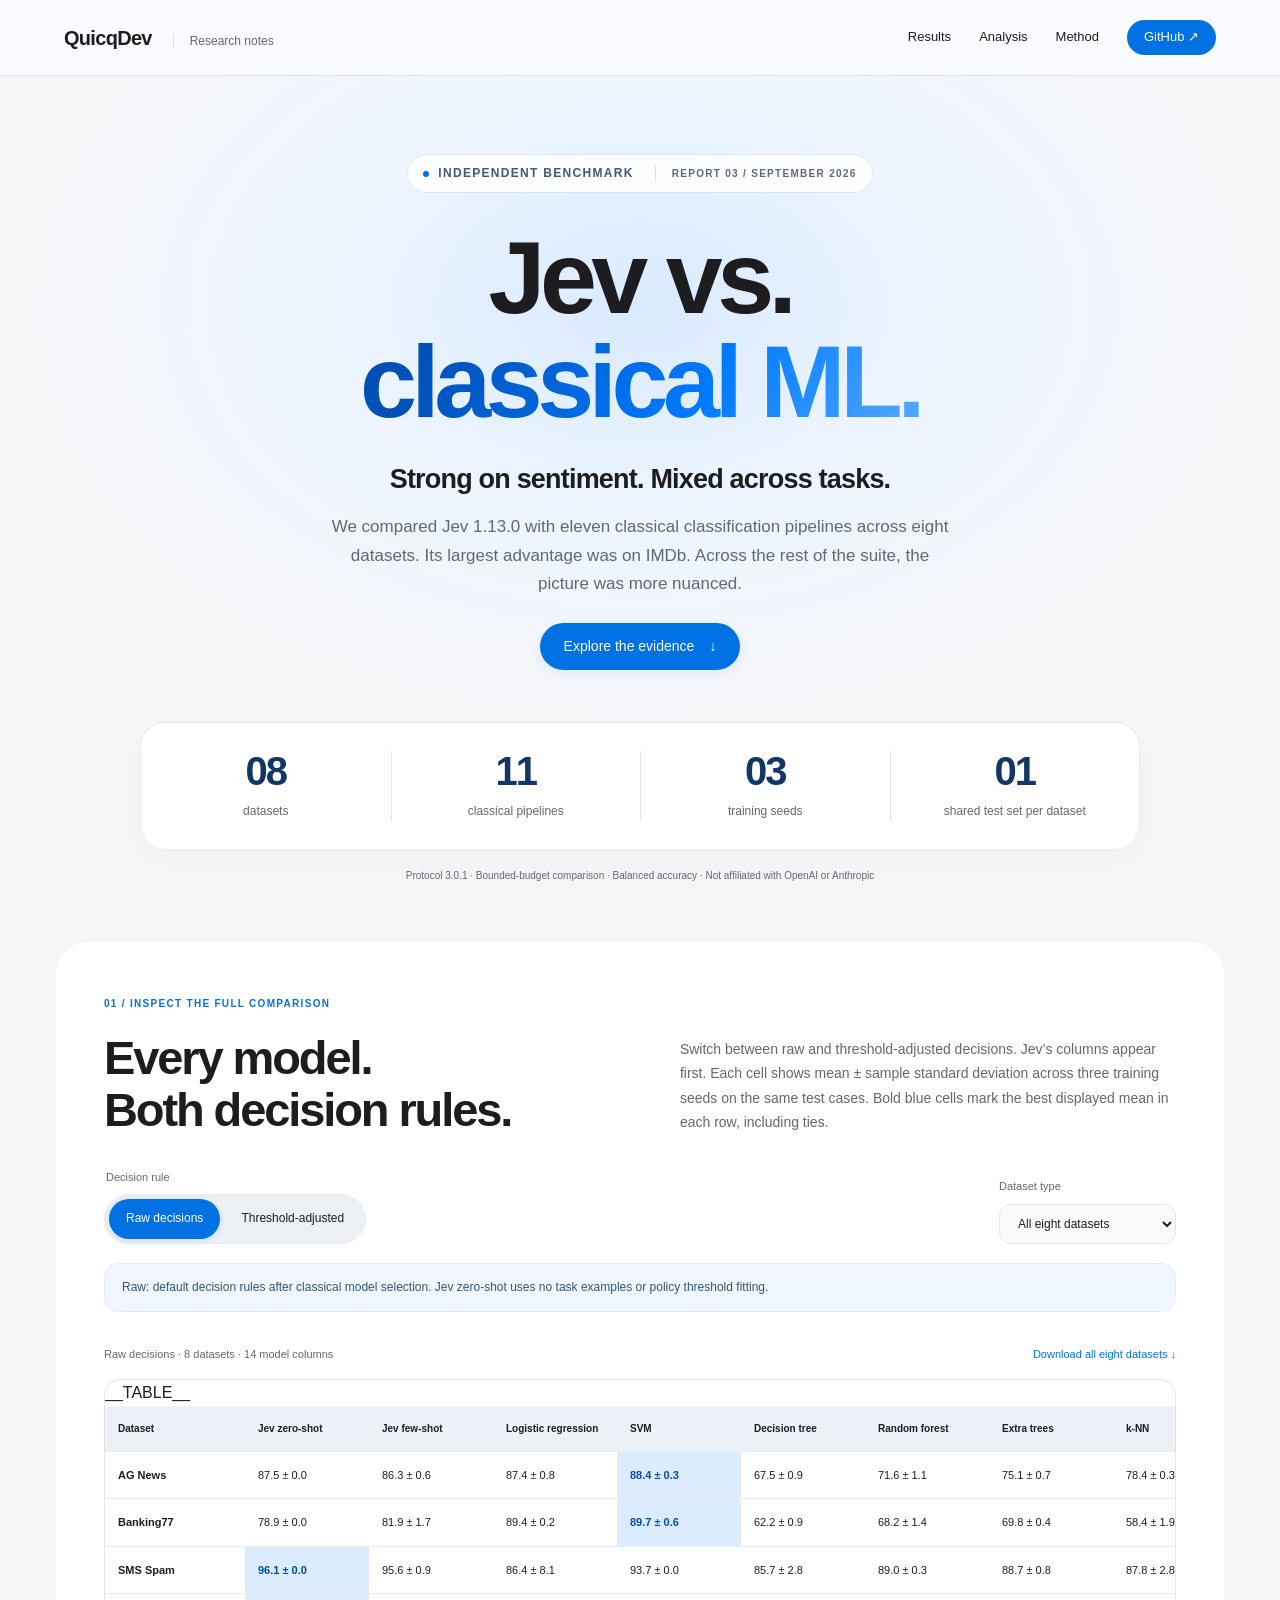
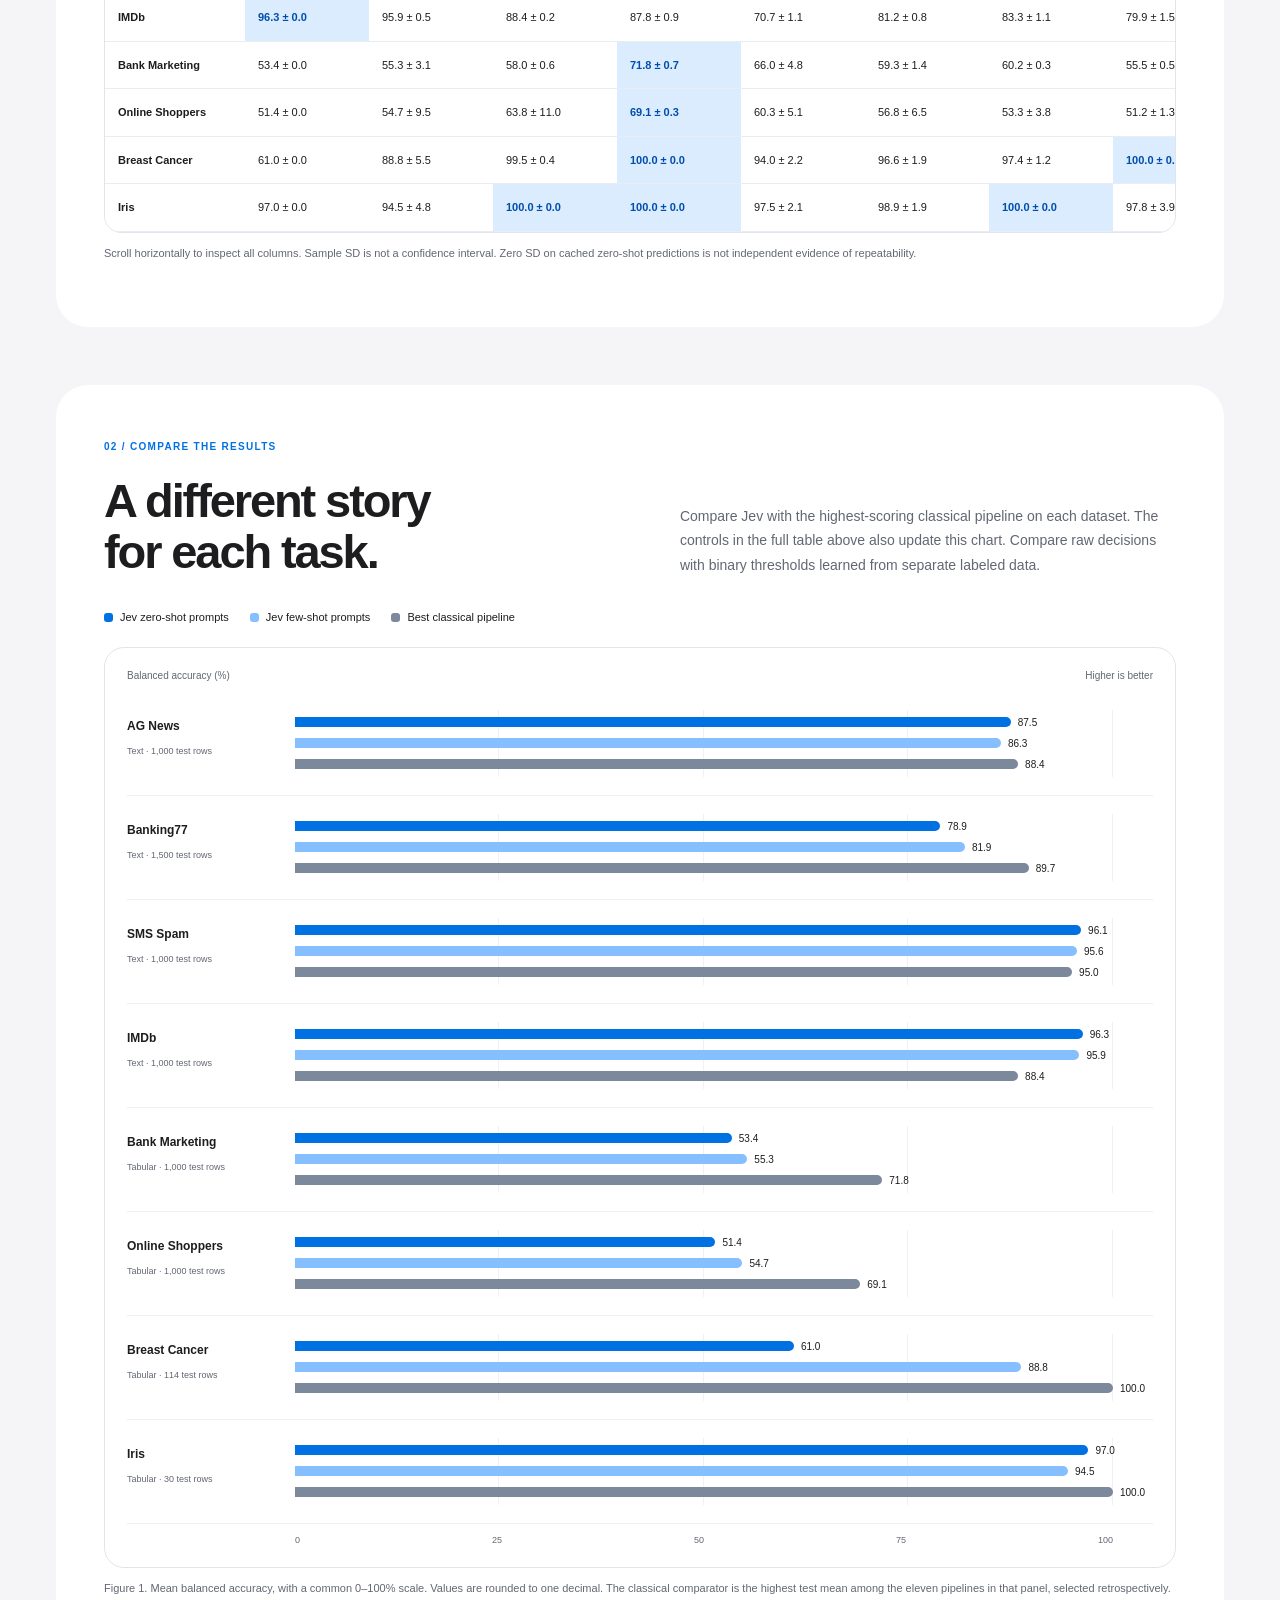
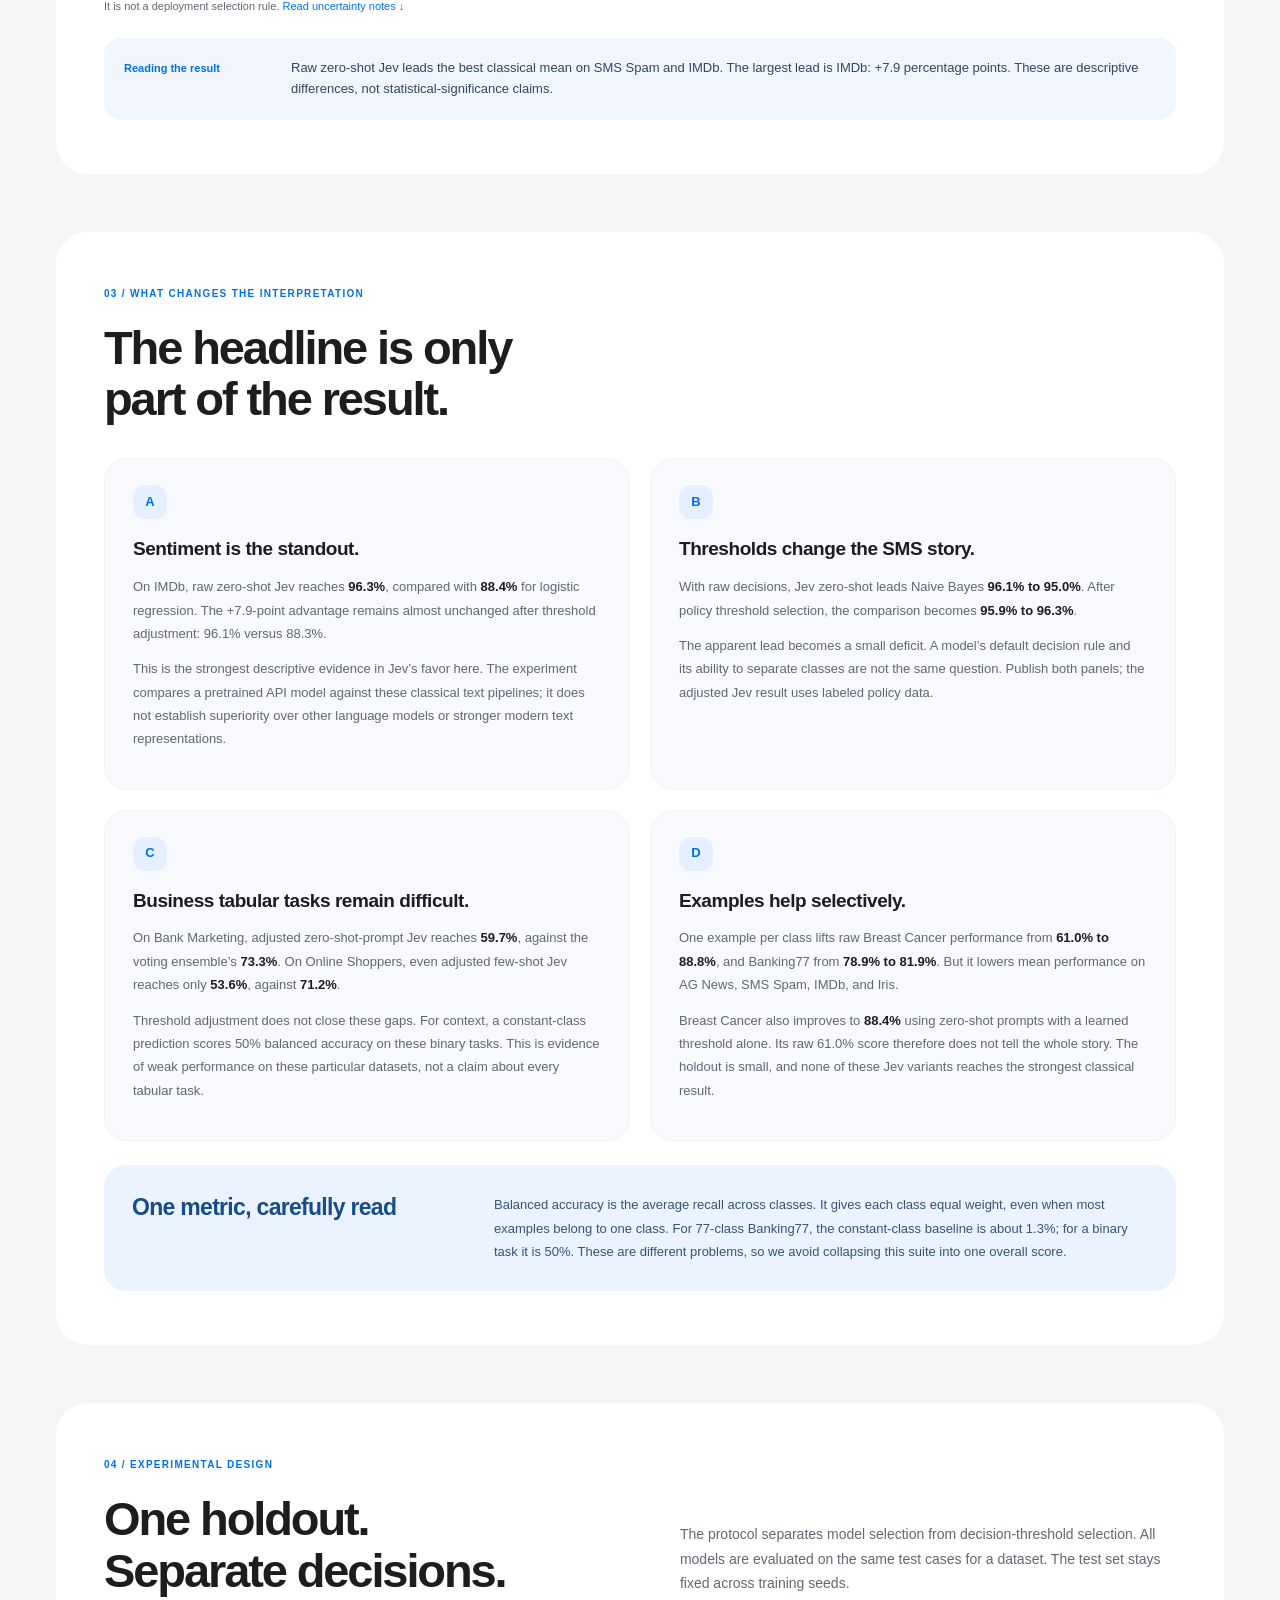
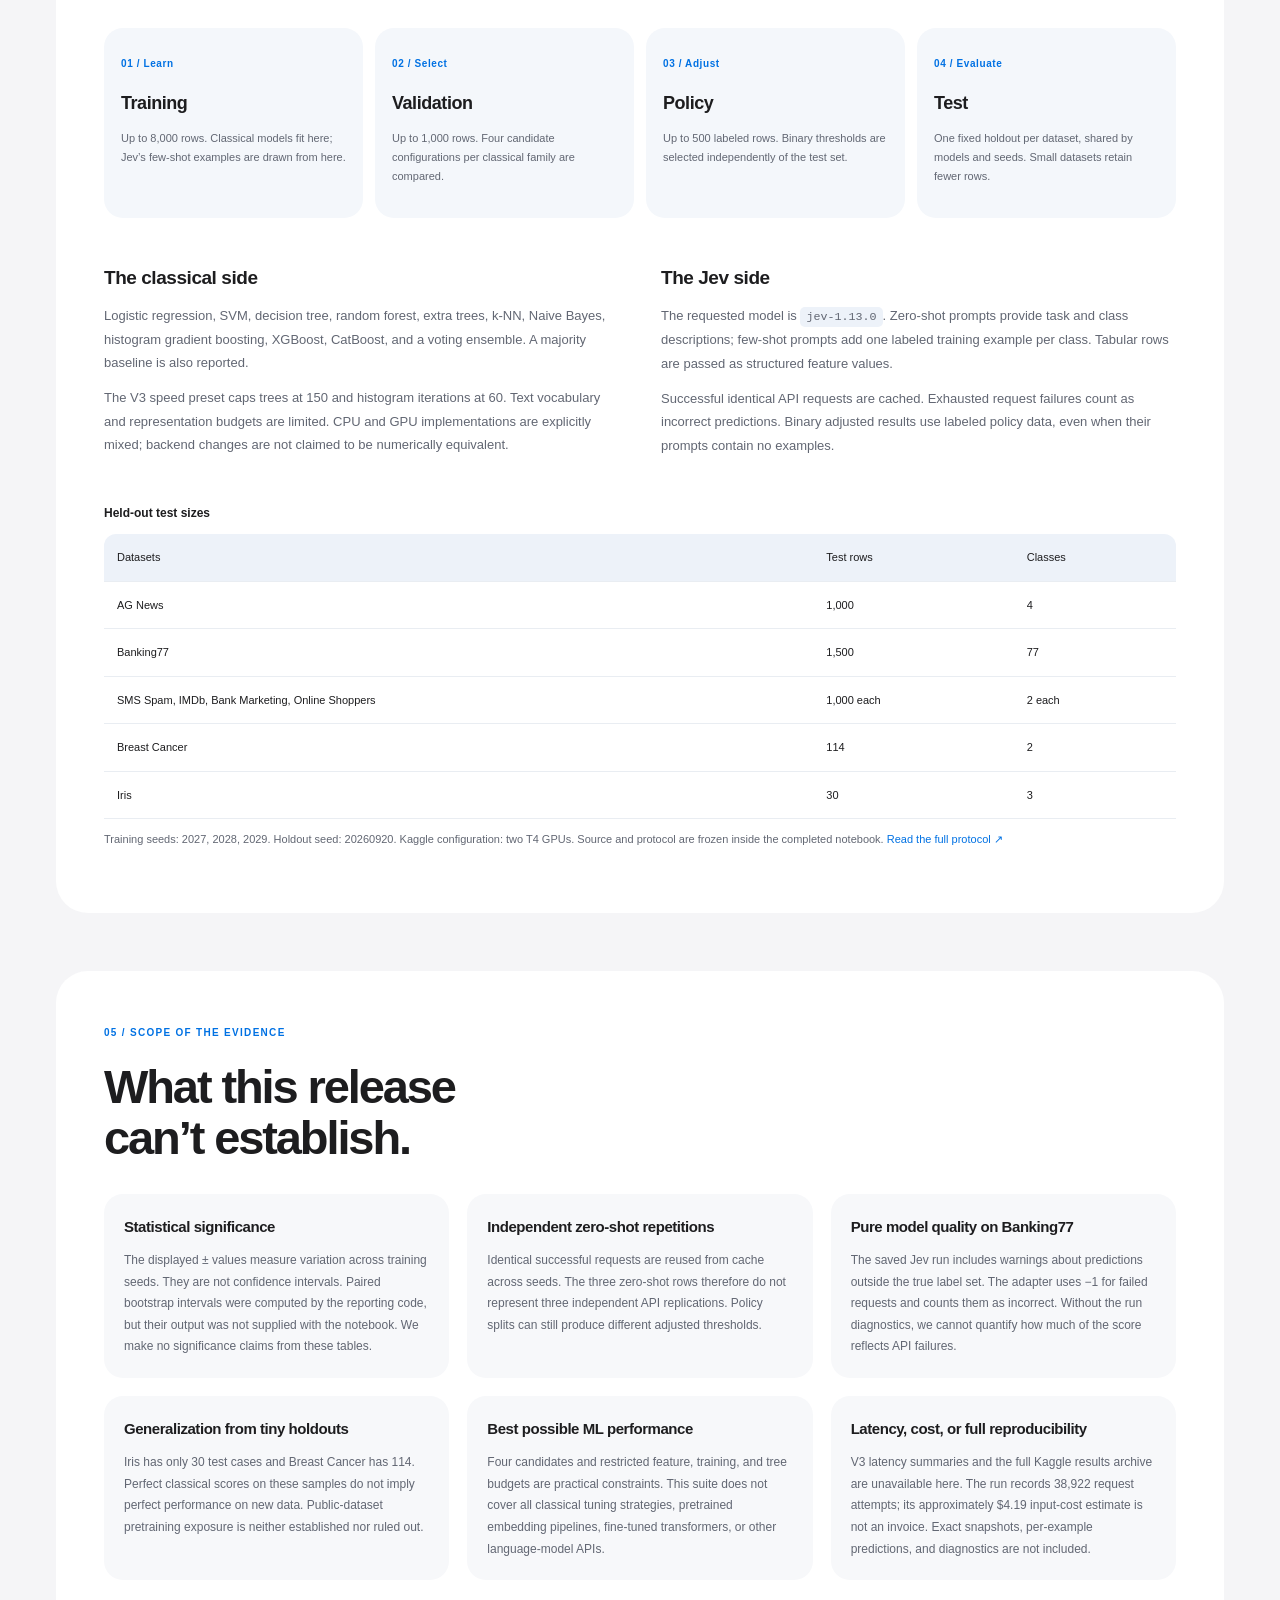
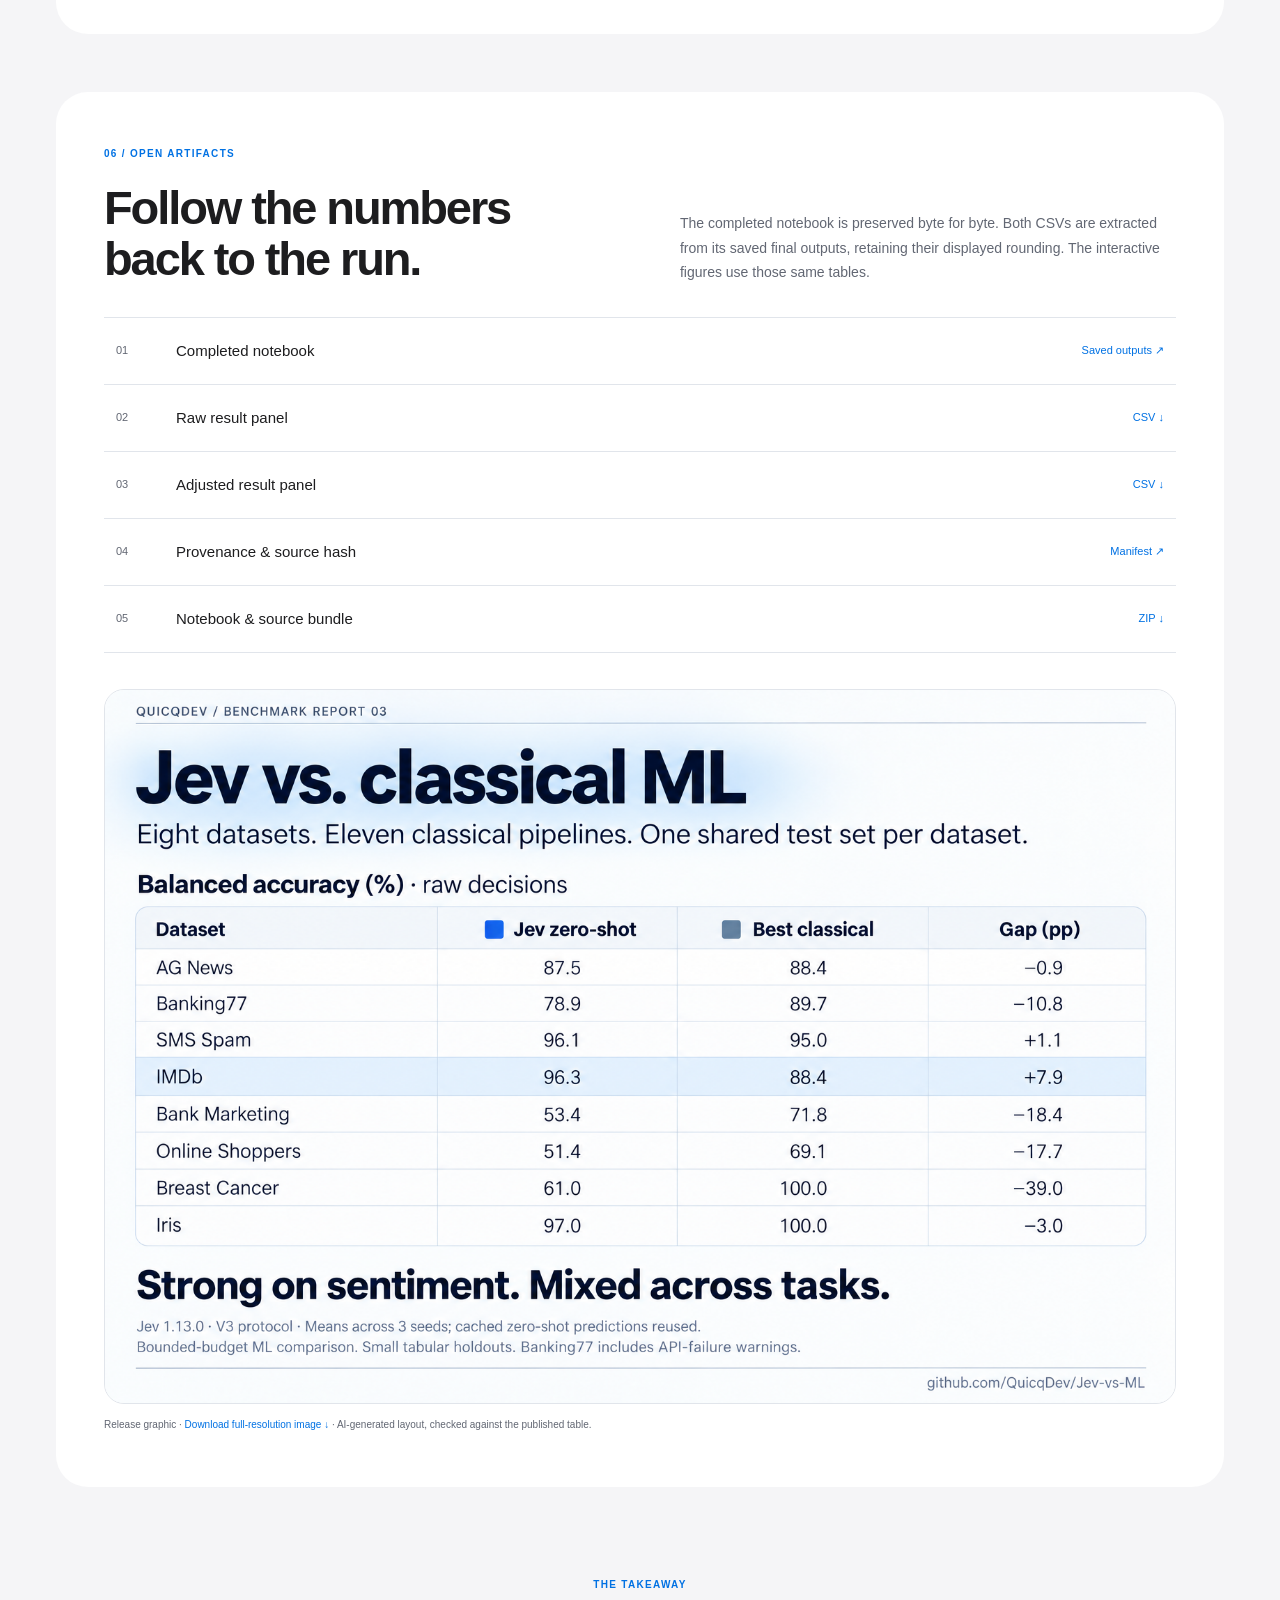
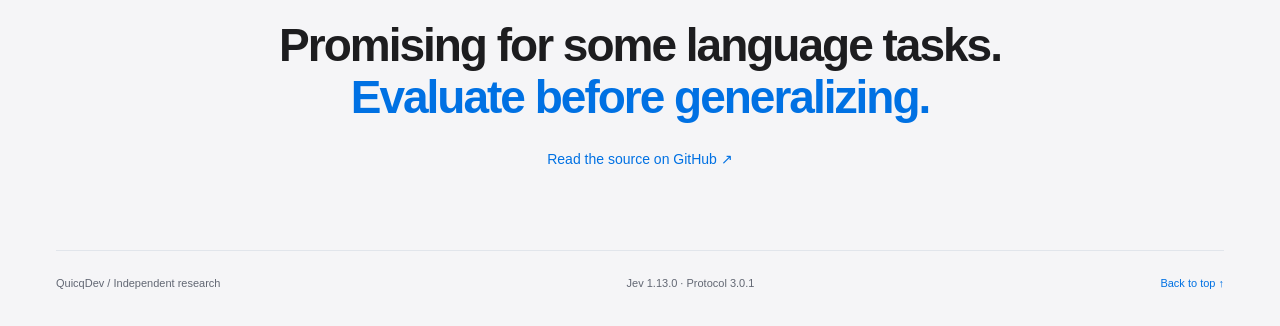
==== commit 869f69af: "refactor: organize benchmark sources and release artifacts Group notebooks, bundles, scripts, checks" ====
--- a/docs/report.template.html
+++ b/docs/report.template.html
@@ -42,11 +42,11 @@
 <div class="method-flow"><div><span>01 / Learn</span><h3>Training</h3><p>Up to 8,000 rows. Classical models fit here; Jev’s few-shot examples are drawn from here.</p></div><div><span>02 / Select</span><h3>Validation</h3><p>Up to 1,000 rows. Four candidate configurations per classical family are compared.</p></div><div><span>03 / Adjust</span><h3>Policy</h3><p>Up to 500 labeled rows. Binary thresholds are selected independently of the test set.</p></div><div><span>04 / Evaluate</span><h3>Test</h3><p>One fixed holdout per dataset, shared by models and seeds. Small datasets retain fewer rows.</p></div></div>
 <div class="method-details"><div><h3>The classical side</h3><p>Logistic regression, SVM, decision tree, random forest, extra trees, k-NN, Naive Bayes, histogram gradient boosting, XGBoost, CatBoost, and a voting ensemble. A majority baseline is also reported.</p><p>The V3 speed preset caps trees at 150 and histogram iterations at 60. Text vocabulary and representation budgets are limited. CPU and GPU implementations are explicitly mixed; backend changes are not claimed to be numerically equivalent.</p></div><div><h3>The Jev side</h3><p>The requested model is <code>jev-1.13.0</code>. Zero-shot prompts provide task and class descriptions; few-shot prompts add one labeled training example per class. Tabular rows are passed as structured feature values.</p><p>Successful identical API requests are cached. Exhausted request failures count as incorrect predictions. Binary adjusted results use labeled policy data, even when their prompts contain no examples.</p></div></div>
 <div class="small-table"><table><caption>Held-out test sizes</caption><thead><tr><th scope="col">Datasets</th><th scope="col">Test rows</th><th scope="col">Classes</th></tr></thead><tbody><tr><th scope="row">AG News</th><td>1,000</td><td>4</td></tr><tr><th scope="row">Banking77</th><td>1,500</td><td>77</td></tr><tr><th scope="row">SMS Spam, IMDb, Bank Marketing, Online Shoppers</th><td>1,000 each</td><td>2 each</td></tr><tr><th scope="row">Breast Cancer</th><td>114</td><td>2</td></tr><tr><th scope="row">Iris</th><td>30</td><td>3</td></tr></tbody></table></div>
-<p class="figure-note">Training seeds: 2027, 2028, 2029. Holdout seed: 20260920. Kaggle configuration: two T4 GPUs. Source and protocol are frozen inside the completed notebook. <a href="https://github.com/QuicqDev/Jev-vs-ML/blob/main/BENCHMARK_V3.md">Read the full protocol ↗</a></p>
+<p class="figure-note">Training seeds: 2027, 2028, 2029. Holdout seed: 20260920. Kaggle configuration: two T4 GPUs. Source and protocol are frozen inside the completed notebook. <a href="https://github.com/QuicqDev/Jev-vs-ML/blob/main/docs/protocols/BENCHMARK_V3.md">Read the full protocol ↗</a></p>
 </section>
 <section id="limits" class="section limitations"><div class="section-label">05 / Scope of the evidence</div><h2>What this release<br>can’t establish.</h2><div class="limits-grid"><article><h3>Statistical significance</h3><p>The displayed ± values measure variation across training seeds. They are not confidence intervals. Paired bootstrap intervals were computed by the reporting code, but their output was not supplied with the notebook. We make no significance claims from these tables.</p></article><article><h3>Independent zero-shot repetitions</h3><p>Identical successful requests are reused from cache across seeds. The three zero-shot rows therefore do not represent three independent API replications. Policy splits can still produce different adjusted thresholds.</p></article><article><h3>Pure model quality on Banking77</h3><p>The saved Jev run includes warnings about predictions outside the true label set. The adapter uses −1 for failed requests and counts them as incorrect. Without the run diagnostics, we cannot quantify how much of the score reflects API failures.</p></article><article><h3>Generalization from tiny holdouts</h3><p>Iris has only 30 test cases and Breast Cancer has 114. Perfect classical scores on these samples do not imply perfect performance on new data. Public-dataset pretraining exposure is neither established nor ruled out.</p></article><article><h3>Best possible ML performance</h3><p>Four candidates and restricted feature, training, and tree budgets are practical constraints. This suite does not cover all classical tuning strategies, pretrained embedding pipelines, fine-tuned transformers, or other language-model APIs.</p></article><article><h3>Latency, cost, or full reproducibility</h3><p>V3 latency summaries and the full Kaggle results archive are unavailable here. The run records 38,922 request attempts; its approximately $4.19 input-cost estimate is not an invoice. Exact snapshots, per-example predictions, and diagnostics are not included.</p></article></div></section>
 <section id="artifacts" class="section"><div class="section-label">06 / Open artifacts</div><div class="section-heading"><h2>Follow the numbers<br>back to the run.</h2><p>The completed notebook is preserved byte for byte. Both CSVs are extracted from its saved final outputs, retaining their displayed rounding. The interactive figures use those same tables.</p></div>
-<div class="artifact-links"><a href="https://github.com/QuicqDev/Jev-vs-ML/blob/main/jev_benchmark_v3.ipynb"><span>01</span><strong>Completed notebook</strong><span>Saved outputs ↗</span></a><a href="data/raw_balanced_accuracy.csv" download><span>02</span><strong>Raw result panel</strong><span>CSV ↓</span></a><a href="data/adjusted_balanced_accuracy.csv" download><span>03</span><strong>Adjusted result panel</strong><span>CSV ↓</span></a><a href="https://github.com/QuicqDev/Jev-vs-ML/blob/main/published_results/manifest.json"><span>04</span><strong>Provenance & source hash</strong><span>Manifest ↗</span></a><a href="https://github.com/QuicqDev/Jev-vs-ML/raw/refs/heads/main/jev_benchmark_v3_bundle.zip"><span>05</span><strong>Notebook & source bundle</strong><span>ZIP ↓</span></a></div>
+<div class="artifact-links"><a href="https://github.com/QuicqDev/Jev-vs-ML/blob/main/notebooks/jev_benchmark_v3.ipynb"><span>01</span><strong>Completed notebook</strong><span>Saved outputs ↗</span></a><a href="data/raw_balanced_accuracy.csv" download><span>02</span><strong>Raw result panel</strong><span>CSV ↓</span></a><a href="data/adjusted_balanced_accuracy.csv" download><span>03</span><strong>Adjusted result panel</strong><span>CSV ↓</span></a><a href="https://github.com/QuicqDev/Jev-vs-ML/blob/main/published_results/manifest.json"><span>04</span><strong>Provenance & source hash</strong><span>Manifest ↗</span></a><a href="https://github.com/QuicqDev/Jev-vs-ML/raw/refs/heads/main/bundles/jev_benchmark_v3_bundle.zip"><span>05</span><strong>Notebook & source bundle</strong><span>ZIP ↓</span></a></div>
 <figure class="release-figure"><a href="assets/benchmark-release-blue.png" download><img src="assets/benchmark-release-blue.png" alt="Raw balanced accuracy benchmark graphic for all eight datasets. Jev zero-shot leads on IMDb and SMS Spam; classical pipelines lead on the other six. Exact scores are available in the tables above." loading="lazy" width="1536" height="1024"></a><figcaption>Release graphic · <a href="assets/benchmark-release-blue.png" download>Download full-resolution image ↓</a> · AI-generated layout, checked against the published table.</figcaption></figure>
 </section>
 <section class="closing"><span class="eyebrow">The takeaway</span><p>Promising for some language tasks.<br><em>Evaluate before generalizing.</em></p><a class="text-link" href="https://github.com/QuicqDev/Jev-vs-ML">Read the source on GitHub ↗</a></section>
--- a/docs/assets/report.css
+++ b/docs/assets/report.css
@@ -1,2 +1,13 @@
-:root{--paper:#f5f5f7;--ink:#1d1d1f;--muted:#626773;--line:#e1e5eb;--accent:#0071e3;--few:#85bfff;--slate:#7c889b;--wash:#f0f5fb}*{box-sizing:border-box}html{scroll-behavior:smooth;scroll-padding-top:95px}body{margin:0;background:var(--paper);color:var(--ink);font:16px/1.6 -apple-system,BlinkMacSystemFont,'Segoe UI',Helvetica,Arial,sans-serif;-webkit-font-smoothing:antialiased}a{color:var(--accent);text-decoration:none}a:hover{text-decoration:underline}input,select{font:inherit}a:focus-visible,input:focus-visible+span,select:focus-visible,[tabindex]:focus-visible{outline:3px solid #0071e3;outline-offset:4px}.skip{position:fixed;top:-90px;left:20px;background:var(--ink);color:white;padding:12px;z-index:50}.skip:focus{top:12px}.masthead{height:76px;position:sticky;top:0;z-index:20;display:flex;align-items:center;justify-content:space-between;padding:0 max(40px,calc((100vw - 1152px)/2));background:rgba(250,252,255,.84);backdrop-filter:blur(24px) saturate(180%);border-bottom:1px solid rgba(210,218,228,.65)}.wordmark{font-size:20px;letter-spacing:-.7px;font-weight:700;color:var(--ink)}.wordmark:hover{text-decoration:none}.wordmark span{font-size:12px;font-weight:400;letter-spacing:0;border-left:1px solid #d4dbe5;padding-left:16px;margin-left:16px;color:var(--muted)}nav{display:flex;align-items:center;gap:28px;font-size:13px}nav a{color:var(--ink)}nav a:last-child{background:var(--accent);color:white;padding:7px 17px;border-radius:22px}main{max-width:1280px;margin:auto;padding:0 56px}.hero{text-align:center;padding:78px 0 0;position:relative;isolation:isolate}.hero:before{content:'';position:absolute;z-index:-1;left:-56px;right:-56px;top:0;height:660px;background:radial-gradient(ellipse at 50% 35%,#d9eaff 0%,#eef5ff 35%,transparent 70%);pointer-events:none}.eyebrow,.section-label{font-size:12px;font-weight:600;letter-spacing:1.3px;text-transform:uppercase}.hero .eyebrow{display:inline-flex;align-items:center;gap:9px;background:rgba(255,255,255,.85);border:1px solid #dbe7f5;border-radius:30px;padding:9px 15px;color:#435975}.dot{height:6px;width:6px;border-radius:50%;background:var(--accent)}.issue{font-size:10px;color:var(--muted);margin-left:12px;padding-left:16px;border-left:1px solid #d5e1ef}h1{font-size:clamp(70px,8vw,108px);line-height:1.01;font-weight:700;letter-spacing:-5.5px;margin:33px 0 28px}h1 em{font-style:normal;background:linear-gradient(120deg,#0050b5 12%,#007aff 62%,#56aaff);color:var(--accent);background-clip:text;-webkit-background-clip:text;-webkit-text-fill-color:transparent}.hero-bottom{max-width:680px;margin:auto}.dek{font-size:27px;line-height:1.35;letter-spacing:-.8px;font-weight:600;margin:0 0 16px}.dek br{display:none}.dek br:after{content:' '}.intro{font-size:17px;color:var(--muted);line-height:1.65;max-width:620px;margin:auto}.intro p{margin:0 0 25px}.text-link{display:inline-flex;align-items:center;gap:15px;font-size:14px;color:var(--accent)}.intro .text-link{background:var(--accent);color:white;padding:12px 24px;border-radius:28px;box-shadow:0 4px 12px #0071e314}.intro .text-link:hover{text-decoration:none;background:#0077ed}.facts{display:grid;grid-template-columns:repeat(4,1fr);background:white;border-radius:25px;margin:52px auto 0;padding:28px 0;box-shadow:0 8px 35px #23395d05;border:1px solid #e8edf4;max-width:1000px}.facts div{padding:0 18px;border-left:1px solid var(--line)}.facts div:first-child{border:0}.facts strong{font-size:40px;line-height:1;font-weight:600;letter-spacing:-2px;display:block;color:#123765}.facts span{font-size:12px;color:var(--muted);display:block;margin-top:11px}.margin-note,.figure-note{color:var(--muted);font-size:12px;line-height:1.65}.margin-note{margin:18px 0 0;font-size:10px}.section{padding:54px 48px;background:#fff;border-radius:32px;margin:58px 0}.section-label{color:var(--accent);margin-bottom:20px;font-size:10px}h2{font-size:47px;letter-spacing:-2.1px;line-height:1.09;font-weight:650;margin:0}.section-heading{display:grid;grid-template-columns:1.05fr 1fr;gap:55px;align-items:end;margin-bottom:32px}.section-heading>p{font-size:14px;color:var(--muted);margin:0;line-height:1.75}.controls{display:flex;justify-content:space-between;align-items:end;gap:20px;margin-top:34px}fieldset{border:0;padding:0;margin:0}legend,.filter{font-size:11px;color:var(--muted)}legend{margin-bottom:8px}.segmented{display:flex;gap:4px;background:#edf0f5;border:1px solid #e9edf3;border-radius:28px;padding:4px}.segmented label{cursor:pointer;position:relative}.segmented input{position:absolute;opacity:0;width:1px;height:1px}.segmented span{display:block;padding:10px 17px;font-size:12px;border-radius:24px;transition:background .18s,color .18s}.segmented input:checked+span{background:var(--accent);color:white;box-shadow:0 2px 7px #0071e322}.filter{display:flex;flex-direction:column;gap:8px}.filter select{background:#f8fafc;color:var(--ink);border:1px solid var(--line);padding:11px 30px 11px 14px;border-radius:12px;font-size:12px}.context{background:#f0f6ff;border:1px solid #e0ecfc;border-radius:14px;padding:14px 17px;font-size:12px;line-height:1.65;color:#355573;margin:19px 0}.legend{display:flex;flex-wrap:wrap;gap:21px;margin:26px 0 20px;font-size:11px}.legend span{display:flex;align-items:center;gap:7px}.legend i{width:9px;height:9px;border-radius:3px}.zero{background:var(--accent)}.few{background:var(--few)}.classic{background:var(--slate)}.chart-shell{border:1px solid var(--line);border-radius:20px;padding:20px 22px}.chart-head{display:flex;justify-content:space-between;color:var(--muted);font-size:10px;margin-bottom:8px}.chart-row{display:grid;grid-template-columns:148px 1fr;gap:20px;border-bottom:1px solid #edf0f4;padding:18px 0}.chart-label{padding-top:7px}.chart-label strong{display:block;font-size:12px;font-weight:600}.chart-label small{font-size:9px;color:var(--muted)}.bars{padding-right:40px;background:repeating-linear-gradient(to right,transparent 0,transparent calc(25% - 1px),#eef1f5 calc(25% - 1px),#eef1f5 25%);background-origin:content-box;background-clip:content-box}.bar-line{height:17px;position:relative;margin:4px 0}.bar{position:absolute;left:0;top:3px;width:var(--value);height:10px;border-radius:0 5px 5px 0}.bar-line .value{position:absolute;left:var(--value);padding-left:7px;font-size:10px;line-height:17px;font-variant-numeric:tabular-nums}.axis{display:flex;justify-content:space-between;margin-left:168px;margin-right:40px;padding-top:9px;font-size:9px;color:var(--muted)}.figure-note{font-size:11px}.takeaway{display:grid;grid-template-columns:145px 1fr;gap:22px;margin-top:23px;padding:20px;background:#f1f6fd;border-radius:17px}.takeaway>span{font-size:11px;color:var(--accent);font-weight:600;padding-top:2px}.takeaway p{font-size:13px;margin:0;color:#33465d}.analysis-grid{display:grid;grid-template-columns:1fr 1fr;gap:20px;margin-top:34px}.analysis-grid article{background:#f7f9fc;border:1px solid #edf1f6;border-radius:23px;padding:26px 28px}.article-number{display:flex;align-items:center;justify-content:center;background:#e4efff;border-radius:12px;width:34px;height:34px;color:var(--accent);font-weight:600;font-size:13px}h3{font-size:19px;letter-spacing:-.45px;line-height:1.35;font-weight:600;margin:17px 0 13px}.analysis-grid p,.method-details p,.limits-grid p{font-size:13px;color:var(--muted);line-height:1.8;margin:12px 0}.analysis-grid strong{font-weight:600;color:var(--ink)}.editorial-note{display:grid;grid-template-columns:1fr 2fr;gap:35px;margin-top:24px;padding:28px;background:#eaf3ff;border-radius:22px}.editorial-note span{font-size:23px;font-weight:600;line-height:1.3;letter-spacing:-.7px;color:#164d88}.editorial-note p{font-size:13px;color:#355573;margin:0;line-height:1.8}.table-toolbar{display:flex;justify-content:space-between;gap:20px;padding:15px 0;font-size:11px;color:var(--muted)}.table-scroll{overflow:auto;max-height:660px;border:1px solid var(--line);border-radius:17px}table{width:100%;border-collapse:separate;border-spacing:0;font-size:11px;line-height:1.5;font-variant-numeric:tabular-nums;text-align:left}th,td{padding:15px 13px;border-bottom:1px solid #e9edf2}#full-table th,#full-table td{min-width:124px;white-space:nowrap}#full-table thead th{background:#edf2f9;position:sticky;top:0;z-index:2;font-weight:600;white-space:normal;font-size:10px}#full-table tr>:first-child{position:sticky;left:0;background:white;min-width:140px;z-index:1}#full-table thead tr>:first-child{z-index:3;background:#edf2f9}#full-table .jev-cell{background:#edf5ff}#full-table td.best{font-weight:700;color:#005bb8;text-decoration:underline;text-underline-offset:4px}.method-flow{display:grid;grid-template-columns:repeat(4,1fr);gap:12px;margin:30px 0}.method-flow>div{padding:21px 17px;background:#f4f7fb;border-radius:19px}.method-flow span{font-size:10px;letter-spacing:.6px;color:var(--accent);font-weight:600}.method-flow h3{font-size:18px}.method-flow p{font-size:11px;color:var(--muted);line-height:1.75}.method-details{display:grid;grid-template-columns:1fr 1fr;gap:42px}.small-table{margin-top:23px}.small-table caption{text-align:left;font-size:12px;padding:12px 0;font-weight:600}.small-table th{font-weight:500}.small-table thead{background:#edf2f9}.small-table thead th:first-child{border-radius:12px 0 0 0}.small-table thead th:last-child{border-radius:0 12px 0 0}.limits-grid{display:grid;grid-template-columns:repeat(3,1fr);gap:18px;margin-top:30px}.limits-grid article{background:#f7f8fa;border-radius:19px;padding:20px}.limits-grid h3{font-size:15px;margin-top:3px}.limits-grid p{font-size:12px;margin-bottom:0}code{font-size:.9em;background:#edf2f9;padding:3px 6px;border-radius:5px}.artifact-links{border-top:1px solid var(--line)}.artifact-links a{display:grid;grid-template-columns:40px 1fr auto;align-items:center;gap:20px;padding:21px 12px;border-bottom:1px solid var(--line);color:var(--ink);transition:background .2s}.artifact-links a:hover{background:#f3f8ff;text-decoration:none}.artifact-links strong{font-size:15px;font-weight:500}.artifact-links span{font-size:11px;color:var(--muted)}.artifact-links a>span:last-child{color:var(--accent)}.release-figure{margin:36px 0 0}.release-figure img{display:block;width:100%;height:auto;border-radius:20px;border:1px solid var(--line)}figcaption{font-size:10px;color:var(--muted);margin-top:13px}.closing{text-align:center;padding:25px 0 78px}.closing .eyebrow{color:var(--accent);font-size:10px}.closing p{font-size:46px;letter-spacing:-2px;line-height:1.14;font-weight:650;margin:23px 0}.closing em{font-style:normal;color:var(--accent)}footer{max-width:1168px;margin:auto;display:flex;justify-content:space-between;gap:20px;border-top:1px solid var(--line);padding:24px 0 34px;font-size:11px;color:var(--muted)}.sr-only{position:absolute;width:1px;height:1px;padding:0;margin:-1px;overflow:hidden;clip:rect(0,0,0,0);white-space:nowrap;border:0}@media(min-width:1500px){main{max-width:1360px}}@media(max-width:1000px){main{padding:0 30px}.section{padding:40px 30px}.section-heading{gap:30px}h2{font-size:40px}.limits-grid{grid-template-columns:1fr 1fr}.wordmark span{display:none}.hero:before{left:-30px;right:-30px}.analysis-grid article{padding:23px}.method-flow{grid-template-columns:1fr 1fr}footer{margin:0 30px}.chart-row{grid-template-columns:125px 1fr;gap:16px}.axis{margin-left:141px}}@media(max-width:600px){html{scroll-padding-top:85px}.masthead{padding:0 21px;height:64px}.wordmark{font-size:19px}nav{gap:18px;font-size:11px}nav a:nth-child(2),nav a:nth-child(3){display:none}nav a:last-child{padding:6px 13px}main{padding:0 16px}.hero{padding-top:46px}.hero:before{left:-16px;right:-16px;height:560px}.hero .eyebrow{font-size:9px;letter-spacing:.8px;padding:7px 11px}.issue{display:none}h1{font-size:clamp(52px,13vw,77px);letter-spacing:-3px;margin:27px 0 22px;line-height:1.06}.dek{font-size:21px;letter-spacing:-.6px;margin-bottom:14px}.dek br{display:block}.intro{font-size:14px;padding:0 13px;line-height:1.7}.intro .text-link{font-size:13px;padding:11px 23px}.facts{grid-template-columns:1fr 1fr;margin-top:34px;padding:9px 0;border-radius:23px}.facts div{padding:16px 10px}.facts div:nth-child(3){border:0}.facts strong{font-size:34px}.facts span{font-size:10px;margin-top:8px}.margin-note{font-size:9px;margin:15px 8px 0}.section{margin:32px 0;padding:30px 20px;border-radius:26px}.section-label{font-size:9px;margin-bottom:18px}h2{font-size:35px;letter-spacing:-1.5px}.section-heading{grid-template-columns:1fr;gap:20px;margin-bottom:23px}.section-heading>p{font-size:13px}.controls{flex-direction:column;align-items:stretch;gap:14px;margin-top:24px}.segmented{display:flex;justify-content:center}.segmented label{flex:1;text-align:center}.segmented span{padding:10px 7px;font-size:11px}.filter select{width:100%;font-size:12px}.context{padding:12px;font-size:10px;border-radius:12px}.legend{font-size:9px;gap:10px 13px;margin:20px 0 16px}.legend span{gap:5px}.chart-shell{padding:14px 10px;border-radius:16px;margin:0 -5px}.chart-head{font-size:9px}.chart-row{grid-template-columns:86px 1fr;gap:8px;padding:15px 0}.chart-label strong{font-size:10px;line-height:1.4}.chart-label small{font-size:8px;display:block;margin-top:4px}.bars{padding-right:30px}.bar-line .value{font-size:9px;padding-left:4px}.axis{margin-left:94px;margin-right:30px;font-size:8px}.takeaway{grid-template-columns:1fr;gap:8px;padding:16px}.takeaway p{font-size:12px}.figure-note{font-size:10px}.analysis-grid,.method-details,.limits-grid{grid-template-columns:1fr;gap:16px}.analysis-grid article{padding:23px}.analysis-grid p,.method-details p{font-size:13px}.editorial-note{grid-template-columns:1fr;gap:14px;padding:22px}.editorial-note span{font-size:22px}.table-toolbar{font-size:9px;gap:12px}.method-flow{gap:10px}.method-flow>div{padding:18px 13px;border-radius:16px}.method-flow h3{font-size:16px}.method-flow p{font-size:10px}.small-table table{font-size:10px}.small-table th,.small-table td{padding:11px 8px}.limits-grid article{padding:21px}.artifact-links a{grid-template-columns:20px 1fr auto;gap:8px;padding:19px 0}.artifact-links strong{font-size:12px}.artifact-links span{font-size:9px}.release-figure img{border-radius:12px}.closing{padding:20px 8px 45px}.closing p{font-size:31px;letter-spacing:-1.2px}.closing .text-link{font-size:13px}footer{margin:0 22px;flex-wrap:wrap;font-size:10px;padding-bottom:25px}}@media(prefers-reduced-motion:reduce){html{scroll-behavior:auto}*{transition:none!important}}@media print{.masthead{position:static}.masthead nav,.controls{display:none}.section{break-inside:avoid;margin:20px 0;padding:20px}.table-scroll{overflow:visible;max-height:none}.release-figure{display:none}body{background:white}}
-#full-table td.best{background:#dcecff;color:#004eac;text-decoration:none;font-weight:750}#full-table td.best strong{font-weight:750}#full-table thead th:nth-child(2),#full-table thead th:nth-child(3){color:#0058b5;background:#e3efff}
+:root{--paper:#f5f5f7;--ink:#1d1d1f;--muted:#626773;--line:#e1e5eb;--accent:#0071e3;--few:#85bfff;--slate:#7c889b;--wash:#f0f5fb}*{box-sizing:border-box}html{scroll-behavior:smooth;scroll-padding-top:95px}body{margin:0;background:var(--paper);color:var(--ink);font:16px/1.6 -apple-system,BlinkMacSystemFont,'Segoe UI',Helvetica,Arial,sans-serif;-webkit-font-smoothing:antialiased}a{color:var(--accent);text-decoration:none}a:hover{text-decoration:underline}input,select{font:inherit}a:focus-visible,input:focus-visible+span,select:focus-visible,[tabindex]:focus-visible{outline:3px solid #0071e3;outline-offset:4px}.skip{position:fixed;top:-90px;left:20px;background:var(--ink);color:white;padding:12px;z-index:50}.skip:focus{top:12px}.masthead{height:76px;position:sticky;top:0;z-index:20;display:flex;align-items:center;justify-content:space-between;padding:0 max(40px,calc((100vw - 1152px)/2));background:rgba(250,252,255,.84);backdrop-filter:blur(24px) saturate(180%);border-bottom:1px solid rgba(210,218,228,.65)}.wordmark{font-size:20px;letter-spacing:-.7px;font-weight:700;color:var(--ink)}.wordmark:hover{text-decoration:none}.wordmark span{font-size:12px;font-weight:400;letter-spacing:0;border-left:1px solid #d4dbe5;padding-left:16px;margin-left:16px;color:var(--muted)}nav{display:flex;align-items:center;gap:28px;font-size:13px}nav a{color:var(--ink)}nav a:last-child{background:var(--accent);color:white;padding:7px 17px;border-radius:22px}main{max-width:1280px;margin:auto;padding:0 56px}.hero{text-align:center;padding:78px 0 0;position:relative;isolation:isolate}.hero:before{content:'';position:absolute;z-index:-1;left:-56px;right:-56px;top:0;height:660px;background:radial-gradient(ellipse at 50% 35%,#d9eaff 0%,#eef5ff 35%,transparent 70%);pointer-events:none}.eyebrow,.section-label{font-size:12px;font-weight:600;letter-spacing:1.3px;text-transform:uppercase}.hero .eyebrow{display:inline-flex;align-items:center;gap:9px;background:rgba(255,255,255,.85);border:1px solid #dbe7f5;border-radius:30px;padding:9px 15px;color:#435975}.dot{height:6px;width:6px;border-radius:50%;background:var(--accent)}.issue{font-size:10px;color:var(--muted);margin-left:12px;padding-left:16px;border-left:1px solid #d5e1ef}h1{font-size:clamp(70px,8vw,108px);line-height:1.01;font-weight:700;letter-spacing:-5.5px;margin:33px 0 28px}h1 em{font-style:normal;background:linear-gradient(120deg,#0050b5 12%,#007aff 62%,#56aaff);color:var(--accent);background-clip:text;-webkit-background-clip:text;-webkit-text-fill-color:transparent}.hero-bottom{max-width:680px;margin:auto}.dek{font-size:27px;line-height:1.35;letter-spacing:-.8px;font-weight:600;margin:0 0 16px}.dek br{display:none}.dek br:after{content:' '}.intro{font-size:17px;color:var(--muted);line-height:1.65;max-width:620px;margin:auto}.intro p{margin:0 0 25px}.text-link{display:inline-flex;align-items:center;gap:15px;font-size:14px;color:var(--accent)}.intro .text-link{background:var(--accent);color:white;padding:12px 24px;border-radius:28px;box-shadow:0 4px 12px #0071e314}.intro .text-link:hover{text-decoration:none;background:#0077ed}.facts{display:grid;grid-template-columns:repeat(4,1fr);background:white;border-radius:25px;margin:52px auto 0;padding:28px 0;box-shadow:0 8px 35px #23395d05;border:1px solid #e8edf4;max-width:1000px}.facts div{padding:0 18px;border-left:1px solid var(--line)}.facts div:first-child{border:0}.facts strong{font-size:40px;line-height:1;font-weight:600;letter-spacing:-2px;display:block;color:#123765}.facts span{font-size:12px;color:var(--muted);display:block;margin-top:11px}.margin-note,.figure-note{color:var(--muted);font-size:12px;line-height:1.65}.margin-note{margin:18px 0 0;font-size:10px}.section{padding:54px 48px;background:#fff;border-radius:32px;margin:58px 0}.section-label{color:var(--accent);margin-bottom:20px;font-size:10px}h2{font-size:47px;letter-spacing:-2.1px;line-height:1.09;font-weight:650;margin:0}.section-heading{display:grid;grid-template-columns:1.05fr 1fr;gap:55px;align-items:end;margin-bottom:32px}.section-heading>p{font-size:14px;color:var(--muted);margin:0;line-height:1.75}.controls{display:flex;justify-content:space-between;align-items:end;gap:20px;margin-top:34px}fieldset{border:0;padding:0;margin:0}legend,.filter{font-size:11px;color:var(--muted)}legend{margin-bottom:8px}.segmented{display:flex;gap:4px;background:#edf0f5;border:1px solid #e9edf3;border-radius:28px;padding:4px}.segmented label{cursor:pointer;position:relative}.segmented input{position:absolute;opacity:0;width:1px;height:1px}.segmented span{display:block;padding:10px 17px;font-size:12px;border-radius:24px;transition:background .18s,color .18s}.segmented input:checked+span{background:var(--accent);color:white;box-shadow:0 2px 7px #0071e322}.filter{display:flex;flex-direction:column;gap:8px}.filter select{background:#f8fafc;color:var(--ink);border:1px solid var(--line);padding:11px 30px 11px 14px;border-radius:12px;font-size:12px}.context{background:#f0f6ff;border:1px solid #e0ecfc;border-radius:14px;padding:14px 17px;font-size:12px;line-height:1.65;color:#355573;margin:19px 0}.legend{display:flex;flex-wrap:wrap;gap:21px;margin:26px 0 20px;font-size:11px}.legend span{display:flex;align-items:center;gap:7px}.legend i{width:9px;height:9px;border-radius:3px}.zero{background:var(--accent)}.few{background:var(--few)}.classic{background:var(--slate)}.chart-shell{border:1px solid var(--line);border-radius:20px;padding:20px 22px}.chart-head{display:flex;justify-content:space-between;color:var(--muted);font-size:10px;margin-bottom:8px}.chart-row{display:grid;grid-template-columns:148px 1fr;gap:20px;border-bottom:1px solid #edf0f4;padding:18px 0}.chart-label{padding-top:7px}.chart-label strong{display:block;font-size:12px;font-weight:600}.chart-label small{font-size:9px;color:var(--muted)}.bars{padding-right:40px;background:repeating-linear-gradient(to right,transparent 0,transparent calc(25% - 1px),#eef1f5 calc(25% - 1px),#eef1f5 25%);background-origin:content-box;background-clip:content-box}.bar-line{height:17px;position:relative;margin:4px 0}.bar{position:absolute;left:0;top:3px;width:var(--value);height:10px;border-radius:0 5px 5px 0}.bar-line .value{position:absolute;left:var(--value);padding-left:7px;font-size:10px;line-height:17px;font-variant-numeric:tabular-nums}.axis{display:flex;justify-content:space-between;margin-left:168px;margin-right:40px;padding-top:9px;font-size:9px;color:var(--muted)}.figure-note{font-size:11px}.takeaway{display:grid;grid-template-columns:145px 1fr;gap:22px;margin-top:23px;padding:20px;background:#f1f6fd;border-radius:17px}.takeaway>span{font-size:11px;color:var(--accent);font-weight:600;padding-top:2px}.takeaway p{font-size:13px;margin:0;color:#33465d}.analysis-grid{display:grid;grid-template-columns:1fr 1fr;gap:20px;margin-top:34px}.analysis-grid article{background:#f7f9fc;border:1px solid #edf1f6;border-radius:23px;padding:26px 28px}.article-number{display:flex;align-items:center;justify-content:center;background:#e4efff;border-radius:12px;width:34px;height:34px;color:var(--accent);font-weight:600;font-size:13px}h3{font-size:19px;letter-spacing:-.45px;line-height:1.35;font-weight:600;margin:17px 0 13px}.analysis-grid p,.method-details p,.limits-grid p{font-size:13px;color:var(--muted);line-height:1.8;margin:12px 0}.analysis-grid strong{font-weight:600;color:var(--ink)}.editorial-note{display:grid;grid-template-columns:1fr 2fr;gap:35px;margin-top:24px;padding:28px;background:#eaf3ff;border-radius:22px}.editorial-note span{font-size:23px;font-weight:600;line-height:1.3;letter-spacing:-.7px;color:#164d88}.editorial-note p{font-size:13px;color:#355573;margin:0;line-height:1.8}.table-toolbar{display:flex;justify-content:space-between;gap:20px;padding:15px 0;font-size:11px;color:var(--muted)}.table-scroll{overflow:auto;max-height:660px;border:1px solid var(--line);border-radius:17px}table{width:100%;border-collapse:separate;border-spacing:0;font-size:11px;line-height:1.5;font-variant-numeric:tabular-nums;text-align:left}th,td{padding:15px 13px;border-bottom:1px solid #e9edf2}#full-table th,#full-table td{min-width:124px;white-space:nowrap}#full-table thead th{background:#edf2f9;position:sticky;top:0;z-index:2;font-weight:600;white-space:normal;font-size:10px}#full-table tr>:first-child{position:sticky;left:0;background:white;min-width:140px;z-index:1}#full-table thead tr>:first-child{z-index:3;background:#edf2f9}#full-table td.best{font-weight:700;color:#005bb8;text-decoration:underline;text-underline-offset:4px}.method-flow{display:grid;grid-template-columns:repeat(4,1fr);gap:12px;margin:30px 0}.method-flow>div{padding:21px 17px;background:#f4f7fb;border-radius:19px}.method-flow span{font-size:10px;letter-spacing:.6px;color:var(--accent);font-weight:600}.method-flow h3{font-size:18px}.method-flow p{font-size:11px;color:var(--muted);line-height:1.75}.method-details{display:grid;grid-template-columns:1fr 1fr;gap:42px}.small-table{margin-top:23px}.small-table caption{text-align:left;font-size:12px;padding:12px 0;font-weight:600}.small-table th{font-weight:500}.small-table thead{background:#edf2f9}.small-table thead th:first-child{border-radius:12px 0 0 0}.small-table thead th:last-child{border-radius:0 12px 0 0}.limits-grid{display:grid;grid-template-columns:repeat(3,1fr);gap:18px;margin-top:30px}.limits-grid article{background:#f7f8fa;border-radius:19px;padding:20px}.limits-grid h3{font-size:15px;margin-top:3px}.limits-grid p{font-size:12px;margin-bottom:0}code{font-size:.9em;background:#edf2f9;padding:3px 6px;border-radius:5px}.artifact-links{border-top:1px solid var(--line)}.artifact-links a{display:grid;grid-template-columns:40px 1fr auto;align-items:center;gap:20px;padding:21px 12px;border-bottom:1px solid var(--line);color:var(--ink);transition:background .2s}.artifact-links a:hover{background:#f3f8ff;text-decoration:none}.artifact-links strong{font-size:15px;font-weight:500}.artifact-links span{font-size:11px;color:var(--muted)}.artifact-links a>span:last-child{color:var(--accent)}.release-figure{margin:36px 0 0}.release-figure img{display:block;width:100%;height:auto;border-radius:20px;border:1px solid var(--line)}figcaption{font-size:10px;color:var(--muted);margin-top:13px}.closing{text-align:center;padding:25px 0 78px}.closing .eyebrow{color:var(--accent);font-size:10px}.closing p{font-size:46px;letter-spacing:-2px;line-height:1.14;font-weight:650;margin:23px 0}.closing em{font-style:normal;color:var(--accent)}footer{max-width:1168px;margin:auto;display:flex;justify-content:space-between;gap:20px;border-top:1px solid var(--line);padding:24px 0 34px;font-size:11px;color:var(--muted)}.sr-only{position:absolute;width:1px;height:1px;padding:0;margin:-1px;overflow:hidden;clip:rect(0,0,0,0);white-space:nowrap;border:0}@media(min-width:1500px){main{max-width:1360px}}@media(max-width:1000px){main{padding:0 30px}.section{padding:40px 30px}.section-heading{gap:30px}h2{font-size:40px}.limits-grid{grid-template-columns:1fr 1fr}.wordmark span{display:none}.hero:before{left:-30px;right:-30px}.analysis-grid article{padding:23px}.method-flow{grid-template-columns:1fr 1fr}footer{margin:0 30px}.chart-row{grid-template-columns:125px 1fr;gap:16px}.axis{margin-left:141px}}@media(max-width:600px){html{scroll-padding-top:85px}.masthead{padding:0 21px;height:64px}.wordmark{font-size:19px}nav{gap:18px;font-size:11px}nav a:nth-child(2),nav a:nth-child(3){display:none}nav a:last-child{padding:6px 13px}main{padding:0 16px}.hero{padding-top:46px}.hero:before{left:-16px;right:-16px;height:560px}.hero .eyebrow{font-size:9px;letter-spacing:.8px;padding:7px 11px}.issue{display:none}h1{font-size:clamp(52px,13vw,77px);letter-spacing:-3px;margin:27px 0 22px;line-height:1.06}.dek{font-size:21px;letter-spacing:-.6px;margin-bottom:14px}.dek br{display:block}.intro{font-size:14px;padding:0 13px;line-height:1.7}.intro .text-link{font-size:13px;padding:11px 23px}.facts{grid-template-columns:1fr 1fr;margin-top:34px;padding:9px 0;border-radius:23px}.facts div{padding:16px 10px}.facts div:nth-child(3){border:0}.facts strong{font-size:34px}.facts span{font-size:10px;margin-top:8px}.margin-note{font-size:9px;margin:15px 8px 0}.section{margin:32px 0;padding:30px 20px;border-radius:26px}.section-label{font-size:9px;margin-bottom:18px}h2{font-size:35px;letter-spacing:-1.5px}.section-heading{grid-template-columns:1fr;gap:20px;margin-bottom:23px}.section-heading>p{font-size:13px}.controls{flex-direction:column;align-items:stretch;gap:14px;margin-top:24px}.segmented{display:flex;justify-content:center}.segmented label{flex:1;text-align:center}.segmented span{padding:10px 7px;font-size:11px}.filter select{width:100%;font-size:12px}.context{padding:12px;font-size:10px;border-radius:12px}.legend{font-size:9px;gap:10px 13px;margin:20px 0 16px}.legend span{gap:5px}.chart-shell{padding:14px 10px;border-radius:16px;margin:0 -5px}.chart-head{font-size:9px}.chart-row{grid-template-columns:86px 1fr;gap:8px;padding:15px 0}.chart-label strong{font-size:10px;line-height:1.4}.chart-label small{font-size:8px;display:block;margin-top:4px}.bars{padding-right:30px}.bar-line .value{font-size:9px;padding-left:4px}.axis{margin-left:94px;margin-right:30px;font-size:8px}.takeaway{grid-template-columns:1fr;gap:8px;padding:16px}.takeaway p{font-size:12px}.figure-note{font-size:10px}.analysis-grid,.method-details,.limits-grid{grid-template-columns:1fr;gap:16px}.analysis-grid article{padding:23px}.analysis-grid p,.method-details p{font-size:13px}.editorial-note{grid-template-columns:1fr;gap:14px;padding:22px}.editorial-note span{font-size:22px}.table-toolbar{font-size:9px;gap:12px}.method-flow{gap:10px}.method-flow>div{padding:18px 13px;border-radius:16px}.method-flow h3{font-size:16px}.method-flow p{font-size:10px}.small-table table{font-size:10px}.small-table th,.small-table td{padding:11px 8px}.limits-grid article{padding:21px}.artifact-links a{grid-template-columns:20px 1fr auto;gap:8px;padding:19px 0}.artifact-links strong{font-size:12px}.artifact-links span{font-size:9px}.release-figure img{border-radius:12px}.closing{padding:20px 8px 45px}.closing p{font-size:31px;letter-spacing:-1.2px}.closing .text-link{font-size:13px}footer{margin:0 22px;flex-wrap:wrap;font-size:10px;padding-bottom:25px}}@media(prefers-reduced-motion:reduce){html{scroll-behavior:auto}*{transition:none!important}}@media print{.masthead{position:static}.masthead nav,.controls{display:none}.section{break-inside:avoid;margin:20px 0;padding:20px}.table-scroll{overflow:visible;max-height:none}.release-figure{display:none}body{background:white}}
+#full-table td.best{background:#dcecff;color:#004eac;text-decoration:none;font-weight:750}#full-table td.best strong{font-weight:750}
+
+/* Let the full comparison use the screen while prose retains its reading width. */
+@media screen and (min-width:1440px){
+  #full-results{width:calc(100vw - 64px);position:relative;left:50%;transform:translateX(-50%);padding:48px 32px}
+}
+@media screen and (min-width:1800px){
+  #full-table{table-layout:fixed;font-size:12px}
+  #full-table th,#full-table td{min-width:0;padding:16px 10px}
+  #full-table thead th{font-size:11px}
+  #full-table tr>:first-child{min-width:0;width:135px}
+}
